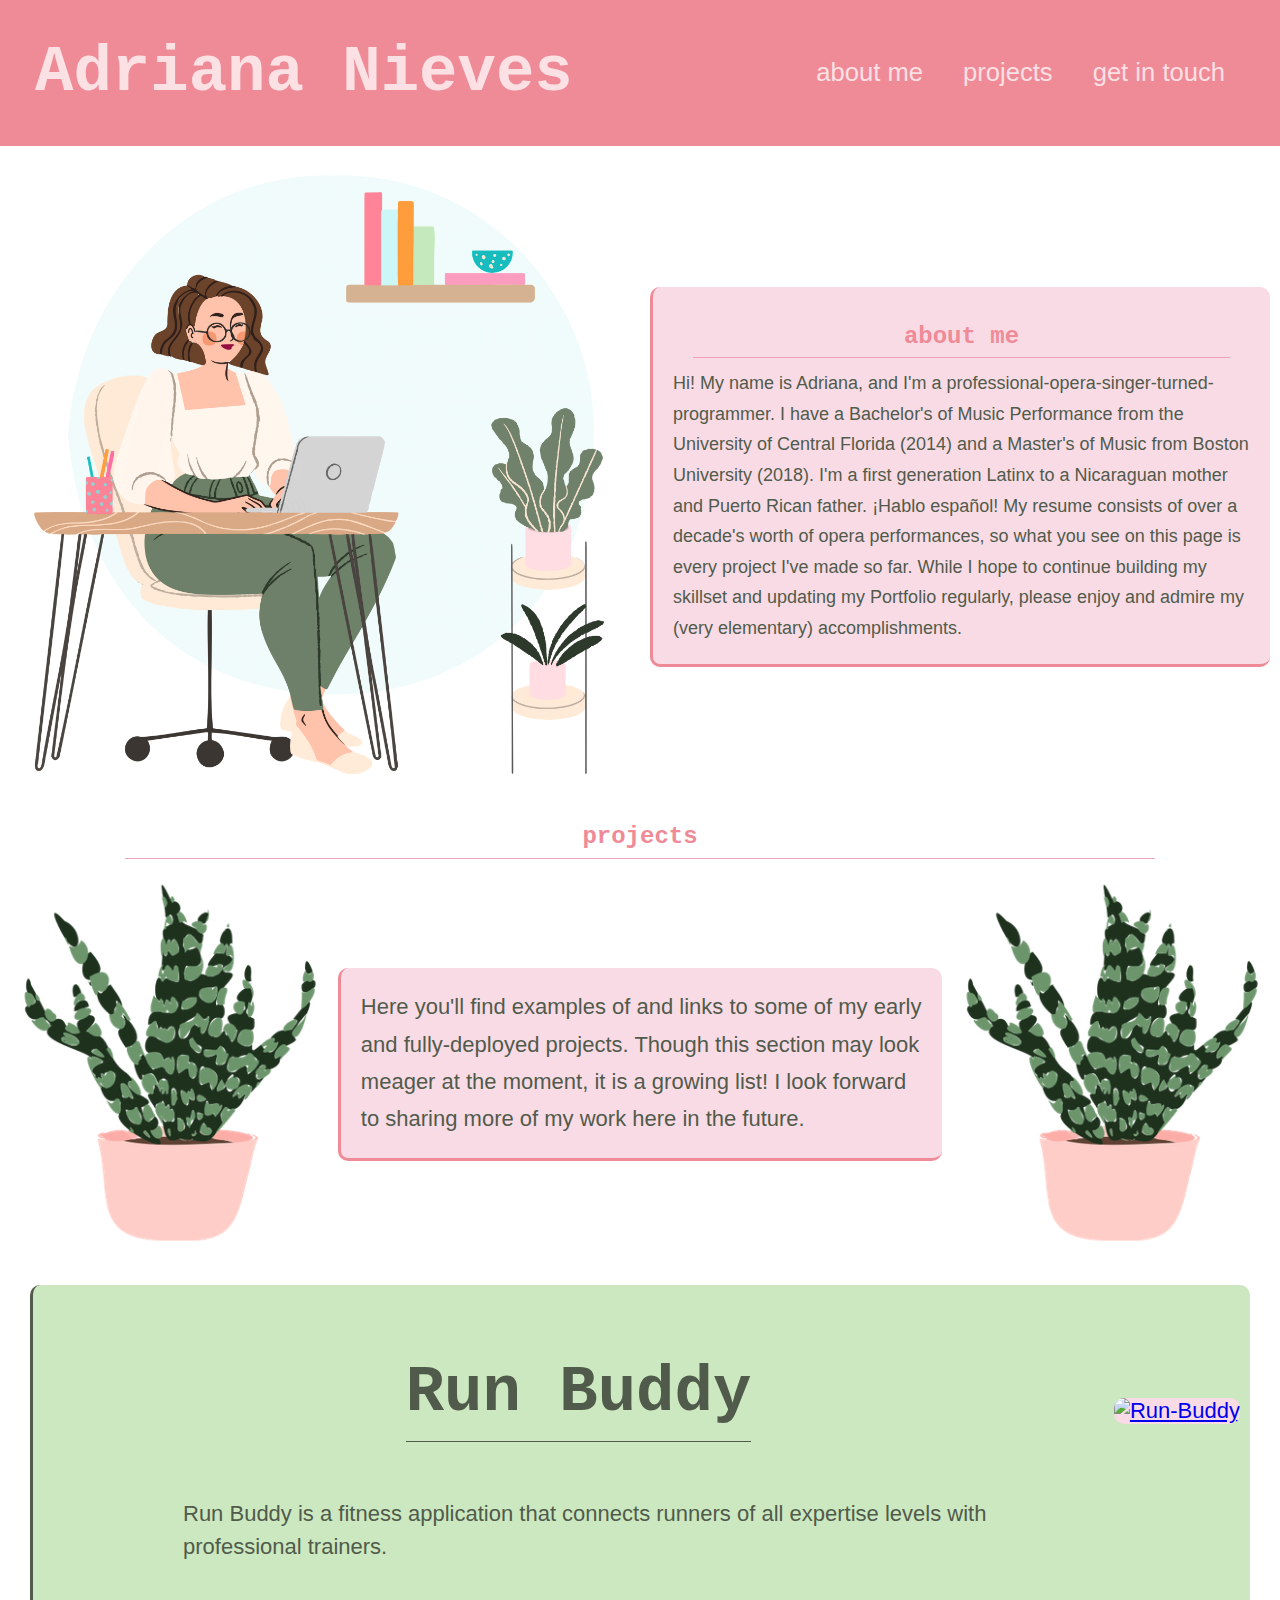
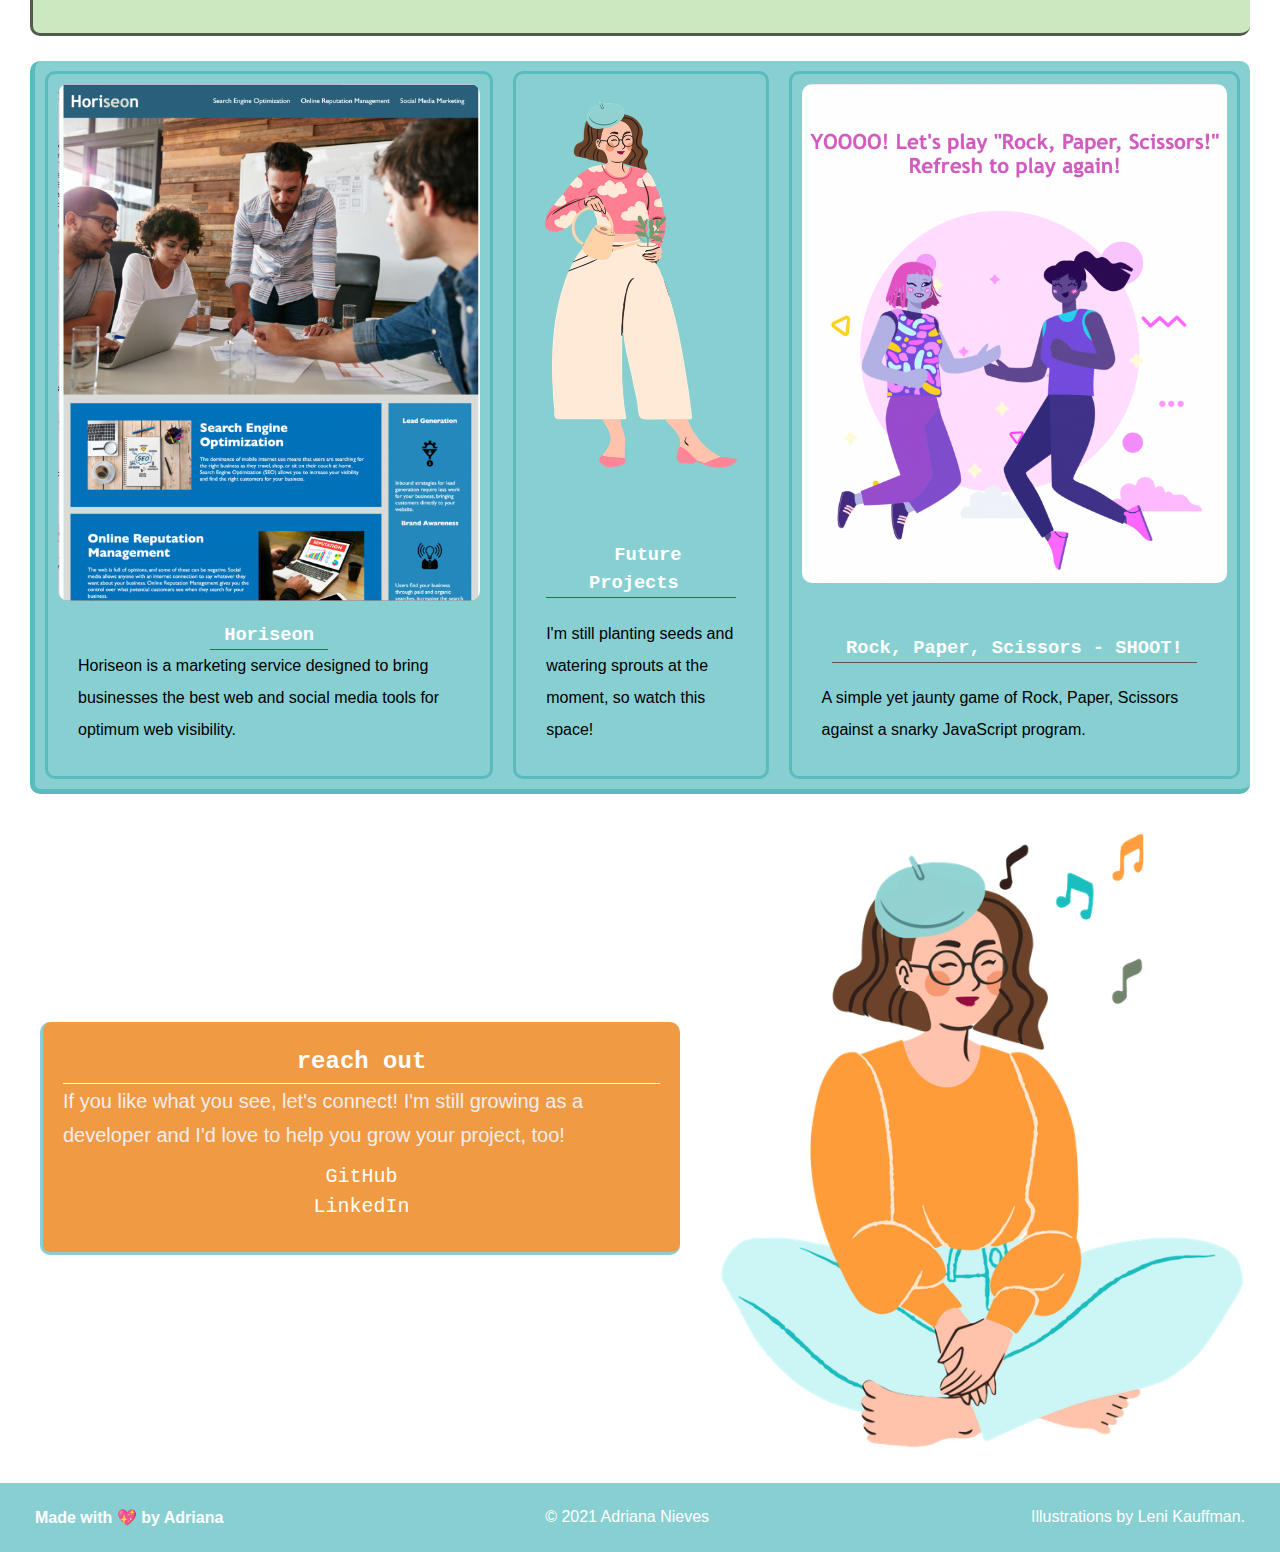
==== index.html @ 54c8fe9f "added site screenshot" ====
<!DOCTYPE html>
<html lang="eng">
    <head>
        <meta charset="UTF-8" />
        <meta name="viewport" content="width=device-width, initial-scale=1.0">
        <link rel="stylesheet" href="assets/css/style.css">       
        <title>Adriana Nieves</title>  
    </head>

    <body>
        <header>
            <h1>Adriana Nieves</h1>
            <nav class="nav">
                <ul>
                    <li>
                        <a  href="#about">about me</a>
                    </li>
                    <li>
                        <a href="#projects">projects</a>
                    </li>
                    <li>
                        <a href="#contact">get in touch</a>
                    </li>
                </ul>
            </nav>
        </header>
    
        <section class="about-me">
            <div id="about" class="about-me"> 
                    <img src="assets/images/Avatars/Home-Office.png" class="about-me-img" alt="Adriana at her desk">
            </div> 
            <div class="about-me-text"> 
                <h2>about me</h2>
                    <p>
                        Hi! My name is Adriana, and I'm a professional-opera-singer-turned-programmer. I have a Bachelor's of Music Performance from the University of Central Florida (2014) and a Master's of Music from Boston University (2018). I'm a first generation Latinx to a Nicaraguan mother and Puerto Rican father. ¡Hablo español! My resume consists of over a decade's worth of opera performances, so what you see on this page is every project I've made so far. While I hope to continue building my skillset and updating my Portfolio regularly, please enjoy and admire my (very elementary) accomplishments.
                    </p>
                </div> 
            </article>
        </section>
        
        <section class="portfolio" id=projects">
            <article id="projects">
                <h2>
                    projects
                </h2>
            <div class="projects-intro">
            <div class="projects-img">
                <img src="assets/images/Avatars/snakeplant.png" class="projects-img" alt="snakeplant">
            </div>
                <div class="projects-text">
                    Here you'll find examples of and links to some of my early and fully-deployed projects. Though this section may look meager at the moment, it is a growing list! I look forward to sharing more of my work here in the future.
                </div>
                <div class="projects-img">
                    <img src="assets/images/Avatars/snakeplant.png" class="projects-img" alt="snakeplant">
                </div>
                </div>
            </article>
            
            <article class="Run-Buddy">
                <div class="project-desc">
                    <h3>
                        Run Buddy
                    </h3>
                <div class="landscape">
                    <figure class="hover-img">
                        <a href="https://itsmeadriana.github.io/Run-Buddy/">
                            <img alt="Run-Buddy" src="assets/images/web images/run-buddy-banner.png">
                        </a>
                    </figure>
                </div>
                    <br>
                        <p>
                            Run Buddy is a fitness application that connects runners of all expertise levels with professional trainers.
                        </p>
                </div>
            </article>

        <section class="project-cards">
            <article class="cards">
                <div class="card-imgs" id="Horiseon">
                    <figure class="hover-img">
                        <a href="https://itsmeadriana.github.io/Hori-SEO-n/">
                            <img class="card-imgs-link" src="assets/images/web images/Horiseon.png" alt="Horiseon">
                        </a>
                    </figure>
                </div>
                <div class="card-desc">
                <h3>
                  <a href="https://itsmeadriana.github.io/Hori-SEO-n/">
                    Horiseon
                  </a>
                </h3>
                <p>
                    Horiseon is a marketing service designed to bring businesses the best web and social media tools for optimum web visibility.
                </p>
                </div>
            </article>
             
                     
            <article class="cards" id="futureworks">
                <div class="card-imgs" id="futureworks">
                    <figure class="hover-img">
                        <a href="https://github.com/itsmeadriana">
                            <img class="card-imgs-link" src="assets/images/Avatars/wateringcan.png" alt="Adriana holds a watering can to a potted plant.">
                        </a>
                    </figure>
                </div>
                <div class="card-desc">
                <h3>
                    <a href="https://github.com/itsmeadriana">
                        Future Projects
                    </a>
                </h3>
                <p>
                    I'm still planting seeds and watering sprouts at the moment, so watch this space!
                </p>
            </article>         
              
            <article class="cards" id="rps">
                <div class="card-imgs" id="rps">
                    <figure class="hover-img">
                        <a href="https://itsmeadriana.github.io/RockPaperScissors/">
                            <img class="card-imgs-link" src="assets/images/web images/rps.png">
                        </a>
                    </figure>
                </div>
                <div class="card-desc">
                <h3>
                  <a href="https://itsmeadriana.github.io/RockPaperScissors/">
                    Rock, Paper, Scissors - SHOOT!
                  </a>
                </h3>
                <p>
                    A simple yet jaunty game of Rock, Paper, Scissors against a snarky JavaScript program.
                </p>
            </article>           
        </section>
        
        <section class="contactme" id="contact">
            <article class="contact-me-text">
                <h2>reach out</h2>
                <div class="contact-desc">
                    If you like what you see, let's connect! I'm still growing as a developer and I'd love to help you grow your project, too!
                </div>
                <div class="links">  
                    <ul>
                        <li>
                            <a class="github" href="https://github.com/itsmeadriana">GitHub</a>
                        </li>
                        <li>
                            <a class="linkedin" href="https://www.linkedin.com/in/adriananieves/">LinkedIn</a>
                        </li>
                    </ul>
                </div>
            </article>
            <div id="contact" class="singing-img"> 
                    <img src="assets/images/Avatars/sitting-and-singing.png" class="sitting-and-singing-img" alt="Adriana sitting and singing.">
            </div> 
        </section>
        
        <footer>
            <h4>
                Made with 💖 by Adriana
            </h4>
            <p>
                &copy; 2021 Adriana Nieves
            </p>
            <p>
                Illustrations by <a class="lenikauffman" href="https://www.lenikauffman.com/">Leni Kauffman</a>.
            </p>
        </footer>
    </body>
</html>
---- assets/css/style.css ----
:root {
    --primary-color: #EF8A97;
    --secondary-color: #FBE0E4;
    --tertiary-color:#88CFD2;
    --accent-color1: #F09A44;
    --accent-color2: #CCE8C0;
    --accent-color3: #5ABBBE;
    --accent-color4:#D5F5F6;
    --main-background-color: #F9DBE6;
    --shadow-color: #EFA0BD;
    --highlight-color: #F5EDED;
    --text-color: #515B4B;
}

* {
    margin: 0;
    padding: 0;
    box-sizing: border-box;
}

header {
    position:-webkit-sticky;
    position: sticky;
    top: 0;
    padding: 25px 35px;
    background-color: var(--primary-color);
    display: flex;
    justify-content: space-between;
    flex-wrap: wrap;
    background-position: 100%;
    background-attachment: fixed;
    z-index: 9999;
}

header h1 {
    font-weight: bolder;
    font-size: 64px;
    color:var(--secondary-color);
    text-shadow:var(--shadow-color);
    margin: 0;
    line-height: 1.5;
    font-family:'Courier New', Courier, monospace;

}

header a {
    text-decoration: none;
    color:var(--secondary-color);
    top: -250px;
}

header nav {
    margin: auto 0;
}

header nav ul {
    display: flex;
    flex-wrap: wrap;
    justify-content: space-between;
    align-items: stretch;
    list-style: none;
}

header nav ul li a {
    padding: 15px 20px;
    font-weight: lighter;
    line-height: 1.7;
    font-size: 2vw;
    font-family: Arial, Helvetica, sans-serif;
    color: var(--secondary-color);
    text-shadow:var(--shadow-color);
}

header nav ul li a:hover {
    background:none;
    color:var(--tertiary-color);
    border-radius: 20px;
    text-shadow: var(--accent-color3);
}

html {
    scroll-padding-top: 150px;
}

footer {
    padding: 25px 35px;
    background-color: var(--tertiary-color);
    display: flex;
    justify-content: space-between;
    flex-wrap: wrap;
    color: white;
    font-family: Arial, Helvetica, sans-serif;
    font-weight: lighter;
    text-decoration: none;
}

.about-me {
    display: flex;
    flex-wrap: nowrap;
    flex-direction: row;
    justify-content: space-between;
    border-radius: 10px;
    align-items: center;
}

.about-me-img {
    width: 50vw;
}

.about-me-text {
    display: flex;
    flex-direction: column;
    flex: wrap;
    background-color: var(--main-background-color);
    line-height: 1.7;
    color:var(--text-color);
    font-size: 18px;
    font-family: Arial, Helvetica, sans-serif;
    margin: 10px;
    padding: 20px;
    text-align: left;
    border-bottom: 3px solid var(--primary-color);
    border-left: 3px solid var(--primary-color);
    border-radius: 10px;
}

.projects-intro {
    display: flex;
    flex-wrap: nowrap;
    align-items: column;
    justify-content: center;
    text-align: center;
}

.projects-img {
    width: 100%;
    height: 80%;
    align-items: center;
}

.projects-text {
    display: flex;
    flex-direction: column;
    flex: wrap;
    justify-content: center;
    text-align: center;
    background-color: var(--main-background-color);
    line-height: 1.7;
    color:var(--text-color);
    font-size: 22px;
    font-family: Arial, Helvetica, sans-serif;
    margin: auto;
    padding: 20px 20px;
    text-align: left;
    border-bottom: 3px solid var(--primary-color);
    border-left: 3px solid var(--primary-color);
    border-radius: 10px;
}

.Run-Buddy {
    background-color: var(--accent-color2);
    color: var(--text-color);
    border-radius: 10px;
    border-bottom: 3px solid var(--text-color);
    border-left: 3px solid var(--text-color);
    padding: 50px  0;
    margin: 25px 30px;
    font-family: 'Courier New', Courier, monospace;
}

.project-desc {
    display: flex;
    flex-wrap: wrap;
    align-items: center;
    font-size: 22px;
    font-family: Arial, Helvetica, sans-serif;
    padding: 10px 10px;
    border-radius: 10px;
    margin: 0;
}

.landscape a img {
    display: block;
    margin-left: auto;
    margin-right: auto;
    max-width: 100%;
    background-color: var(--main-background-color);
    border-radius: 10px;
}
 /* Borrowed this from a "CSS Hover Image Effects" template @ https://codepen.io/nxworld .*/ */
    .hover-img:hover {
        opacity: 1;
        -webkit-animation: flash 1.5s;
        animation: flash 1.5s;
    }
    @-webkit-keyframes flash {
        0% {
            opacity: .4;
        }
        100% {
            opacity: 1;
        }
    }
    @keyframes flash {
        0% {
            opacity: .4;
        }
        100% {
            opacity: 1;
        }
    }
/* now back to the regularly scheduled HOT MESS of my own code 😅 */

.project-desc h3 {
    align-content: center;
    margin-bottom: 35px;
    font-size: 5vw;
}

.project-desc p {
    margin: 20px 140px 10px;
    line-height: 1.5;
}

.cards {
    display: flex;
    flex-wrap: wrap;
    flex-direction: row;
    align-items: center;
    justify-content: space-around;
    border: 3px solid var(--accent-color3);
    border-radius: 10px;
    margin: 10px;
    padding: 10px;
    align-items: stretch;
}

.project-cards {
    margin: auto 30px;
    display: flex;
    flex-wrap: nowrap;
    flex-direction: row;
    justify-content: space-around;
    border-radius: 10px;
    align-items: stretch;
    background-color:var(--tertiary-color);
    border-bottom: 5px solid var(--accent-color3);
    border-left: 5px solid var(--accent-color3);
}

.card-imgs a img {
    display: block;
    margin: auto;
    width: 100%;
    height: auto;
    background-color: var(--tertiary-color);
    border-radius: 10px;
}

.card-desc a{
    text-decoration: none;
    text-align: center;
    color: white;
    border-bottom: 1px solid var(--tertiary-color);
    padding: 14px;
    font-family: 'Courier New', Courier, monospace;
}

.card-desc {
    display: flex;
    flex-wrap: wrap;
    align-items: flex-end;
    justify-content: center;
    font-size: 16px;
    font-family: Arial, Helvetica, sans-serif;
    padding: 20px 20px;
    border-radius: 10px;
    text-decoration: none;
    line-height: 2;
}

.contactme {
    display: flex;
    flex-wrap: nowrap;
    flex-direction: row;
    /* justify-content: flex-end; */
    border-radius: 10px;
    align-items: center;
}

.contact-desc {
    padding-bottom:10px;
}

.contact-me-text {
    background-color: var(--accent-color1);
    line-height: 1.7;
    color:var(--highlight-color);
    font-size: 20px;
    font-family: Arial, Helvetica, sans-serif, Arial, sans-serif;
    margin: 0 0 0 40px;
    padding: 20px 20px 30px 20px;
    text-align: left;
    border-bottom: 3px solid var(--tertiary-color);
    border-left: 3px solid var(--tertiary-color);
    border-radius: 10px;
    justify-content: space-between;
    max-width: 50%;
    overflow: hidden;
}

.contact-me-text ul li {
    text-align: center;
    display: flex;
    justify-content: center;
    flex-direction: column;
    list-style: none; 
}

.contact-me-text ul li a {
    line-height: 1.5;
    list-style: none;
    color: white;
    text-decoration: none;
    text-shadow: var(--shadow-color);
    align-content: space-around;
    margin: auto 30%;
    padding: 0;
    font-size: 18;
    font-family: 'Courier New', Courier, monospace;
}

.github {
    border-top-left-radius: 10px;
    border-top-right-radius: 10px;
    padding: 5px;
}

.linkedin {
    border-bottom-left-radius: 10px;
    border-bottom-right-radius: 10px;

}

.contact-me-text ul li a:hover {
    color:var(--text-color);
    font-size: 24px;
    overflow: none;
}

.sitting-and-singing-img {
    height: auto;
    max-width: 100%;
    margin: 0 auto;
    
}

h2 {
    font-family: 'Courier New', Courier, monospace;
    border-bottom: 1px solid var(--shadow-color);
    color:var(--primary-color);
    text-align: center;
    margin: 10px 20px;
    font-size: 24px;
    line-height: 1.7;
}
.portfolio h2 {
    margin: 10px 125px;
    color:var(--primary-color);
}
.contactme h2 {
    color:white;
    border-bottom: 1px solid white;
    margin: 0;
}

h3 {
    font-family:'Courier New', Courier, monospace;
    color:var(--text-color);
    border-bottom: 1px solid var(--text-color);
    margin: auto;
    line-height: 1.5;
    font-weight: bolder;
    text-decoration: none;
}

.card-desc h3 {
    justify-content: center;
    text-align: center;
}

footer a {
    color: white;
    text-decoration: none;
    
}

footer a:hover {
    color:var(--text-color);
    font-size: 20px;
}

@media screen and (max-width: 980px) {
    header {
        padding-bottom: 0;
        justify-content: center;
        position: relative;
    }

    header h1 {
        width: 100%;
        text-align: center;
    }
  
    header nav ul {
        margin: 20px 0;
        width: 100%;
        justify-content: center;
    }
  
    header nav ul li a {
        font-size: 20px;
    }
  
    footer {
        flex-direction: column;
        justify-content: center;
        align-items: center;
        text-align: center;
        width: 100%;
    }

    .about-me {
        justify-content: center;
        flex-direction: column;
        align-items: center;
        text-align: center;
        width: 100%;
    }

    .projects-intro {
        justify-content: center;
        flex-direction: row;
        flex: wrap;
        align-items: center;
    }

    .projects-img {
        /* width: 30%; */
        height: auto;
    }

    .Run-Buddy {
        display: flex;
        flex-direction: column;
        flex: nowrap;
        align-items: center;
        padding: 1vw 0;
    }

    .landscape img {
        width: 100%;
        height: auto;
        /* margin: 0;
        padding: 0; */
    }

    .project-desc {
        padding: 10px 10px;
        margin: 0px;
        justify-content: center;
    }

    .project-desc p {
        margin: 0 100px;
        align-content: center;
        font-size: 2vw;
    }

    .project-desc h3 {
        margin-bottom: 20px;
        font-size: 4vw;
    }
}

@media screen and (max-width: 768px) {
    .projects-intro {
        flex: nowrap;
    }
    
    .projects-img img {
        height: auto;
        width: 100%;
    }
    .project-cards {
        display: flex;
        flex-direction: column;
        flex-wrap: nowrap;
        width: 65%;
        height: auto;
        margin: auto auto 20px auto;
    }

    .card-desc img {
        width: 55%;
        height: auto;
        justify-content: center;
    }

    .contactme {
        margin: auto auto 20px auto;
    }
    .contact-me-text {
        font-size: 18px;
    }

    .contact-me-text h2 {
        display: flex;
        flex-wrap: wrap;
        margin: 0;
    }

    .singing-img {
        max-width: 50%;
    }
}

@media screen and (max-width: 575px) {
    .about-me-img {
        width: 100%;
    }

    .Run-Buddy {
        margin: 0 0 20px 0;
    }

    .landscape img {
        margin: 0;
    }

    .project-desc p {
        margin: 15px auto;
        font-size: 3.5vw;
    }

    .project-cards {
        width: 80%;
        height: 80%;
    }

    .card-desc img {
        width: 55%;
    }
}

@media screen and (max-width: 440px) {
    footer {
        padding: 15px 15;
    }

    footer h4 {
        font-size: 12px;
    }

    footer p {
        font-size: 11px;
    }
    
    .nav ul {
        flex-wrap: wrap;
        flex-direction: column;
        justify-content: center;
        align-content: center;
        text-align: center;
    }

    .about-me-text {
        font-size: 16px;
    }

    .projects-intro {
        margin-bottom: 20px;
    }

    .projects-text {
        font-size: 16px;
        max-width: 60%;
    }
    
    .Run-Buddy h3 {
        font-size: 18px;
    }

    .card-imgs-link img {
        width: 100%;
        height: auto;
    }

    .project-cards {
        margin-bottom: 20px;
    }

    .contactme {
        flex-direction: row;
        flex-wrap: nowrap;
        margin: auto auto 20px auto;
        align-items: center;
        height: auto;
    }

    .contact-me-text {
        margin: auto auto 20px 20px;
        max-width: 60%;
        font-size: 16px;
    }

    .contact-me-text ul li a {
        margin: auto 45;
    }
}
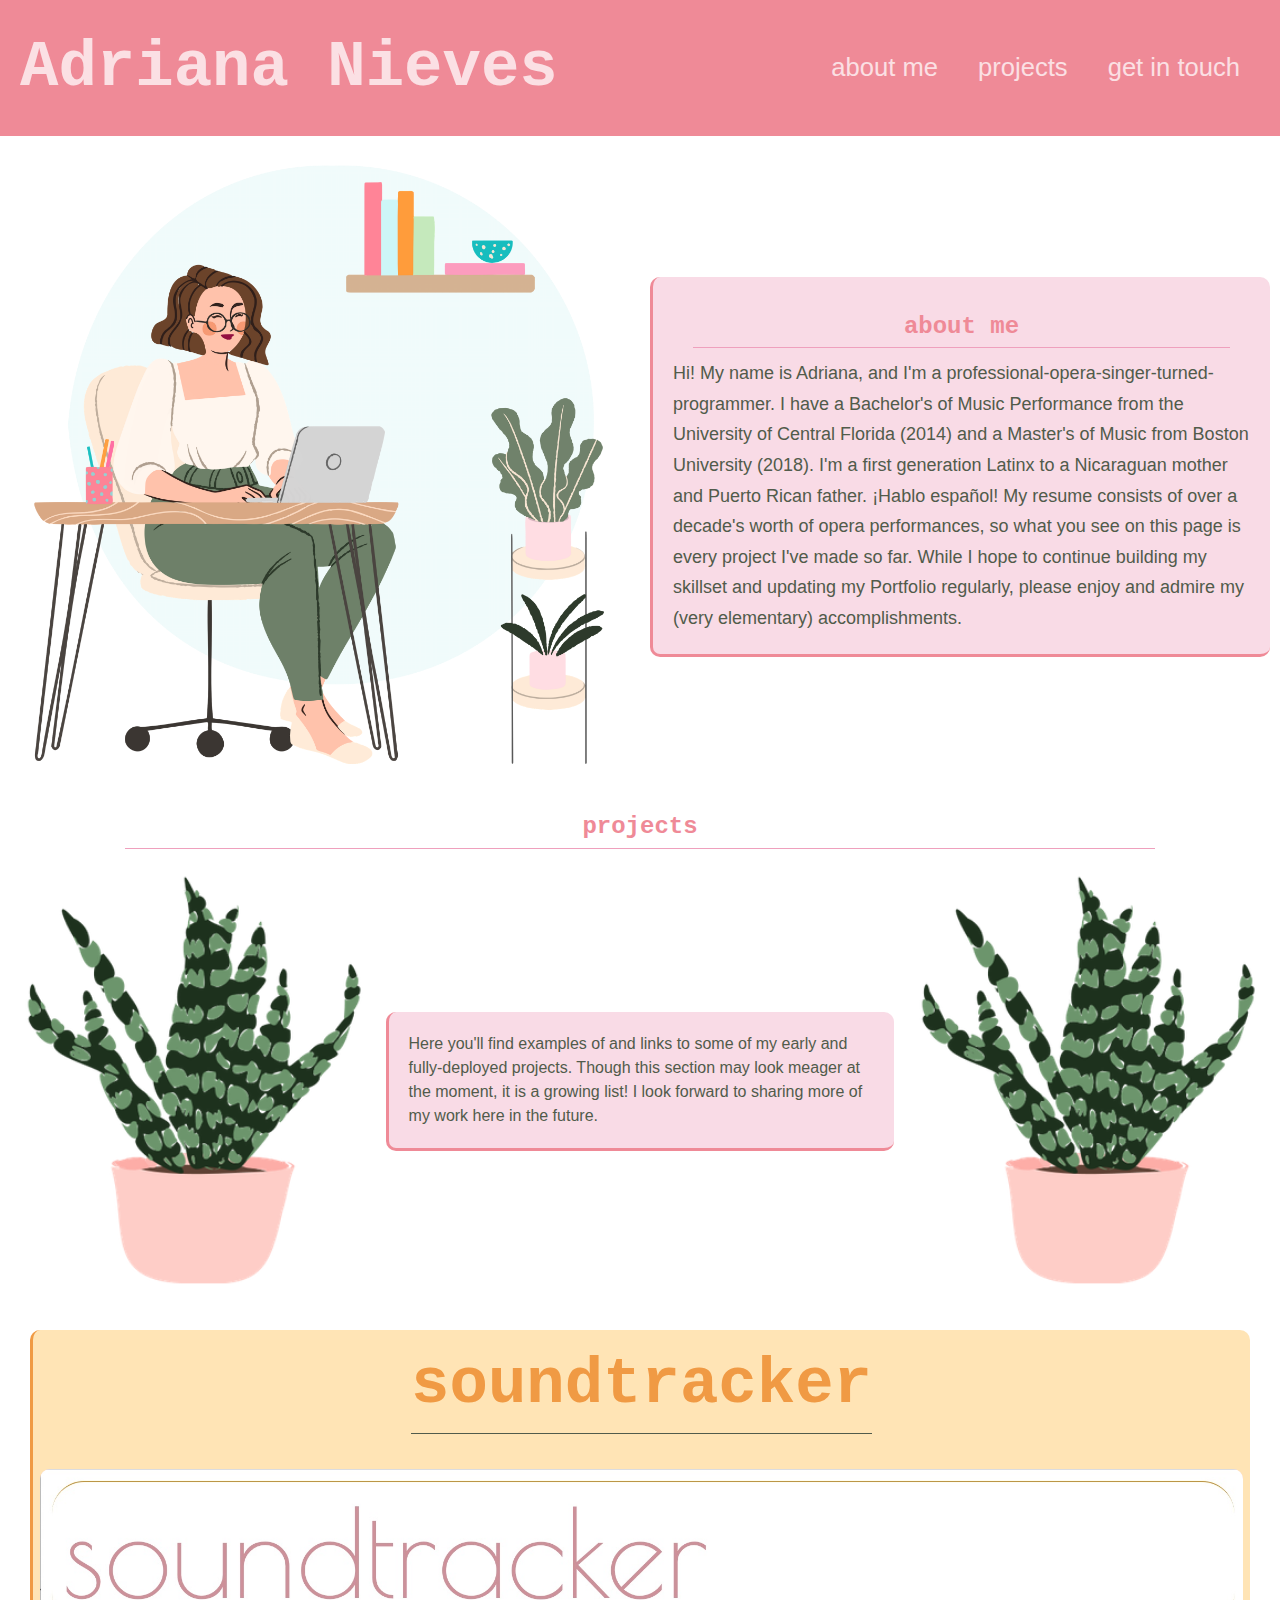
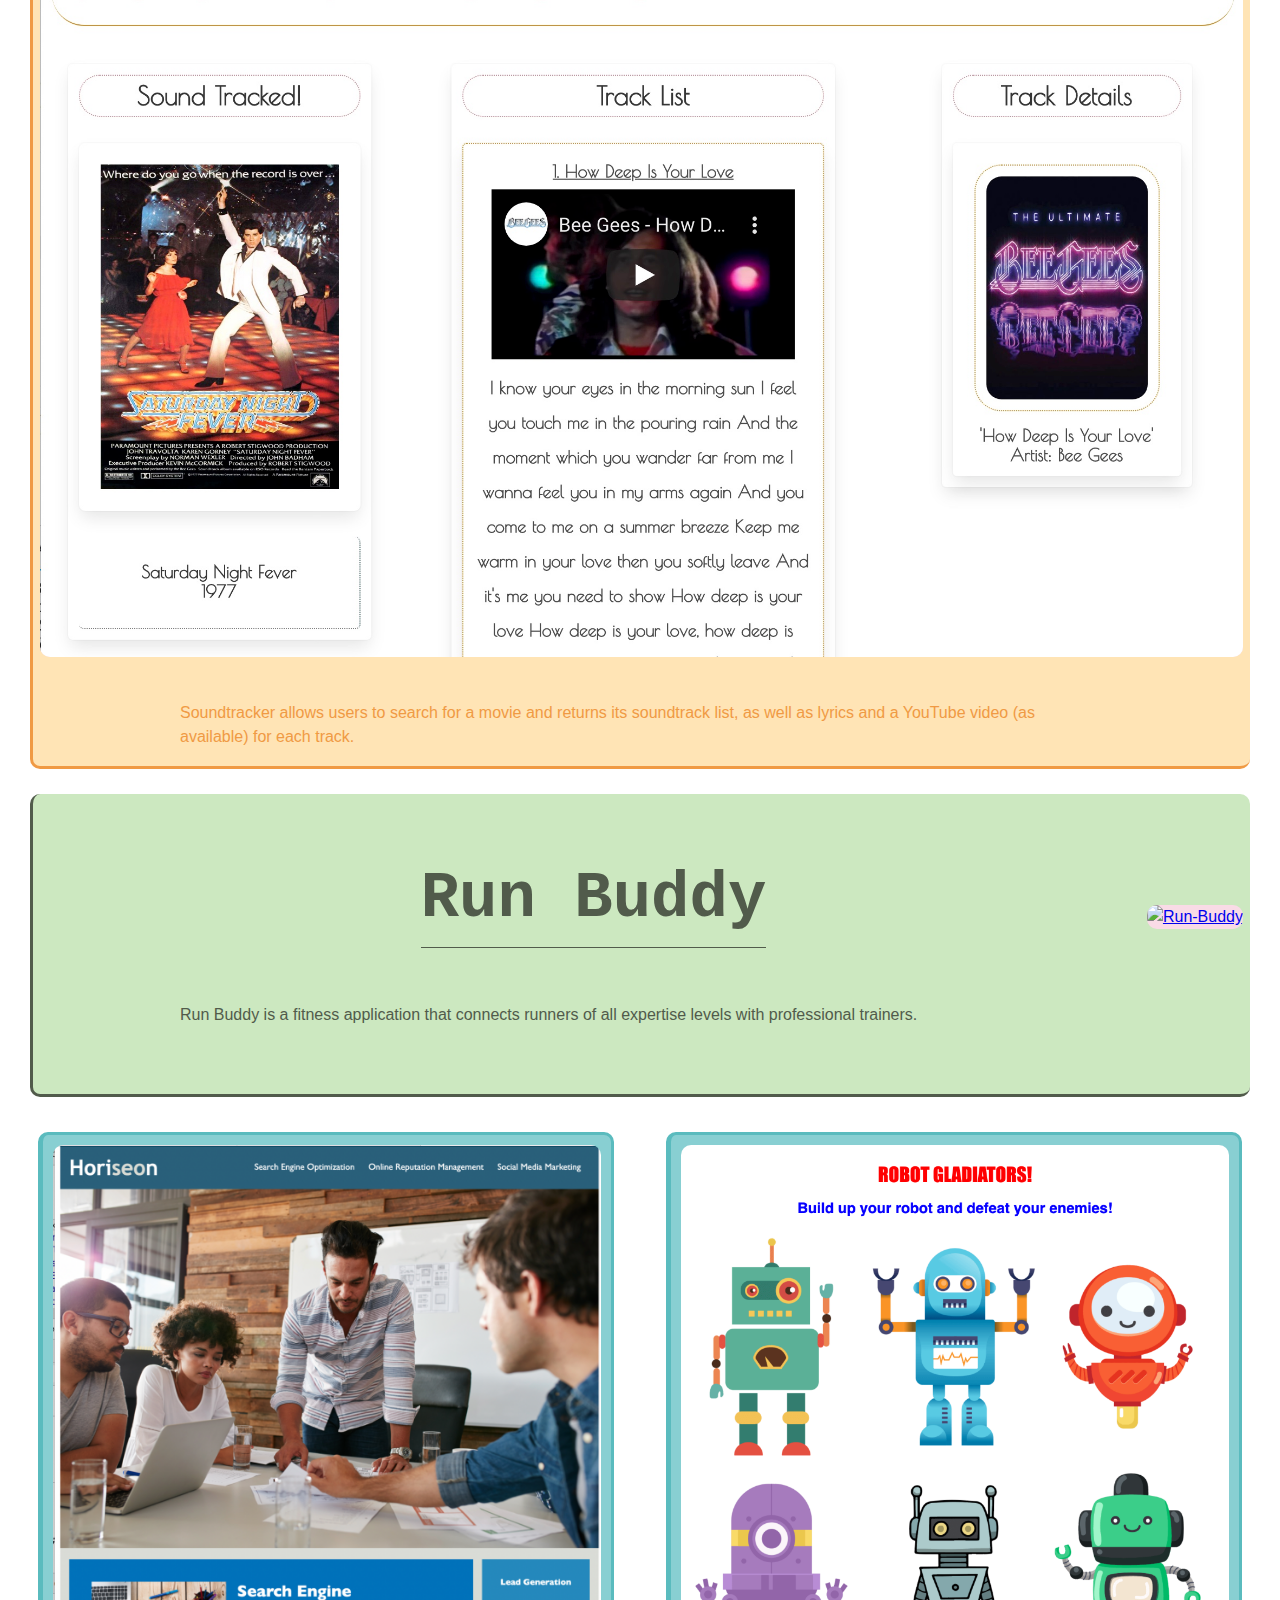
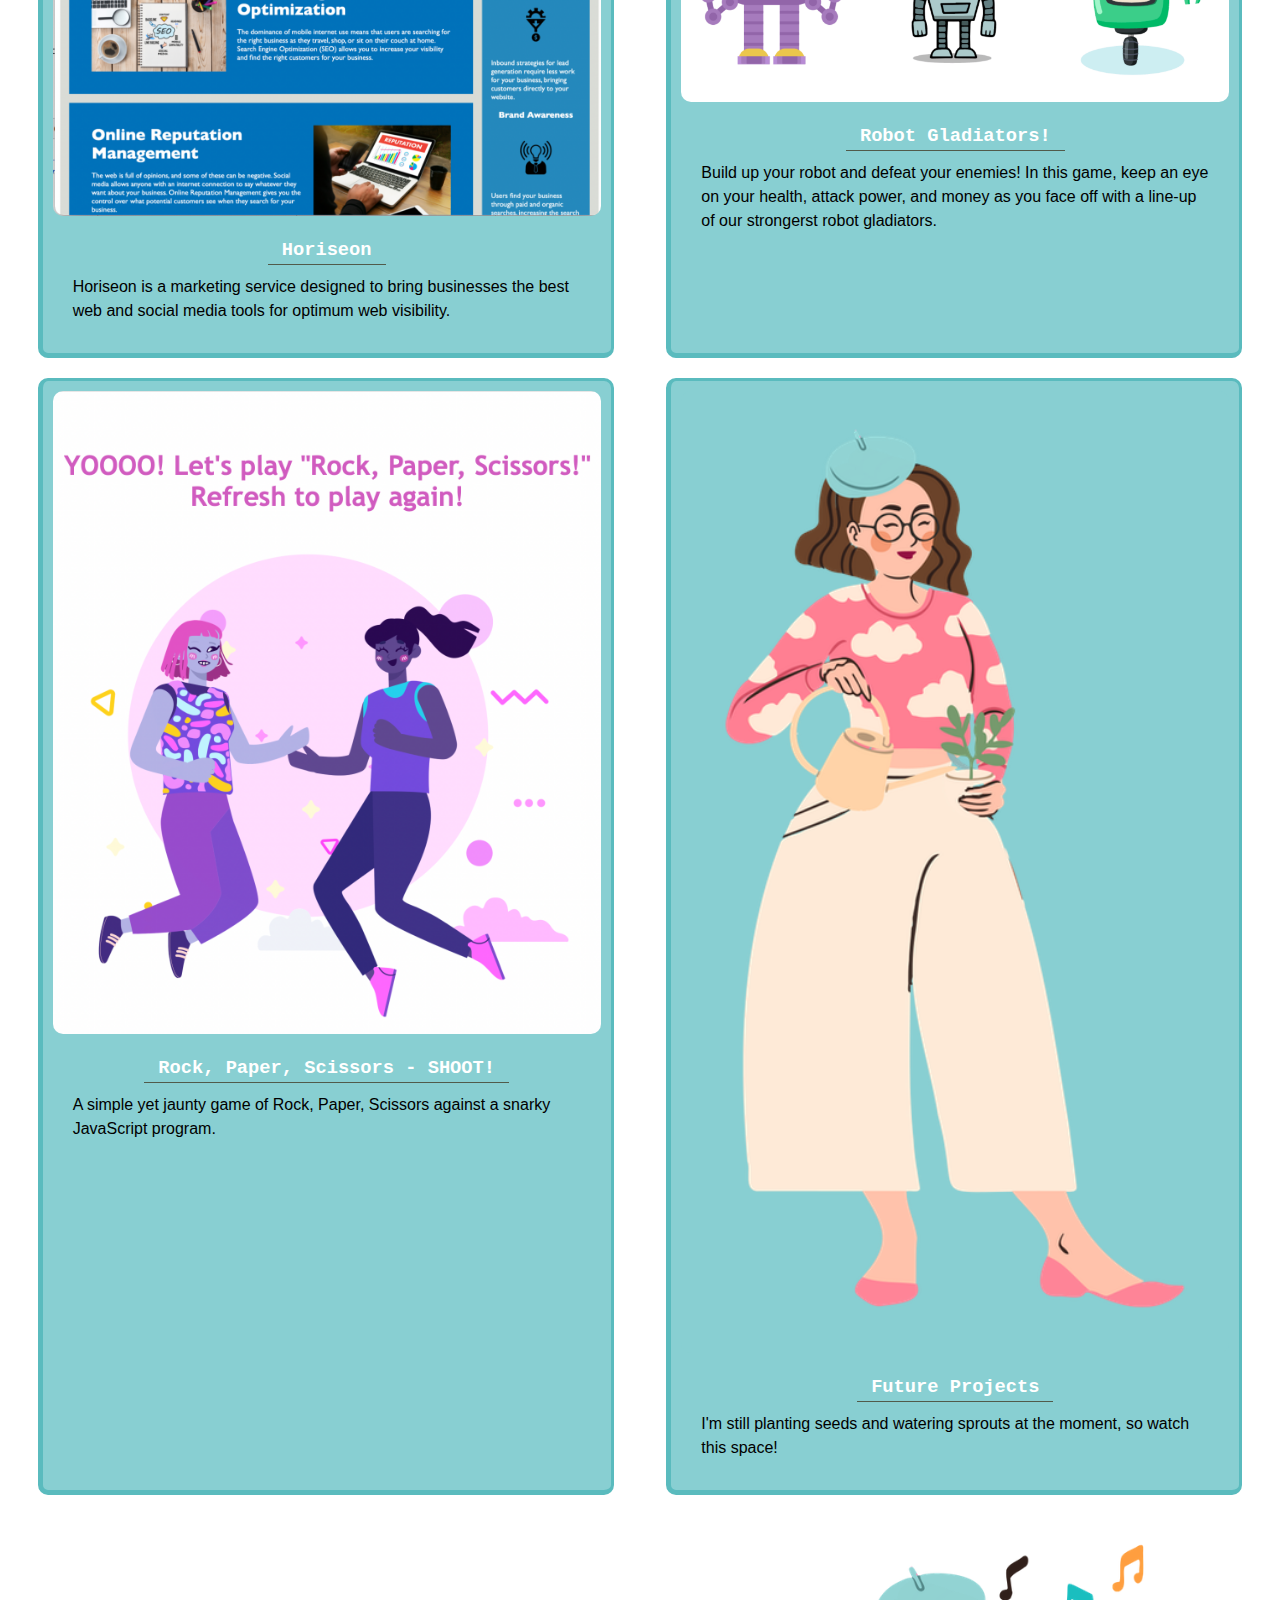
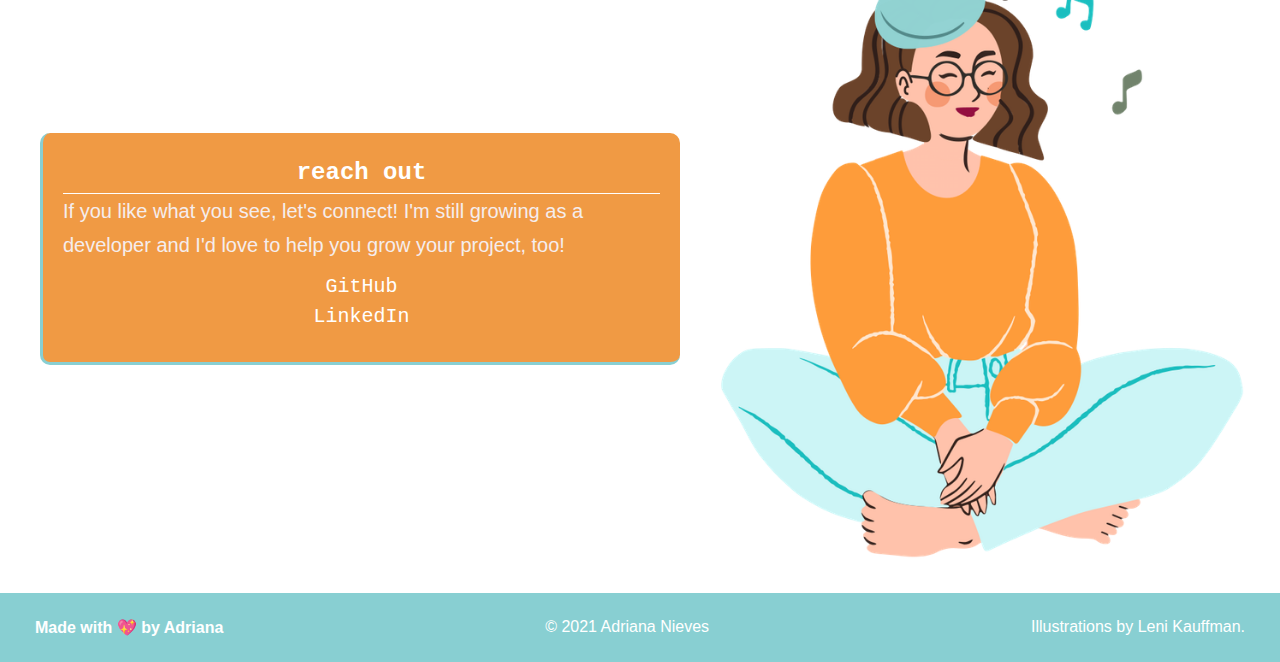
==== commit fd9fbaf0: "added new projects" ====
--- a/index.html
+++ b/index.html
@@ -55,7 +55,26 @@
                 </div>
                 </div>
             </article>
-            
+
+            <article class="soundtracker">
+                <div class="project-desc">
+                    <h3>
+                        soundtracker
+                    </h3>
+                <div class="landscape">
+                    <figure class="hover-img">
+                        <a href="https://itsmeadriana.github.io/Project1/">
+                            <img alt="soundtracker" src="assets/images/web images/soundtracker-preview.jpg">
+                        </a>
+                    </figure>
+                </div>
+                    <br>
+                        <p class="card-desc">
+                            Soundtracker allows users to search for a movie and returns its soundtrack list, as well as lyrics and a YouTube video (as available) for each track.
+                        </p>   
+                </div>
+            </article>           
+
             <article class="Run-Buddy">
                 <div class="project-desc">
                     <h3>
@@ -75,7 +94,7 @@
                 </div>
             </article>
 
-        <section class="project-cards">
+        <section class="card-row">
             <article class="cards">
                 <div class="card-imgs" id="Horiseon">
                     <figure class="hover-img">
@@ -96,7 +115,44 @@
                 </div>
             </article>
              
-                     
+            <article class="cards">
+                <div class="card-imgs" id="robot-gladiators">
+                    <figure class="hover-img">
+                        <a href="https://itsmeadriana.github.io/robot-gladiators/">
+                            <img class="card-imgs-link" src="assets/images/web images/robot-gladiators.png" alt="robot-gladiators">
+                        </a>
+                    </figure>
+                </div>
+                <div class="card-desc">
+                <h3>
+                  <a href="https://itsmeadriana.github.io/robot-gladiators/">
+                    Robot Gladiators!
+                  </a>
+                </h3>
+                <p>
+                   Build up your robot and defeat your enemies! In this game, keep an eye on your health, attack power, and money as you face off with a line-up of our strongerst robot gladiators.</p>
+                </div>
+            </article>         
+
+            <article class="cards" id="rps">
+                <div class="card-imgs" id="rps">
+                    <figure class="hover-img">
+                        <a href="https://itsmeadriana.github.io/RockPaperScissors/">
+                            <img class="card-imgs-link" src="assets/images/web images/rps.png">
+                        </a>
+                    </figure>
+                </div>
+                <div class="card-desc">
+                <h3>
+                  <a href="https://itsmeadriana.github.io/RockPaperScissors/">
+                    Rock, Paper, Scissors - SHOOT!
+                  </a>
+                </h3>
+                <p>
+                    A simple yet jaunty game of Rock, Paper, Scissors against a snarky JavaScript program.
+                </p>
+            </article>  
+
             <article class="cards" id="futureworks">
                 <div class="card-imgs" id="futureworks">
                     <figure class="hover-img">
@@ -114,28 +170,10 @@
                 <p>
                     I'm still planting seeds and watering sprouts at the moment, so watch this space!
                 </p>
-            </article>         
-              
-            <article class="cards" id="rps">
-                <div class="card-imgs" id="rps">
-                    <figure class="hover-img">
-                        <a href="https://itsmeadriana.github.io/RockPaperScissors/">
-                            <img class="card-imgs-link" src="assets/images/web images/rps.png">
-                        </a>
-                    </figure>
-                </div>
-                <div class="card-desc">
-                <h3>
-                  <a href="https://itsmeadriana.github.io/RockPaperScissors/">
-                    Rock, Paper, Scissors - SHOOT!
-                  </a>
-                </h3>
-                <p>
-                    A simple yet jaunty game of Rock, Paper, Scissors against a snarky JavaScript program.
-                </p>
-            </article>           
+            </article>                  
         </section>
-        
+    </section>
+    
         <section class="contactme" id="contact">
             <article class="contact-me-text">
                 <h2>reach out</h2>
--- a/assets/css/style.css
+++ b/assets/css/style.css
@@ -22,14 +22,11 @@
     position:-webkit-sticky;
     position: sticky;
     top: 0;
-    padding: 25px 35px;
+    padding: 20px 20px;
     background-color: var(--primary-color);
     display: flex;
     justify-content: space-between;
     flex-wrap: wrap;
-    background-position: 100%;
-    background-attachment: fixed;
-    z-index: 9999;
 }
 
 header h1 {
@@ -78,6 +75,7 @@
     text-shadow: var(--accent-color3);
 }
 
+/* my sticky header was cutting off the tops of my <sections> so I found this neat solution on overstack that will adjust (pad) the scroll target to 150px from the id tag */
 html {
     scroll-padding-top: 150px;
 }
@@ -110,7 +108,6 @@
 .about-me-text {
     display: flex;
     flex-direction: column;
-    flex: wrap;
     background-color: var(--main-background-color);
     line-height: 1.7;
     color:var(--text-color);
@@ -130,6 +127,7 @@
     align-items: column;
     justify-content: center;
     text-align: center;
+    margin-bottom: 20px;
 }
 
 .projects-img {
@@ -143,18 +141,33 @@
     flex-direction: column;
     flex: wrap;
     justify-content: center;
-    text-align: center;
+    text-align: left;
     background-color: var(--main-background-color);
-    line-height: 1.7;
+    line-height: 1.5;
     color:var(--text-color);
-    font-size: 22px;
     font-family: Arial, Helvetica, sans-serif;
     margin: auto;
     padding: 20px 20px;
-    text-align: left;
     border-bottom: 3px solid var(--primary-color);
     border-left: 3px solid var(--primary-color);
     border-radius: 10px;
+}
+
+.soundtracker h3 {
+    color:var(--accent-color1);
+}
+
+.soundtracker {
+    color:var(--accent-color1);
+    background-color: moccasin;
+    border-radius: 10px;
+    margin: 25px 30px;
+    border-bottom: 3px solid var(--accent-color1);
+    border-left: 3px solid var(--accent-color1);
+}
+
+.soundtracker p {
+    padding: unset;
 }
 
 .Run-Buddy {
@@ -172,11 +185,26 @@
     display: flex;
     flex-wrap: wrap;
     align-items: center;
-    font-size: 22px;
+    line-height: 1.5;
     font-family: Arial, Helvetica, sans-serif;
-    padding: 10px 10px;
-    border-radius: 10px;
-    margin: 0;
+    padding: 7px;
+    border-radius: 10px;
+}
+
+.cards a {
+    text-align: center;
+}
+
+.card-desc p {
+    margin-top: 10px;
+}
+
+section .card-row {
+    display: flex;
+    justify-content: space-evenly;
+    display:inline-flex;
+    flex-direction: row;
+    flex-wrap: wrap;
 }
 
 .landscape a img {
@@ -187,6 +215,8 @@
     background-color: var(--main-background-color);
     border-radius: 10px;
 }
+
+
  /* Borrowed this from a "CSS Hover Image Effects" template @ https://codepen.io/nxworld .*/ */
     .hover-img:hover {
         opacity: 1;
@@ -223,23 +253,18 @@
 }
 
 .cards {
-    display: flex;
-    flex-wrap: wrap;
-    flex-direction: row;
-    align-items: center;
-    justify-content: space-around;
+    display: inline-block;
     border: 3px solid var(--accent-color3);
     border-radius: 10px;
-    margin: 10px;
+    margin: 25px;
     padding: 10px;
-    align-items: stretch;
-}
-
-.project-cards {
-    margin: auto 30px;
-    display: flex;
-    flex-wrap: nowrap;
-    flex-direction: row;
+    min-width: 29%;
+    max-width: 45%;
+}
+
+.cards {
+    margin: 10px 15px;
+    display: inline-block;
     justify-content: space-around;
     border-radius: 10px;
     align-items: stretch;
@@ -271,12 +296,12 @@
     flex-wrap: wrap;
     align-items: flex-end;
     justify-content: center;
-    font-size: 16px;
+    /* font-size: 16px; */
     font-family: Arial, Helvetica, sans-serif;
     padding: 20px 20px;
     border-radius: 10px;
     text-decoration: none;
-    line-height: 2;
+    line-height: 1.5;
 }
 
 .contactme {
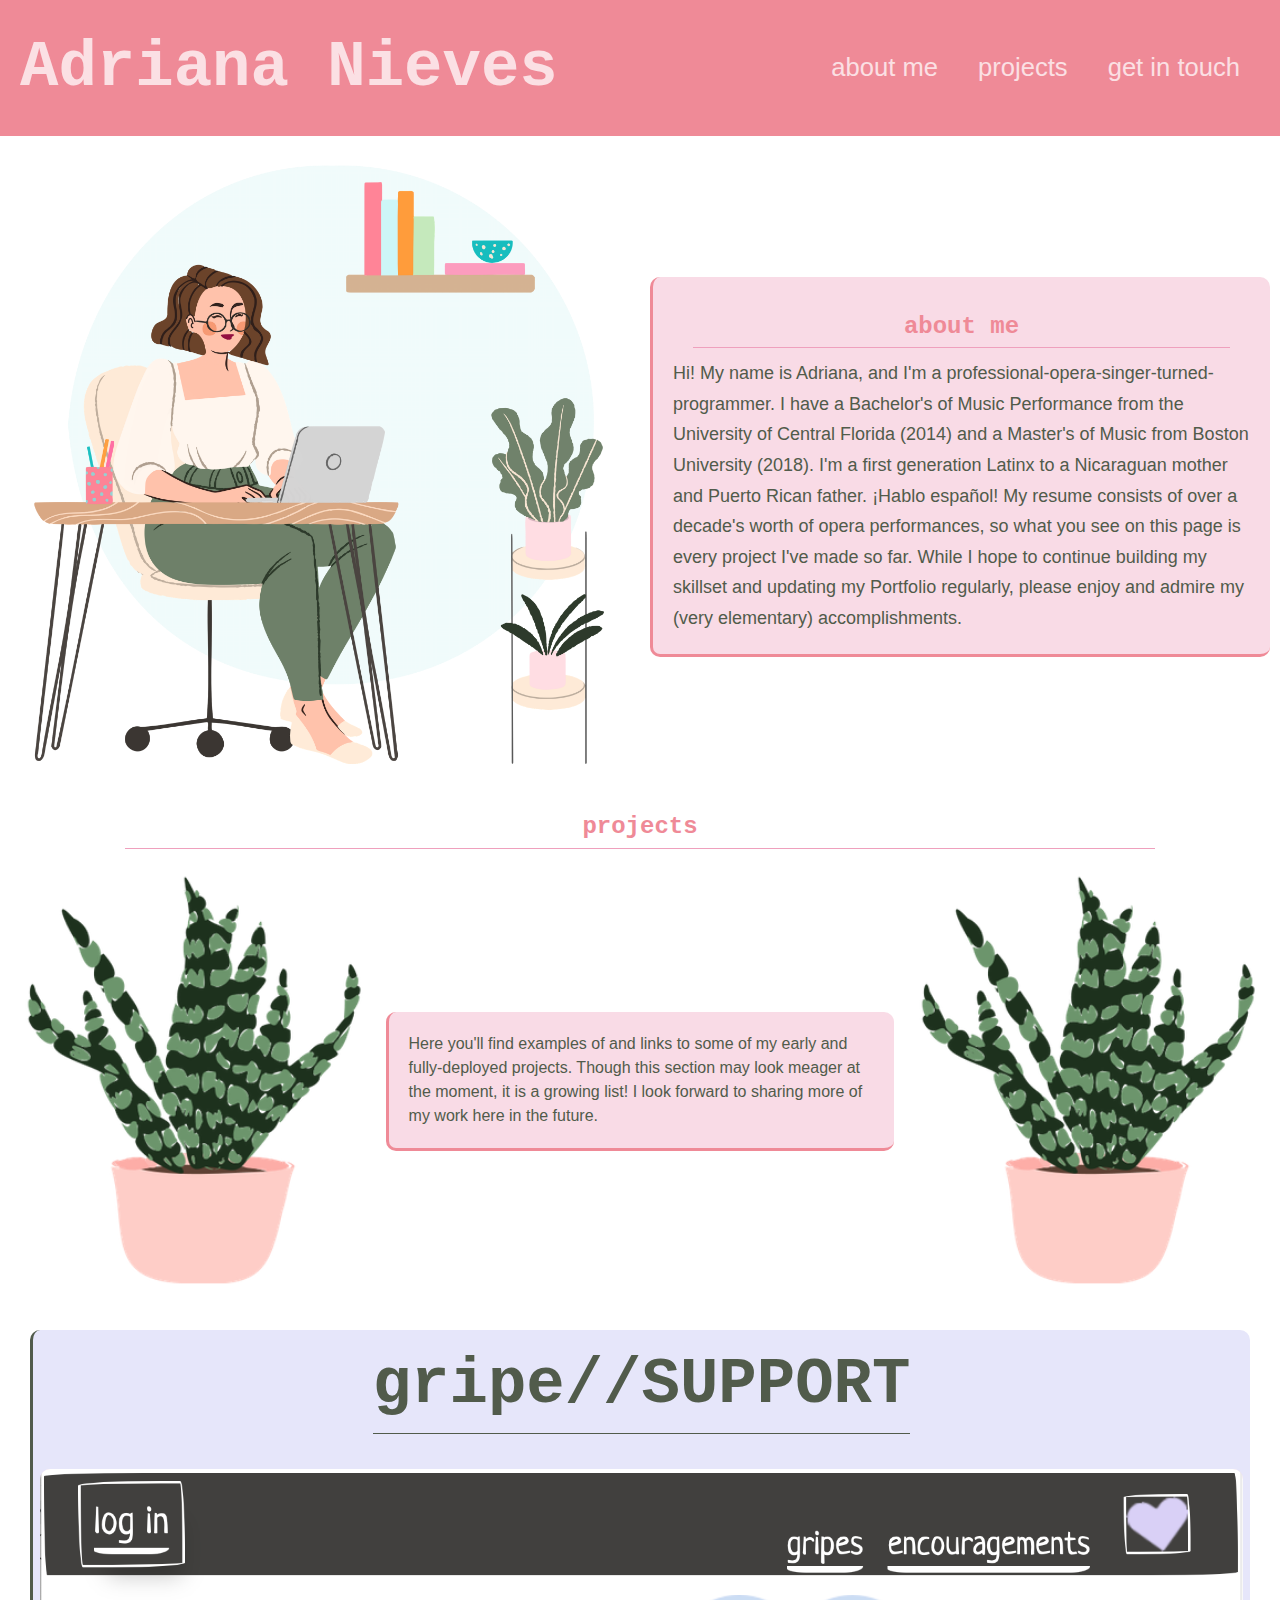
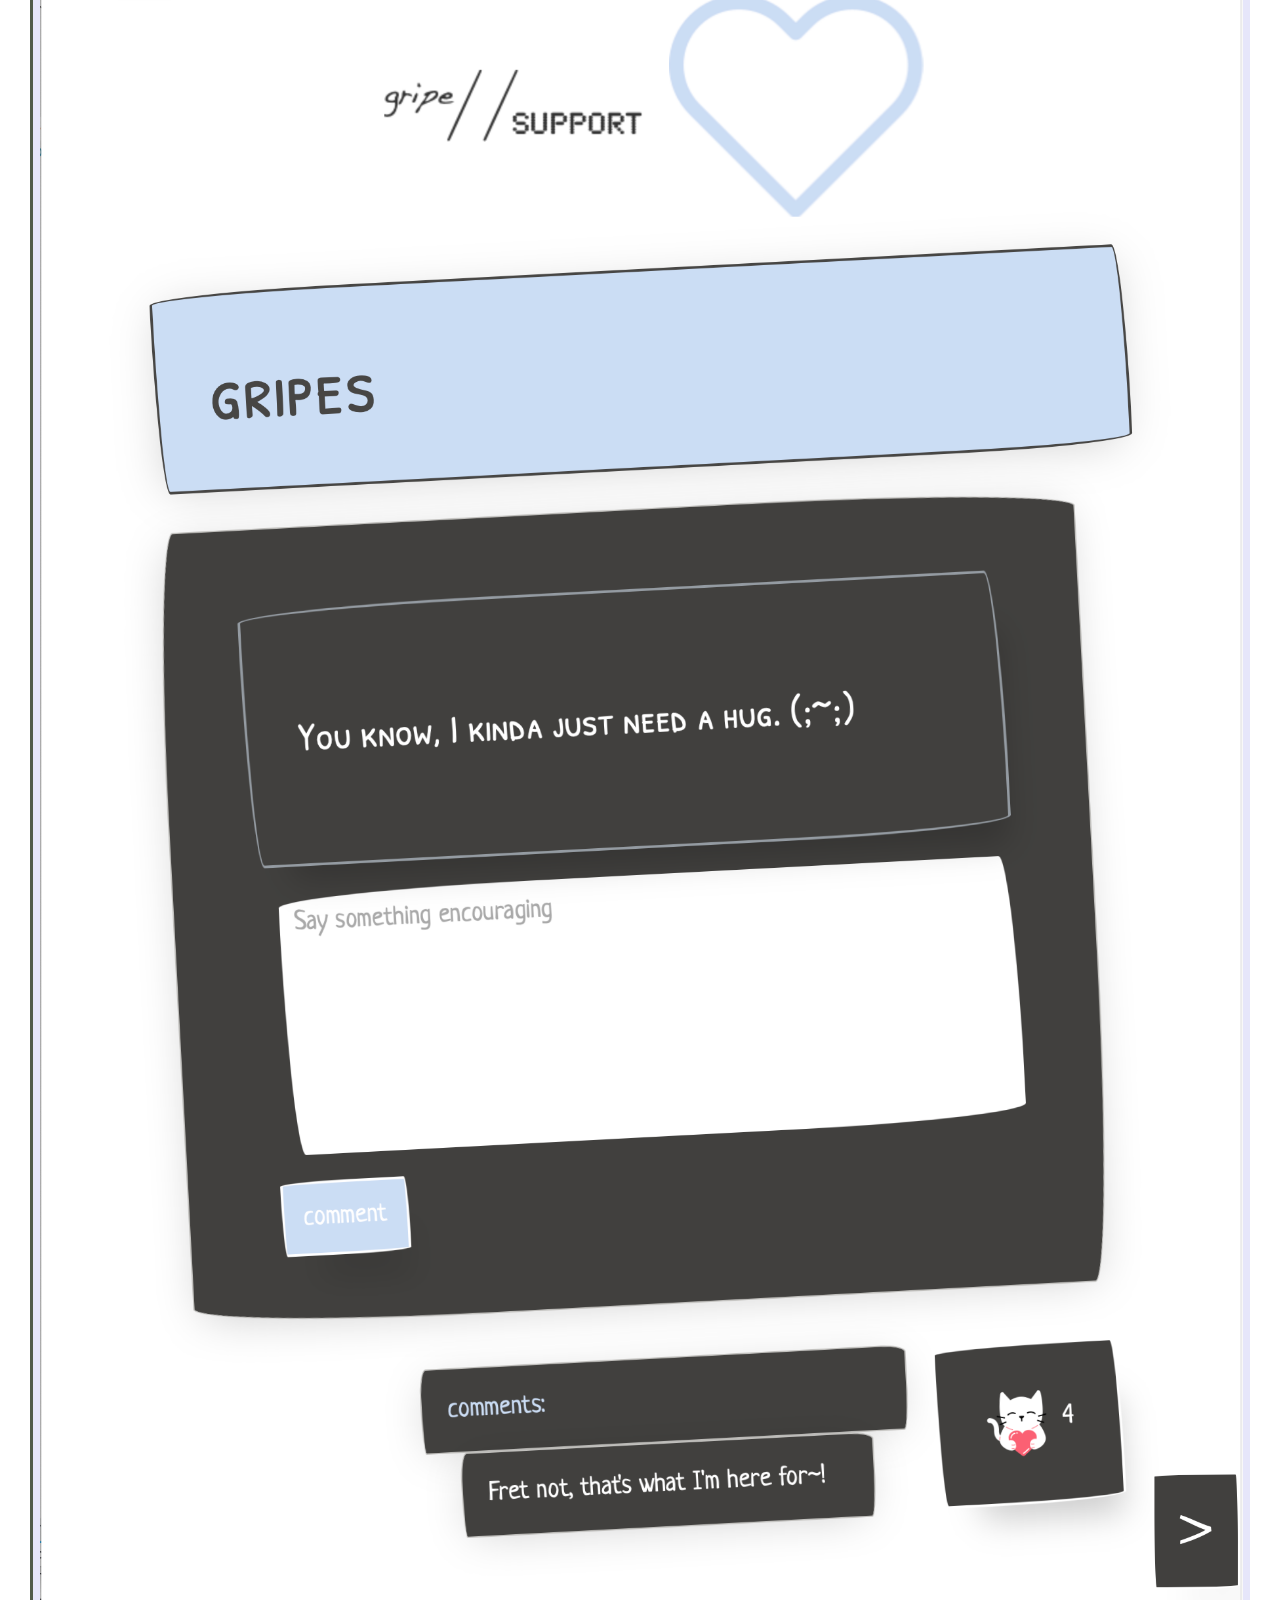
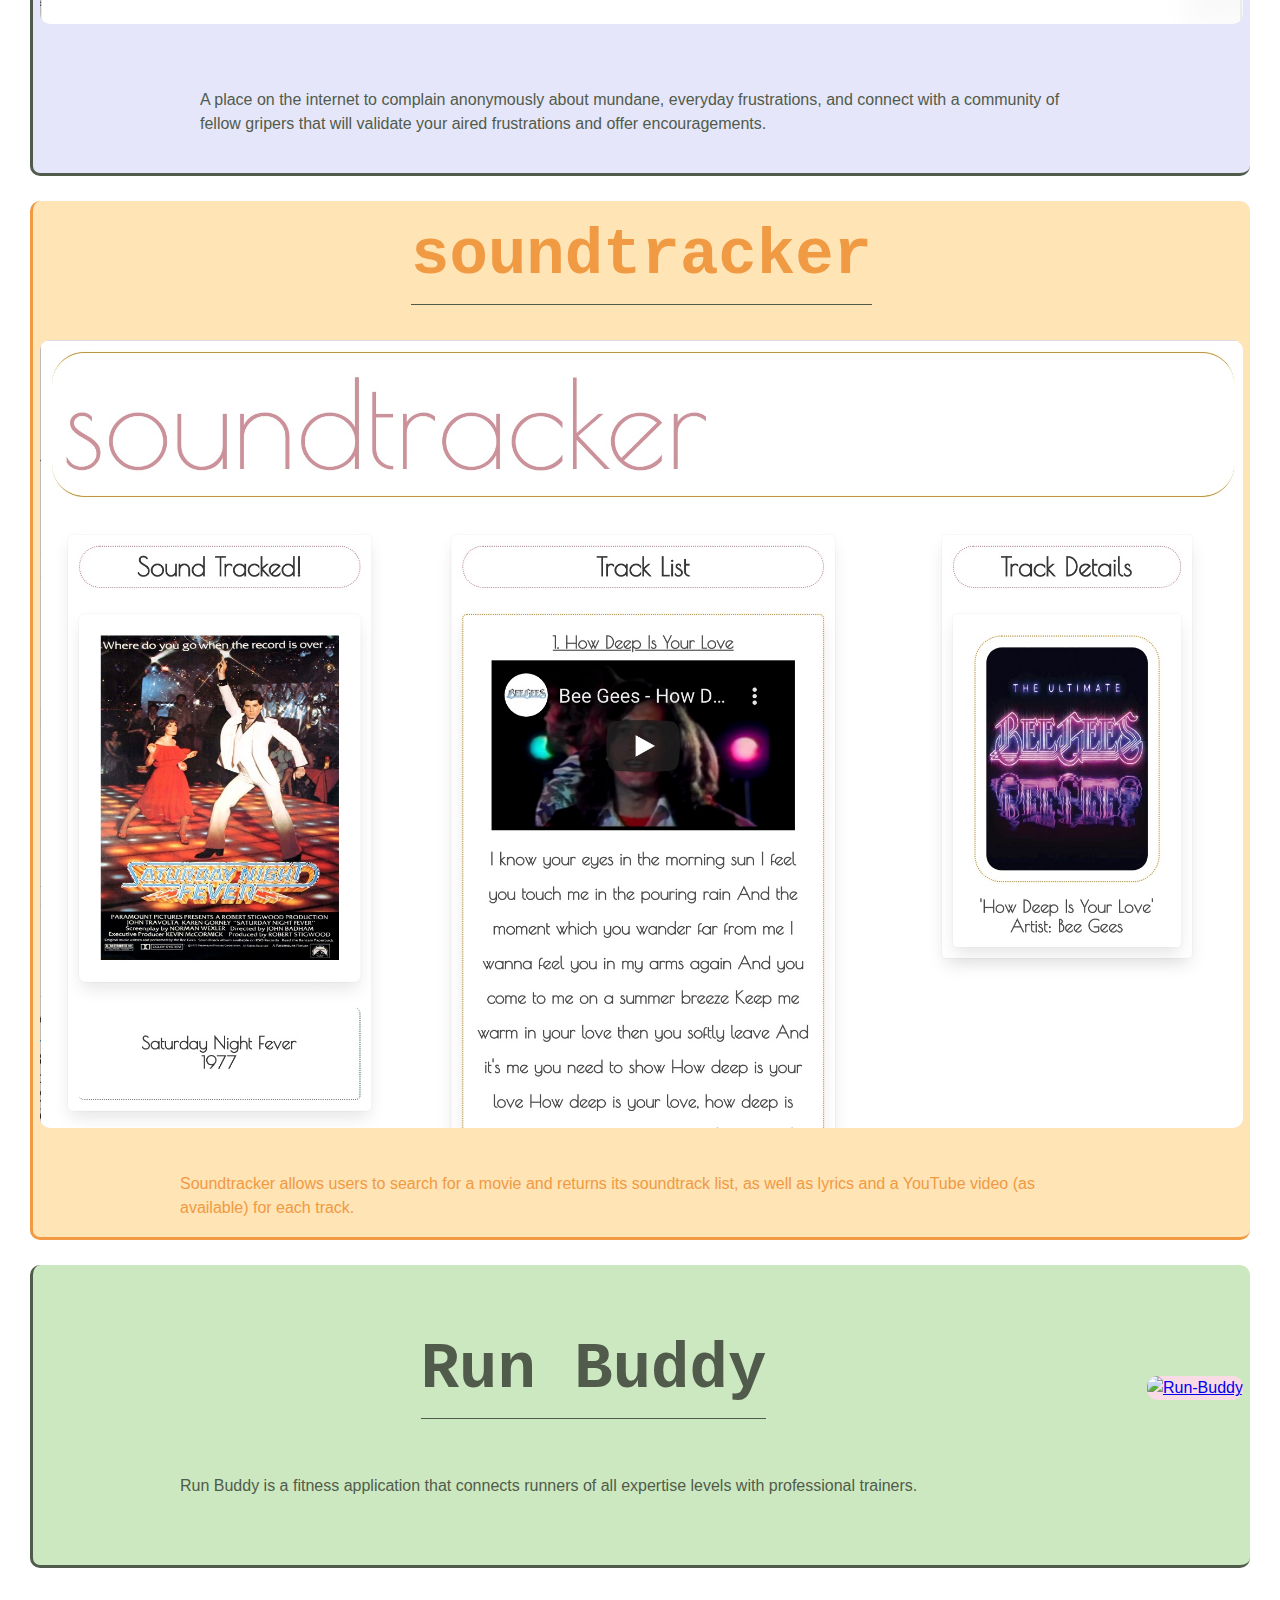
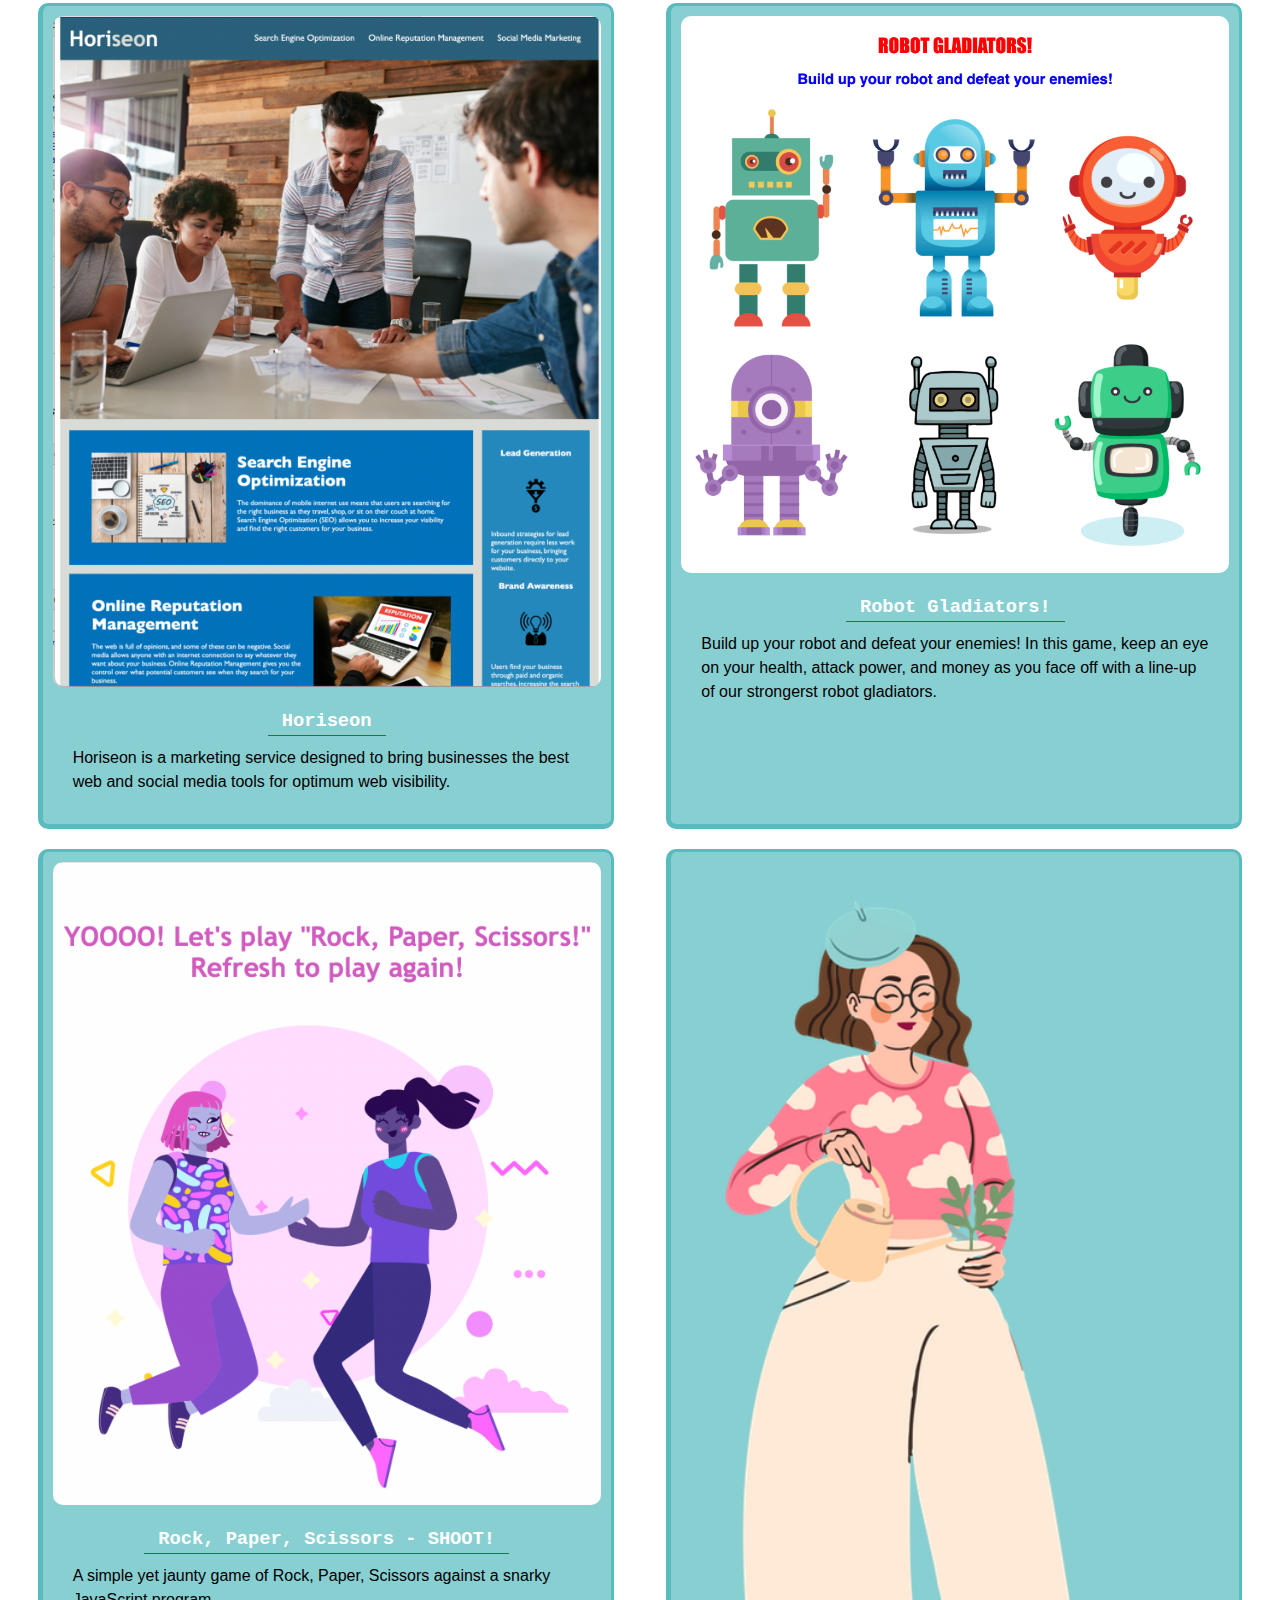
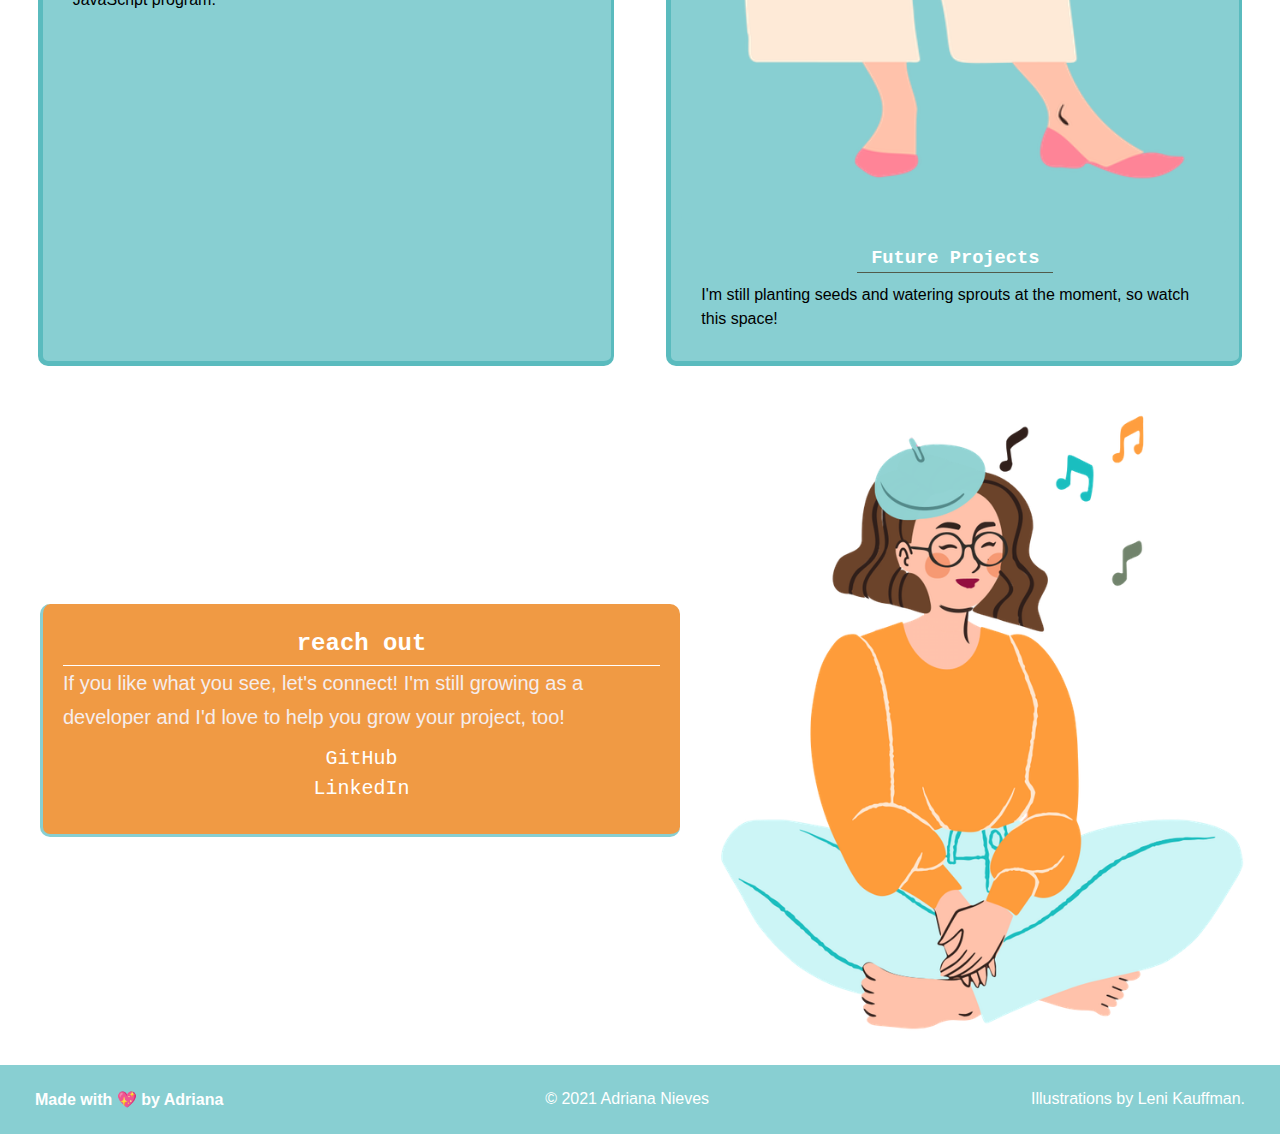
==== commit a43f4de2: "adding gripe support" ====
--- a/index.html
+++ b/index.html
@@ -56,6 +56,25 @@
                 </div>
             </article>
 
+            <article class="gripeSupport">
+                <div class="project-desc">
+                    <h3>
+                        gripe//SUPPORT
+                    </h3>
+                <div class="landscape">
+                    <figure class="hover-img">
+                        <a href="https://infinite-bayou-42393.herokuapp.com">
+                            <img alt="gripeSupport" src="assets/images/web images/gripeSupportScreenShot.png">
+                        </a>
+                    </figure>
+                </div>
+                    <br>
+                        <p class="card-desc">
+                            A place on the internet to complain anonymously about mundane, everyday frustrations, and connect with a community of fellow gripers that will validate your aired frustrations and offer encouragements.
+                        </p>   
+                </div>
+            </article>
+
             <article class="soundtracker">
                 <div class="project-desc">
                     <h3>
--- a/assets/css/style.css
+++ b/assets/css/style.css
@@ -153,6 +153,23 @@
     border-radius: 10px;
 }
 
+.gripeSupport h3 {
+    color: var(--text-color);
+}
+
+.gripeSupport {
+    color:var(--text-color);
+    background-color: lavender;
+    border-radius: 10px;
+    margin: 25px 30px;
+    border-bottom: 3px solid var(--text-color);
+    border-left: 3px solid var(--text-color);
+}
+
+.soundtracker p {
+    padding: unset;
+}
+
 .soundtracker h3 {
     color:var(--accent-color1);
 }
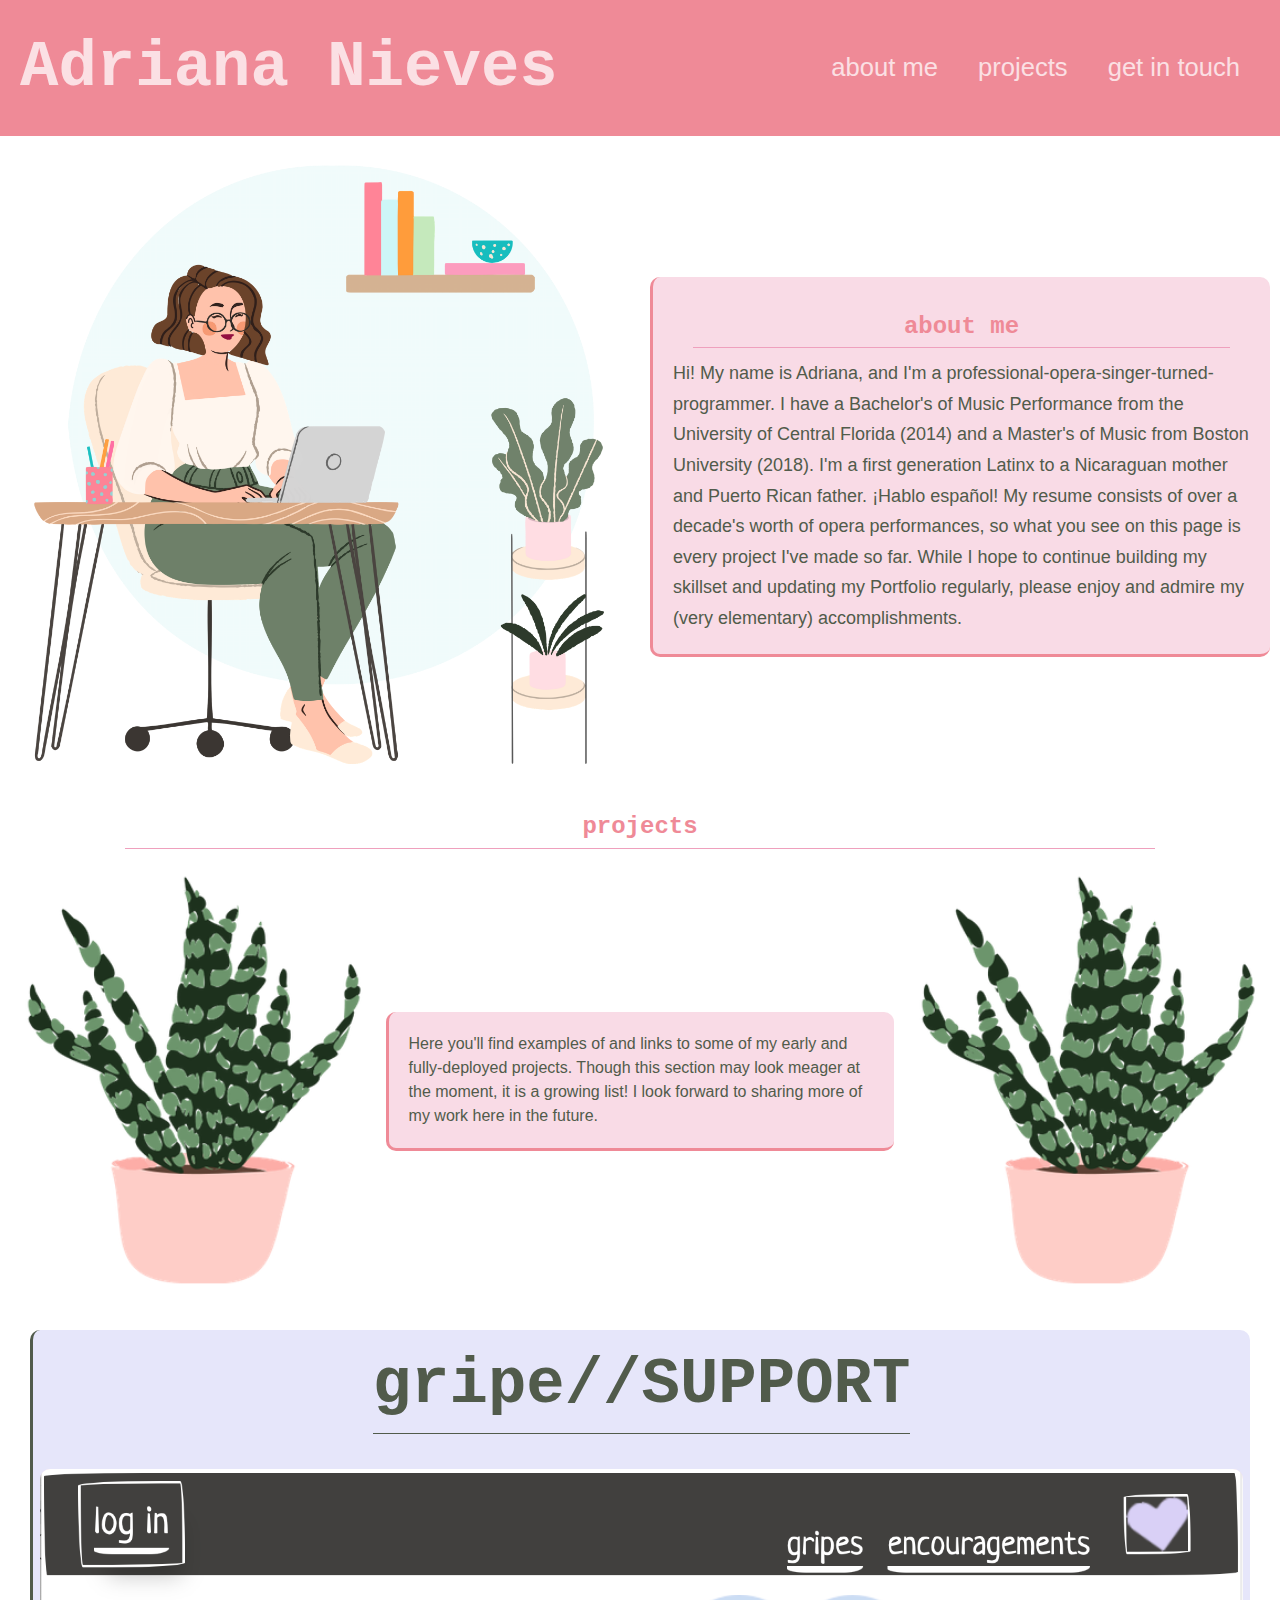
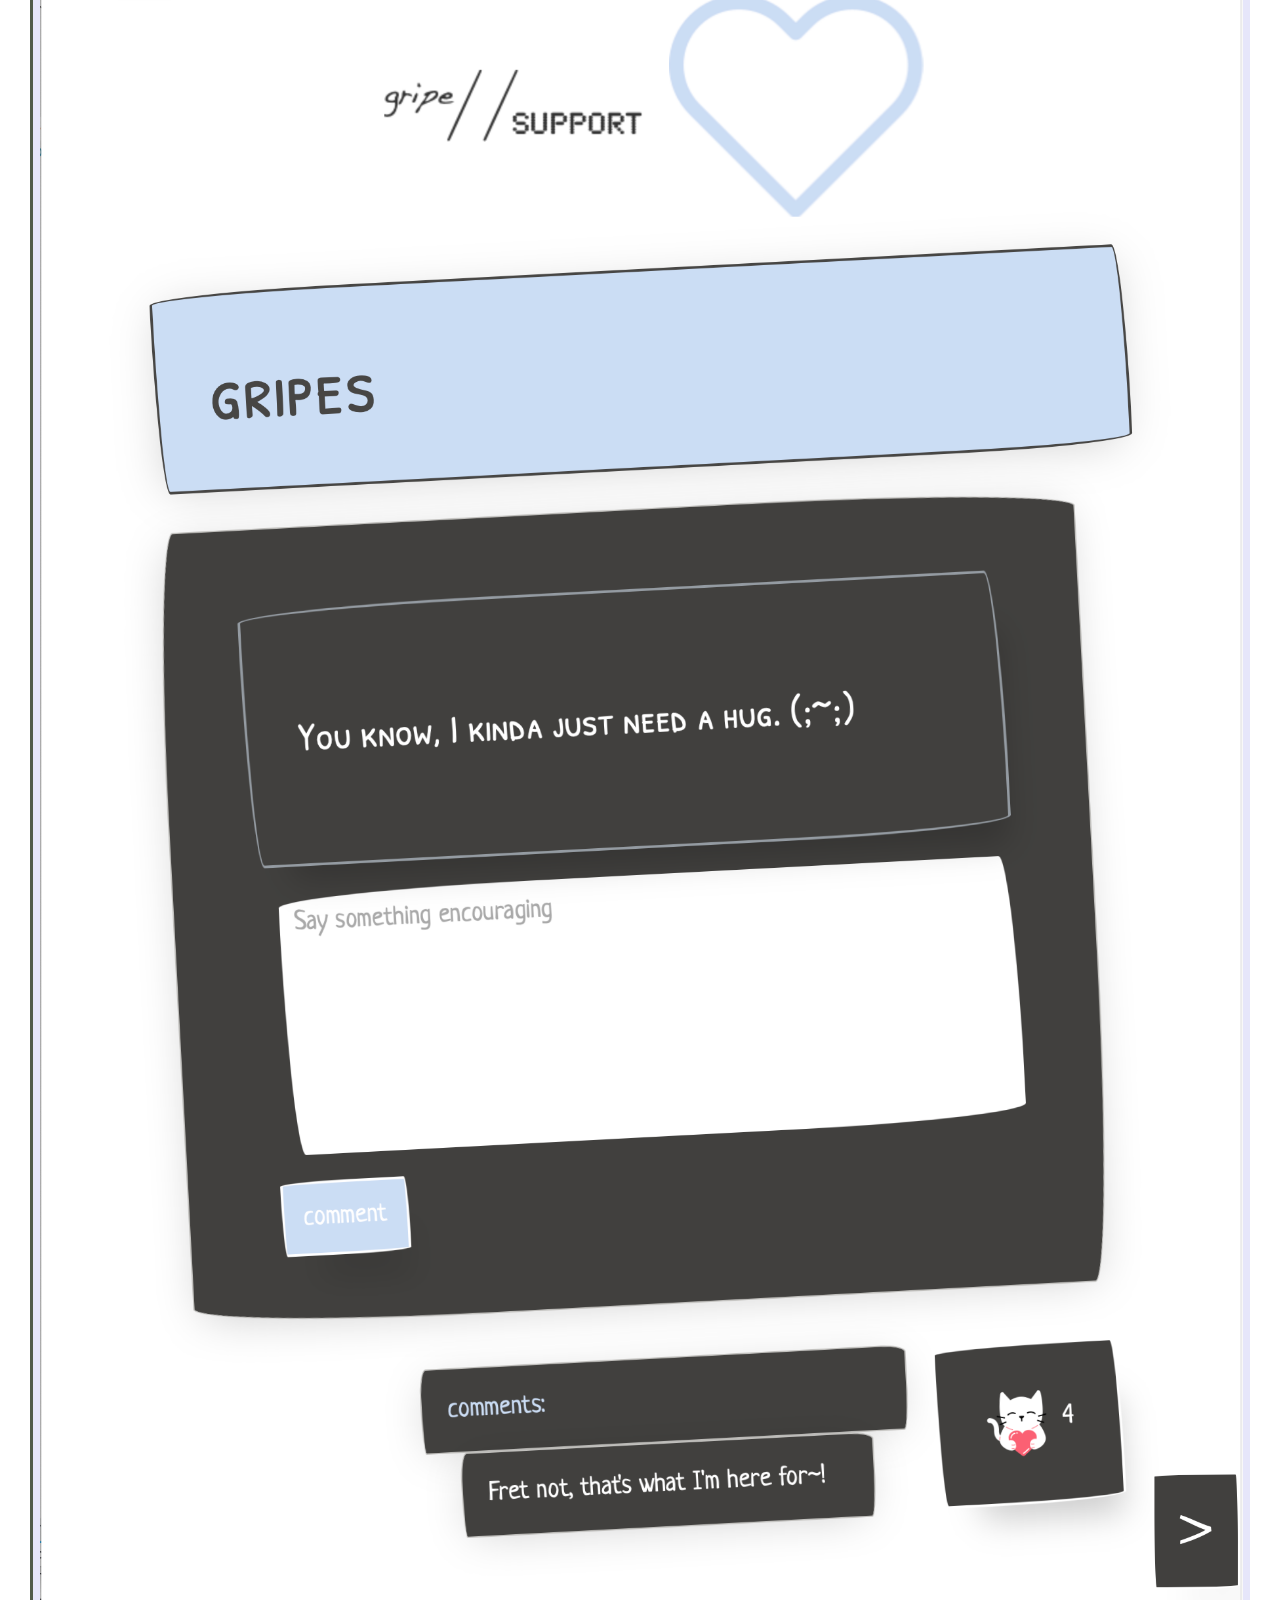
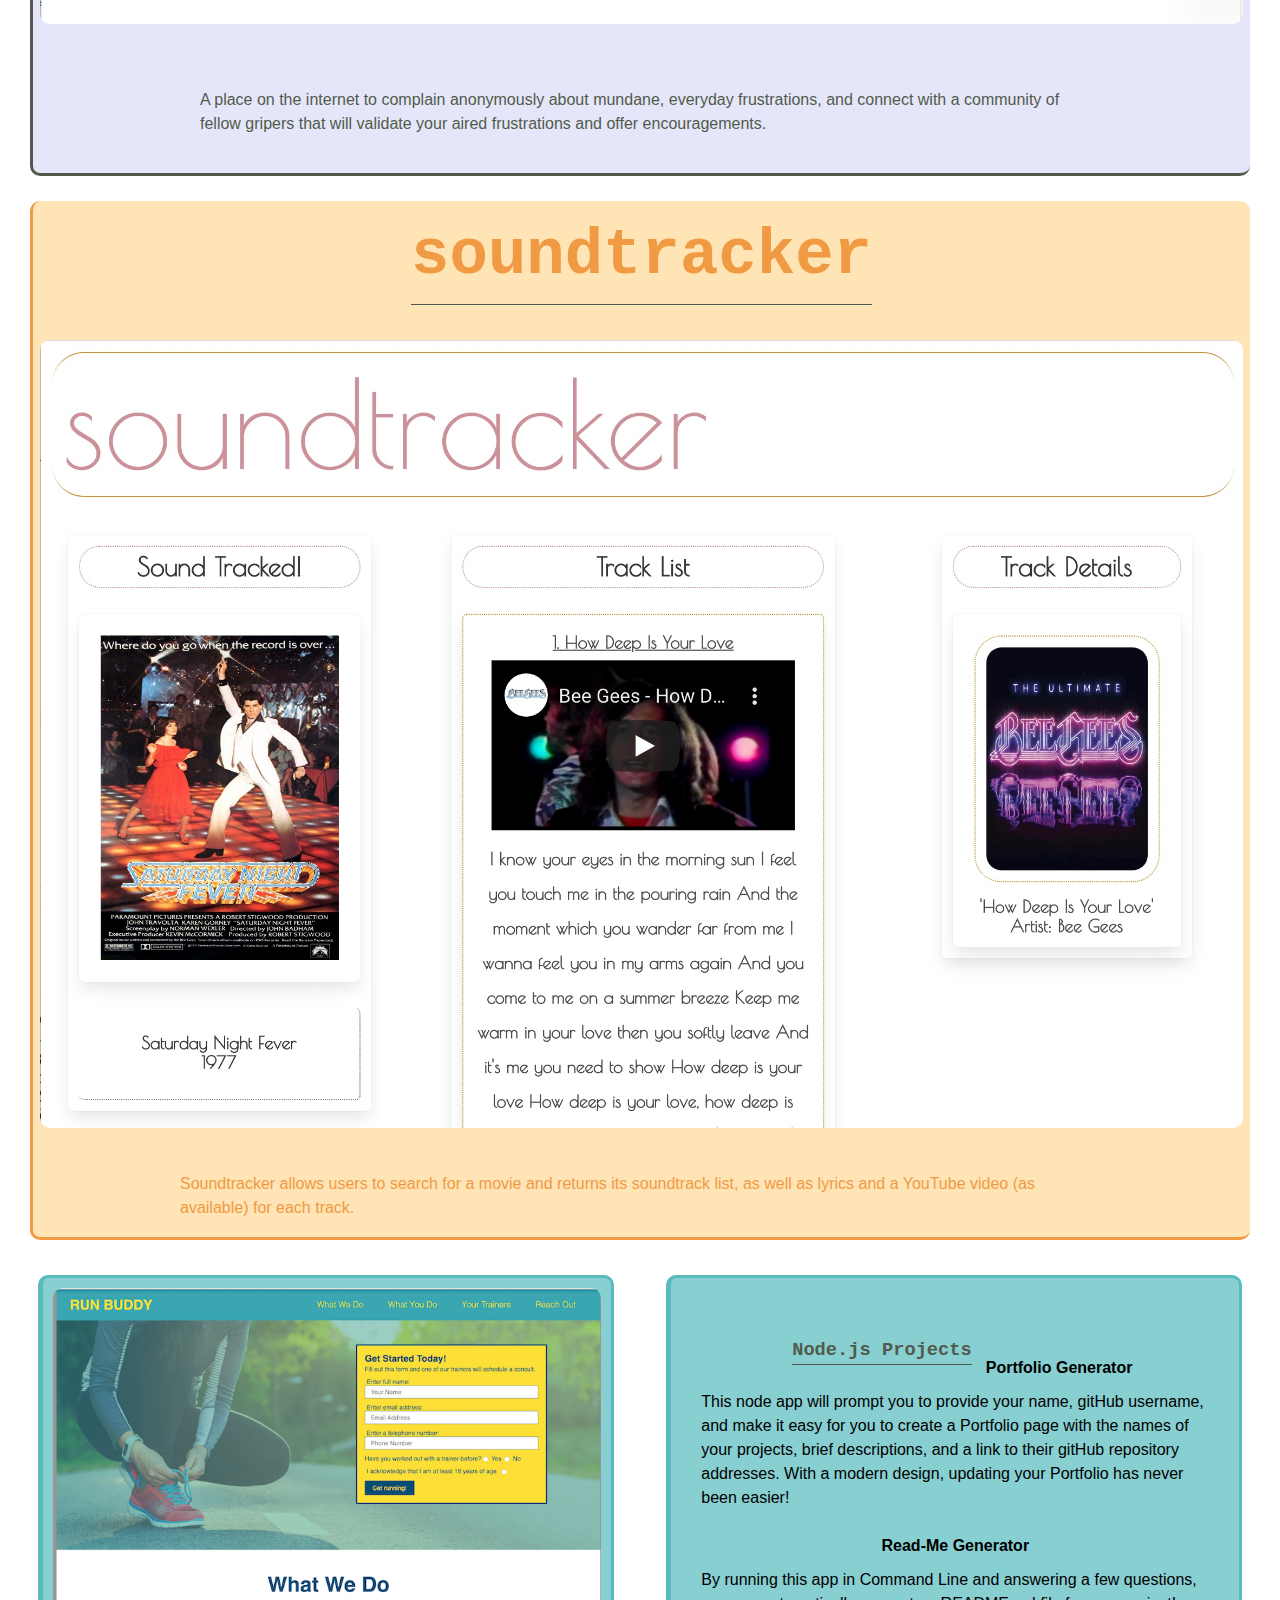
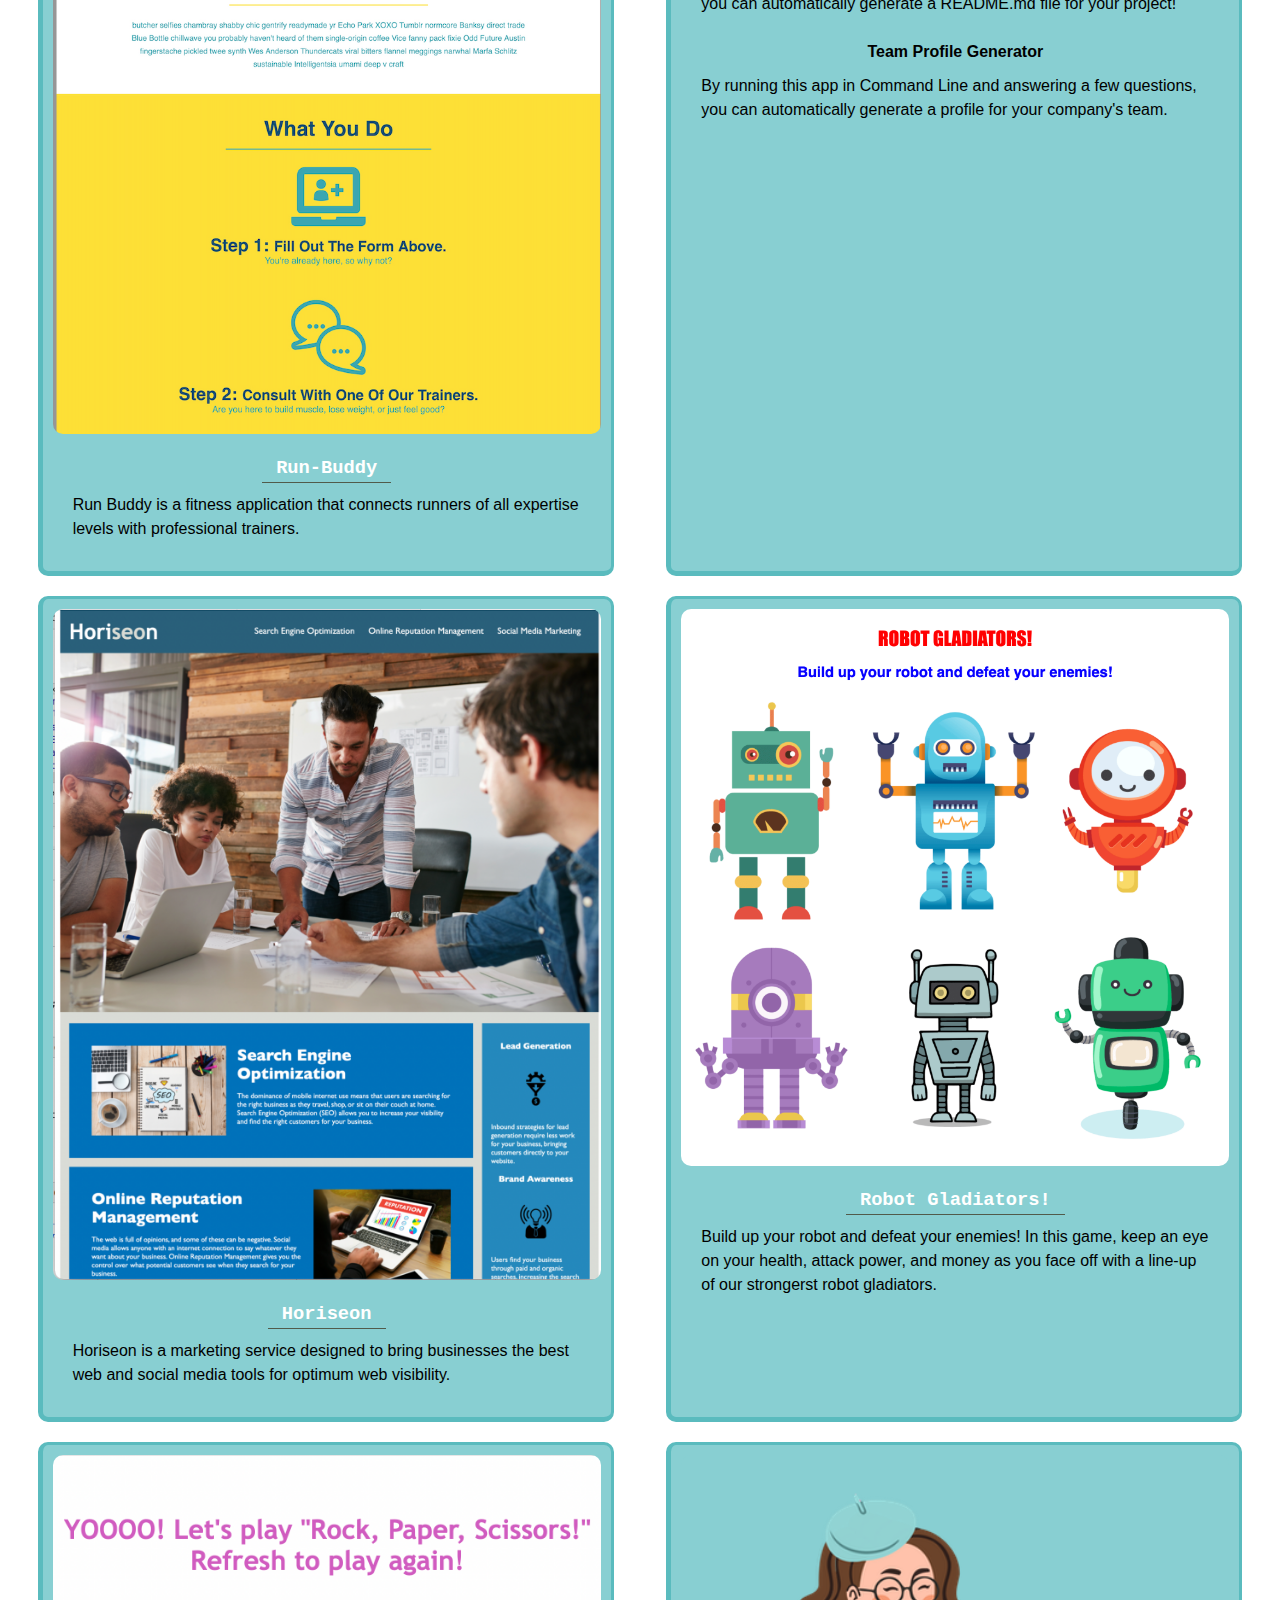
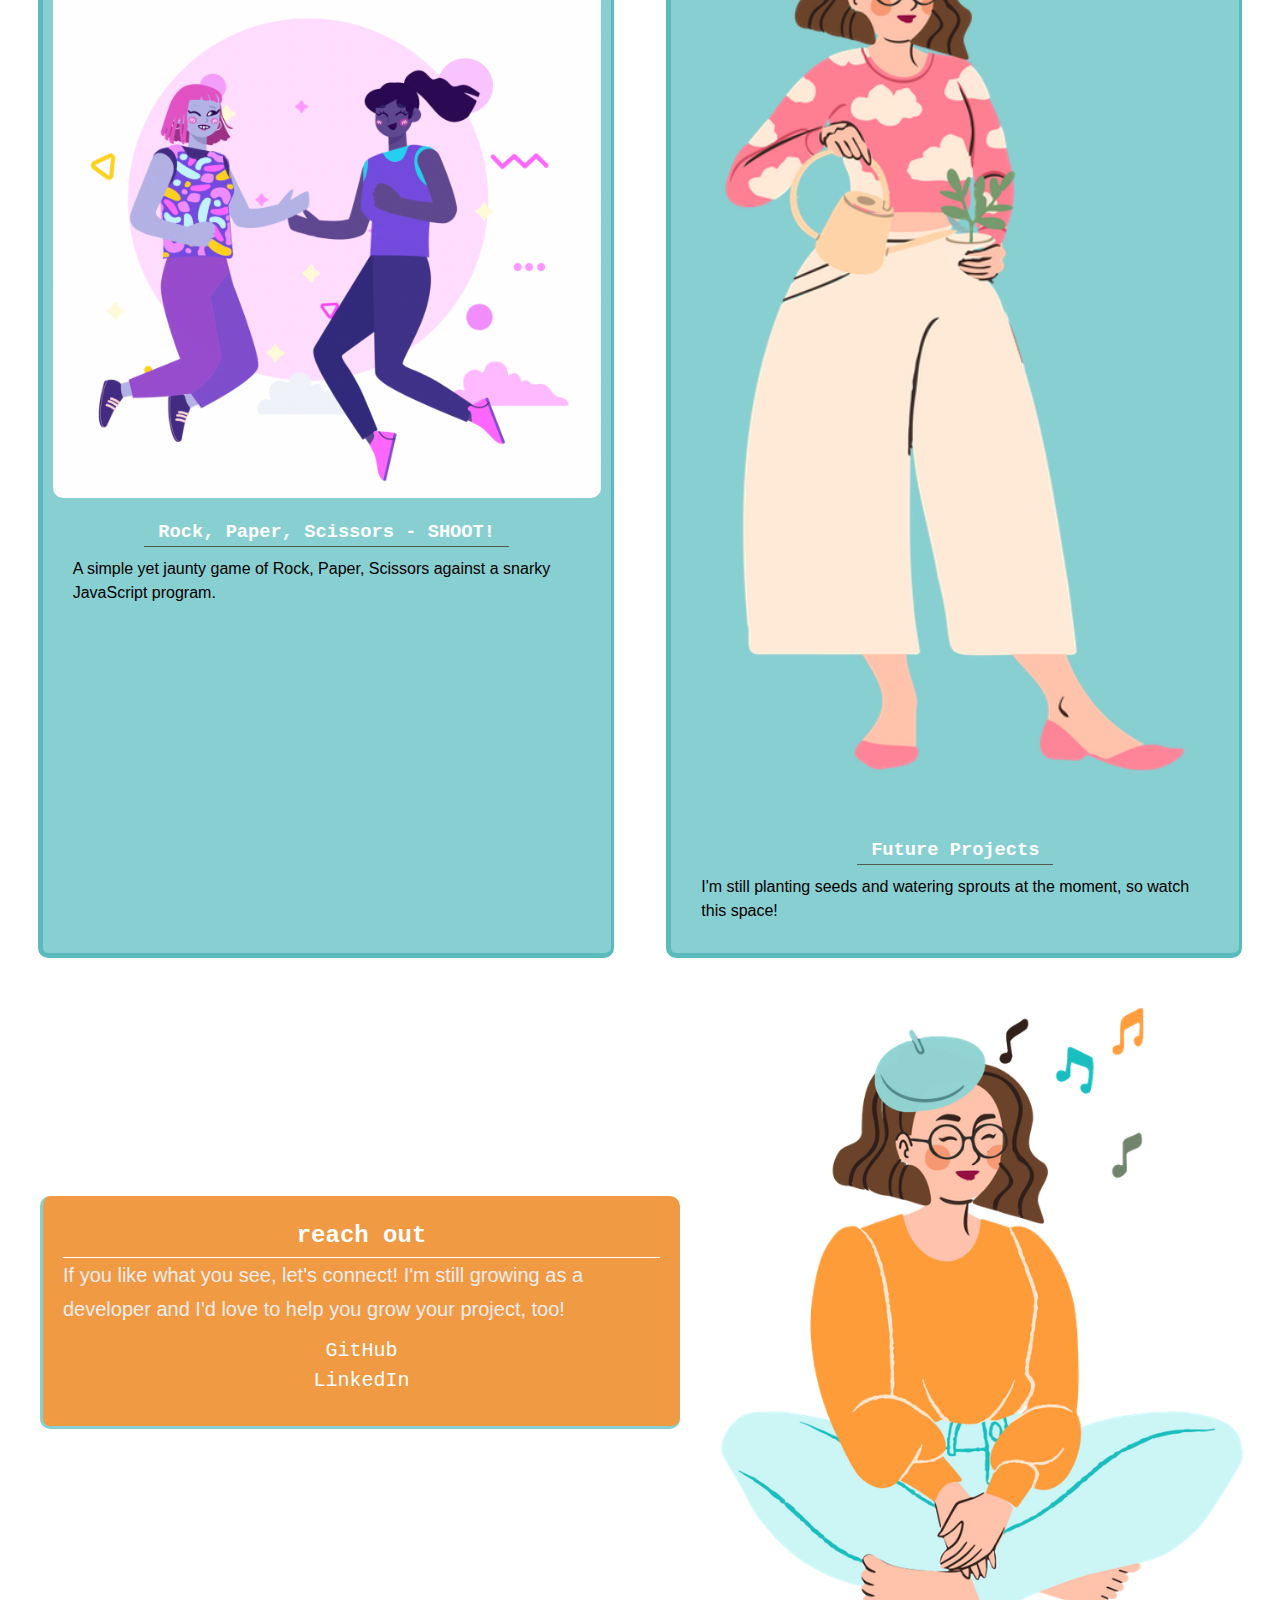
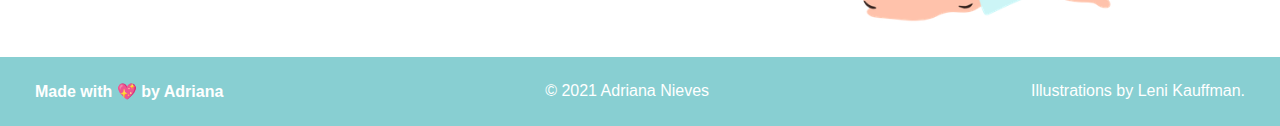
==== commit 89203276: "cards" ====
--- a/index.html
+++ b/index.html
@@ -1,85 +1,96 @@
 <!DOCTYPE html>
 <html lang="eng">
-    <head>
-        <meta charset="UTF-8" />
-        <meta name="viewport" content="width=device-width, initial-scale=1.0">
-        <link rel="stylesheet" href="assets/css/style.css">       
-        <title>Adriana Nieves</title>  
-    </head>
-
-    <body>
-        <header>
-            <h1>Adriana Nieves</h1>
-            <nav class="nav">
-                <ul>
-                    <li>
-                        <a  href="#about">about me</a>
-                    </li>
-                    <li>
-                        <a href="#projects">projects</a>
-                    </li>
-                    <li>
-                        <a href="#contact">get in touch</a>
-                    </li>
-                </ul>
-            </nav>
-        </header>
-    
-        <section class="about-me">
-            <div id="about" class="about-me"> 
-                    <img src="assets/images/Avatars/Home-Office.png" class="about-me-img" alt="Adriana at her desk">
-            </div> 
-            <div class="about-me-text"> 
-                <h2>about me</h2>
-                    <p>
-                        Hi! My name is Adriana, and I'm a professional-opera-singer-turned-programmer. I have a Bachelor's of Music Performance from the University of Central Florida (2014) and a Master's of Music from Boston University (2018). I'm a first generation Latinx to a Nicaraguan mother and Puerto Rican father. ¡Hablo español! My resume consists of over a decade's worth of opera performances, so what you see on this page is every project I've made so far. While I hope to continue building my skillset and updating my Portfolio regularly, please enjoy and admire my (very elementary) accomplishments.
-                    </p>
-                </div> 
-            </article>
-        </section>
-        
-        <section class="portfolio" id=projects">
-            <article id="projects">
-                <h2>
-                    projects
-                </h2>
+
+<head>
+    <meta charset="UTF-8" />
+    <meta name="viewport" content="width=device-width, initial-scale=1.0">
+    <link rel="stylesheet" href="assets/css/style.css">
+    <title>Adriana Nieves</title>
+</head>
+
+<body>
+    <header>
+        <h1>Adriana Nieves</h1>
+        <nav class="nav">
+            <ul>
+                <li>
+                    <a href="#about">about me</a>
+                </li>
+                <li>
+                    <a href="#projects">projects</a>
+                </li>
+                <li>
+                    <a href="#contact">get in touch</a>
+                </li>
+            </ul>
+        </nav>
+    </header>
+
+    <section class="about-me">
+        <div id="about" class="about-me">
+            <img src="assets/images/Avatars/Home-Office.png" class="about-me-img" alt="Adriana at her desk">
+        </div>
+        <div class="about-me-text">
+            <h2>about me</h2>
+            <p>
+                Hi! My name is Adriana, and I'm a professional-opera-singer-turned-programmer. I have a Bachelor's of
+                Music Performance from the University of Central Florida (2014) and a Master's of Music from Boston
+                University (2018). I'm a first generation Latinx to a Nicaraguan mother and Puerto Rican father. ¡Hablo
+                español! My resume consists of over a decade's worth of opera performances, so what you see on this page
+                is every project I've made so far. While I hope to continue building my skillset and updating my
+                Portfolio regularly, please enjoy and admire my (very elementary) accomplishments.
+            </p>
+        </div>
+        </article>
+    </section>
+
+    <section class="portfolio" id=projects">
+        <article id="projects">
+            <h2>
+                projects
+            </h2>
             <div class="projects-intro">
-            <div class="projects-img">
-                <img src="assets/images/Avatars/snakeplant.png" class="projects-img" alt="snakeplant">
-            </div>
-                <div class="projects-text">
-                    Here you'll find examples of and links to some of my early and fully-deployed projects. Though this section may look meager at the moment, it is a growing list! I look forward to sharing more of my work here in the future.
-                </div>
                 <div class="projects-img">
                     <img src="assets/images/Avatars/snakeplant.png" class="projects-img" alt="snakeplant">
                 </div>
-                </div>
-            </article>
-
-            <article class="gripeSupport">
-                <div class="project-desc">
-                    <h3>
-                        gripe//SUPPORT
-                    </h3>
+                <div class="projects-text">
+                    Here you'll find examples of and links to some of my early and fully-deployed projects. Though this
+                    section may look meager at the moment, it is a growing list! I look forward to sharing more of my
+                    work here in the future.
+                </div>
+                <div class="projects-img">
+                    <img src="assets/images/Avatars/snakeplant.png" class="projects-img" alt="snakeplant">
+                </div>
+            </div>
+        </article>
+
+        <article class="gripeSupport">
+            <div class="project-desc">
+                <h3>
+                    gripe//SUPPORT
+                </h3>
                 <div class="landscape">
                     <figure class="hover-img">
                         <a href="https://infinite-bayou-42393.herokuapp.com">
-                            <img alt="gripeSupport" src="assets/images/web images/gripeSupportScreenShot.png">
+                            <img alt="gripeSupport" src="assets/images/web images/gripeSupportScreenShot.png"
+                                id="gSimg">
                         </a>
                     </figure>
                 </div>
-                    <br>
-                        <p class="card-desc">
-                            A place on the internet to complain anonymously about mundane, everyday frustrations, and connect with a community of fellow gripers that will validate your aired frustrations and offer encouragements.
-                        </p>   
-                </div>
-            </article>
-
-            <article class="soundtracker">
-                <div class="project-desc">
-                    <h3>
-                        soundtracker
-                    </h3>
+                <br>
+                <p class="card-desc">
+                    A place on the internet to complain anonymously about mundane, everyday frustrations, and connect
+                    with a community of fellow gripers that will validate your aired frustrations and offer
+                    encouragements.
+                </p>
+            </div>
+        </article>
+
+        <article class="soundtracker">
+            <div class="project-desc">
+                <h3>
+                    soundtracker
+                </h3>
                 <div class="landscape">
                     <figure class="hover-img">
                         <a href="https://itsmeadriana.github.io/Project1/">
@@ -87,119 +98,169 @@
                         </a>
                     </figure>
                 </div>
-                    <br>
-                        <p class="card-desc">
-                            Soundtracker allows users to search for a movie and returns its soundtrack list, as well as lyrics and a YouTube video (as available) for each track.
-                        </p>   
-                </div>
-            </article>           
-
-            <article class="Run-Buddy">
-                <div class="project-desc">
-                    <h3>
-                        Run Buddy
-                    </h3>
-                <div class="landscape">
-                    <figure class="hover-img">
-                        <a href="https://itsmeadriana.github.io/Run-Buddy/">
-                            <img alt="Run-Buddy" src="assets/images/web images/run-buddy-banner.png">
+                <br>
+                <p class="card-desc">
+                    Soundtracker allows users to search for a movie and returns its soundtrack list, as well as lyrics
+                    and a YouTube video (as available) for each track.
+                </p>
+            </div>
+        </article>
+
+
+
+        <section class="card-row">
+            <section class="card-row">
+                <article class="cards">
+                    <div class="card-imgs" id="run-buddy-banner">
+                        <figure class="hover-img">
+                            <a href="https://itsmeadriana.github.io/Run-Buddy">
+                                <img class="card-imgs-link" src="assets/images/web images/run-buddy-card.png"
+                                    alt="Run-Buddy">
+                            </a>
+                        </figure>
+                    </div>
+                    <div class="card-desc">
+                        <h3>
+                            <a href="https://itsmeadriana.github.io/Hori-SEO-n/">
+                                Run-Buddy
+                            </a>
+                        </h3>
+                        <p>
+                            Run Buddy is a fitness application that connects runners of all expertise levels with
+                            professional trainers.
+                        </p>
+                    </div>
+                </article>
+
+                <article class="cards">
+                    <div class="card-desc">
+                        <a id="nodeProjects">
+                            <h3>Node.js Projects </h3>
                         </a>
-                    </figure>
-                </div>
-                    <br>
-                        <p>
-                            Run Buddy is a fitness application that connects runners of all expertise levels with professional trainers.
-                        </p>
-                </div>
-            </article>
-
-        <section class="card-row">
-            <article class="cards">
-                <div class="card-imgs" id="Horiseon">
-                    <figure class="hover-img">
-                        <a href="https://itsmeadriana.github.io/Hori-SEO-n/">
-                            <img class="card-imgs-link" src="assets/images/web images/Horiseon.png" alt="Horiseon">
-                        </a>
-                    </figure>
-                </div>
-                <div class="card-desc">
-                <h3>
-                  <a href="https://itsmeadriana.github.io/Hori-SEO-n/">
-                    Horiseon
-                  </a>
-                </h3>
-                <p>
-                    Horiseon is a marketing service designed to bring businesses the best web and social media tools for optimum web visibility.
-                </p>
-                </div>
-            </article>
-             
-            <article class="cards">
-                <div class="card-imgs" id="robot-gladiators">
-                    <figure class="hover-img">
-                        <a href="https://itsmeadriana.github.io/robot-gladiators/">
-                            <img class="card-imgs-link" src="assets/images/web images/robot-gladiators.png" alt="robot-gladiators">
-                        </a>
-                    </figure>
-                </div>
-                <div class="card-desc">
-                <h3>
-                  <a href="https://itsmeadriana.github.io/robot-gladiators/">
-                    Robot Gladiators!
-                  </a>
-                </h3>
-                <p>
-                   Build up your robot and defeat your enemies! In this game, keep an eye on your health, attack power, and money as you face off with a line-up of our strongerst robot gladiators.</p>
-                </div>
-            </article>         
-
-            <article class="cards" id="rps">
-                <div class="card-imgs" id="rps">
-                    <figure class="hover-img">
-                        <a href="https://itsmeadriana.github.io/RockPaperScissors/">
-                            <img class="card-imgs-link" src="assets/images/web images/rps.png">
-                        </a>
-                    </figure>
-                </div>
-                <div class="card-desc">
-                <h3>
-                  <a href="https://itsmeadriana.github.io/RockPaperScissors/">
-                    Rock, Paper, Scissors - SHOOT!
-                  </a>
-                </h3>
-                <p>
-                    A simple yet jaunty game of Rock, Paper, Scissors against a snarky JavaScript program.
-                </p>
-            </article>  
-
-            <article class="cards" id="futureworks">
-                <div class="card-imgs" id="futureworks">
-                    <figure class="hover-img">
-                        <a href="https://github.com/itsmeadriana">
-                            <img class="card-imgs-link" src="assets/images/Avatars/wateringcan.png" alt="Adriana holds a watering can to a potted plant.">
-                        </a>
-                    </figure>
-                </div>
-                <div class="card-desc">
-                <h3>
-                    <a href="https://github.com/itsmeadriana">
-                        Future Projects
-                    </a>
-                </h3>
-                <p>
-                    I'm still planting seeds and watering sprouts at the moment, so watch this space!
-                </p>
-            </article>                  
+                        <br>
+                        <br>
+                        <br>
+                        <h4 href="https://github.com/itsmeadriana/portfolio-generator">
+                            Portfolio Generator
+                        </h4>
+                        <p>
+                            This node app will prompt you to provide your name, gitHub username, and make it easy for
+                            you to create a Portfolio page with the names of your projects, brief descriptions, and a
+                            link to their gitHub repository addresses. With a modern design, updating your Portfolio has
+                            never been easier!
+                        </p>
+                        <br>
+                        <br>
+                        <h4 href="https://github.com/itsmeadriana/readme-generator">
+                            Read-Me Generator
+                        </h4>
+                        <p>
+                            By running this app in Command Line and answering a few questions, you can automatically
+                            generate a README.md file for your project!
+                        </p>
+                        <br> <br>
+                        <h4 href="https://github.com/itsmeadriana/readme-generator">
+                            Team Profile Generator
+                        </h4>
+                        <p>
+                            By running this app in Command Line and answering a few questions, you can automatically
+                            generate a profile for your company's team.
+                        </p>
+                    </div>
+                </article>
+
+                <article class="cards">
+                    <div class="card-imgs" id="Horiseon">
+                        <figure class="hover-img">
+                            <a href="https://itsmeadriana.github.io/Hori-SEO-n/">
+                                <img class="card-imgs-link" src="assets/images/web images/Horiseon.png" alt="Horiseon">
+                            </a>
+                        </figure>
+                    </div>
+                    <div class="card-desc">
+                        <h3>
+                            <a href="https://itsmeadriana.github.io/Hori-SEO-n/">
+                                Horiseon
+                            </a>
+                        </h3>
+                        <p>
+                            Horiseon is a marketing service designed to bring businesses the best web and social media
+                            tools for optimum web visibility.
+                        </p>
+                    </div>
+                </article>
+
+                <article class="cards">
+                    <div class="card-imgs" id="robot-gladiators">
+                        <figure class="hover-img">
+                            <a href="https://itsmeadriana.github.io/robot-gladiators/">
+                                <img class="card-imgs-link" src="assets/images/web images/robot-gladiators.png"
+                                    alt="robot-gladiators">
+                            </a>
+                        </figure>
+                    </div>
+                    <div class="card-desc">
+                        <h3>
+                            <a href="https://itsmeadriana.github.io/robot-gladiators/">
+                                Robot Gladiators!
+                            </a>
+                        </h3>
+                        <p>
+                            Build up your robot and defeat your enemies! In this game, keep an eye on your health,
+                            attack power, and money as you face off with a line-up of our strongerst robot gladiators.
+                        </p>
+                    </div>
+                </article>
+
+                <article class="cards" id="rps">
+                    <div class="card-imgs" id="rps">
+                        <figure class="hover-img">
+                            <a href="https://itsmeadriana.github.io/RockPaperScissors/">
+                                <img class="card-imgs-link" src="assets/images/web images/rps.png">
+                            </a>
+                        </figure>
+                    </div>
+                    <div class="card-desc">
+                        <h3>
+                            <a href="https://itsmeadriana.github.io/RockPaperScissors/">
+                                Rock, Paper, Scissors - SHOOT!
+                            </a>
+                        </h3>
+                        <p>
+                            A simple yet jaunty game of Rock, Paper, Scissors against a snarky JavaScript program.
+                        </p>
+                </article>
+
+                <article class="cards" id="futureworks">
+                    <div class="card-imgs" id="futureworks">
+                        <figure class="hover-img">
+                            <a href="https://github.com/itsmeadriana">
+                                <img class="card-imgs-link" src="assets/images/Avatars/wateringcan.png"
+                                    alt="Adriana holds a watering can to a potted plant.">
+                            </a>
+                        </figure>
+                    </div>
+                    <div class="card-desc">
+                        <h3>
+                            <a href="https://github.com/itsmeadriana">
+                                Future Projects
+                            </a>
+                        </h3>
+                        <p>
+                            I'm still planting seeds and watering sprouts at the moment, so watch this space!
+                        </p>
+                </article>
+            </section>
         </section>
-    </section>
-    
+
         <section class="contactme" id="contact">
             <article class="contact-me-text">
                 <h2>reach out</h2>
                 <div class="contact-desc">
-                    If you like what you see, let's connect! I'm still growing as a developer and I'd love to help you grow your project, too!
-                </div>
-                <div class="links">  
+                    If you like what you see, let's connect! I'm still growing as a developer and I'd love to help you
+                    grow your project, too!
+                </div>
+                <div class="links">
                     <ul>
                         <li>
                             <a class="github" href="https://github.com/itsmeadriana">GitHub</a>
@@ -210,11 +271,12 @@
                     </ul>
                 </div>
             </article>
-            <div id="contact" class="singing-img"> 
-                    <img src="assets/images/Avatars/sitting-and-singing.png" class="sitting-and-singing-img" alt="Adriana sitting and singing.">
-            </div> 
+            <div id="contact" class="singing-img">
+                <img src="assets/images/Avatars/sitting-and-singing.png" class="sitting-and-singing-img"
+                    alt="Adriana sitting and singing.">
+            </div>
         </section>
-        
+
         <footer>
             <h4>
                 Made with 💖 by Adriana
@@ -226,5 +288,6 @@
                 Illustrations by <a class="lenikauffman" href="https://www.lenikauffman.com/">Leni Kauffman</a>.
             </p>
         </footer>
-    </body>
+</body>
+
 </html>--- a/assets/css/style.css
+++ b/assets/css/style.css
@@ -166,10 +166,6 @@
     border-left: 3px solid var(--text-color);
 }
 
-.soundtracker p {
-    padding: unset;
-}
-
 .soundtracker h3 {
     color:var(--accent-color1);
 }
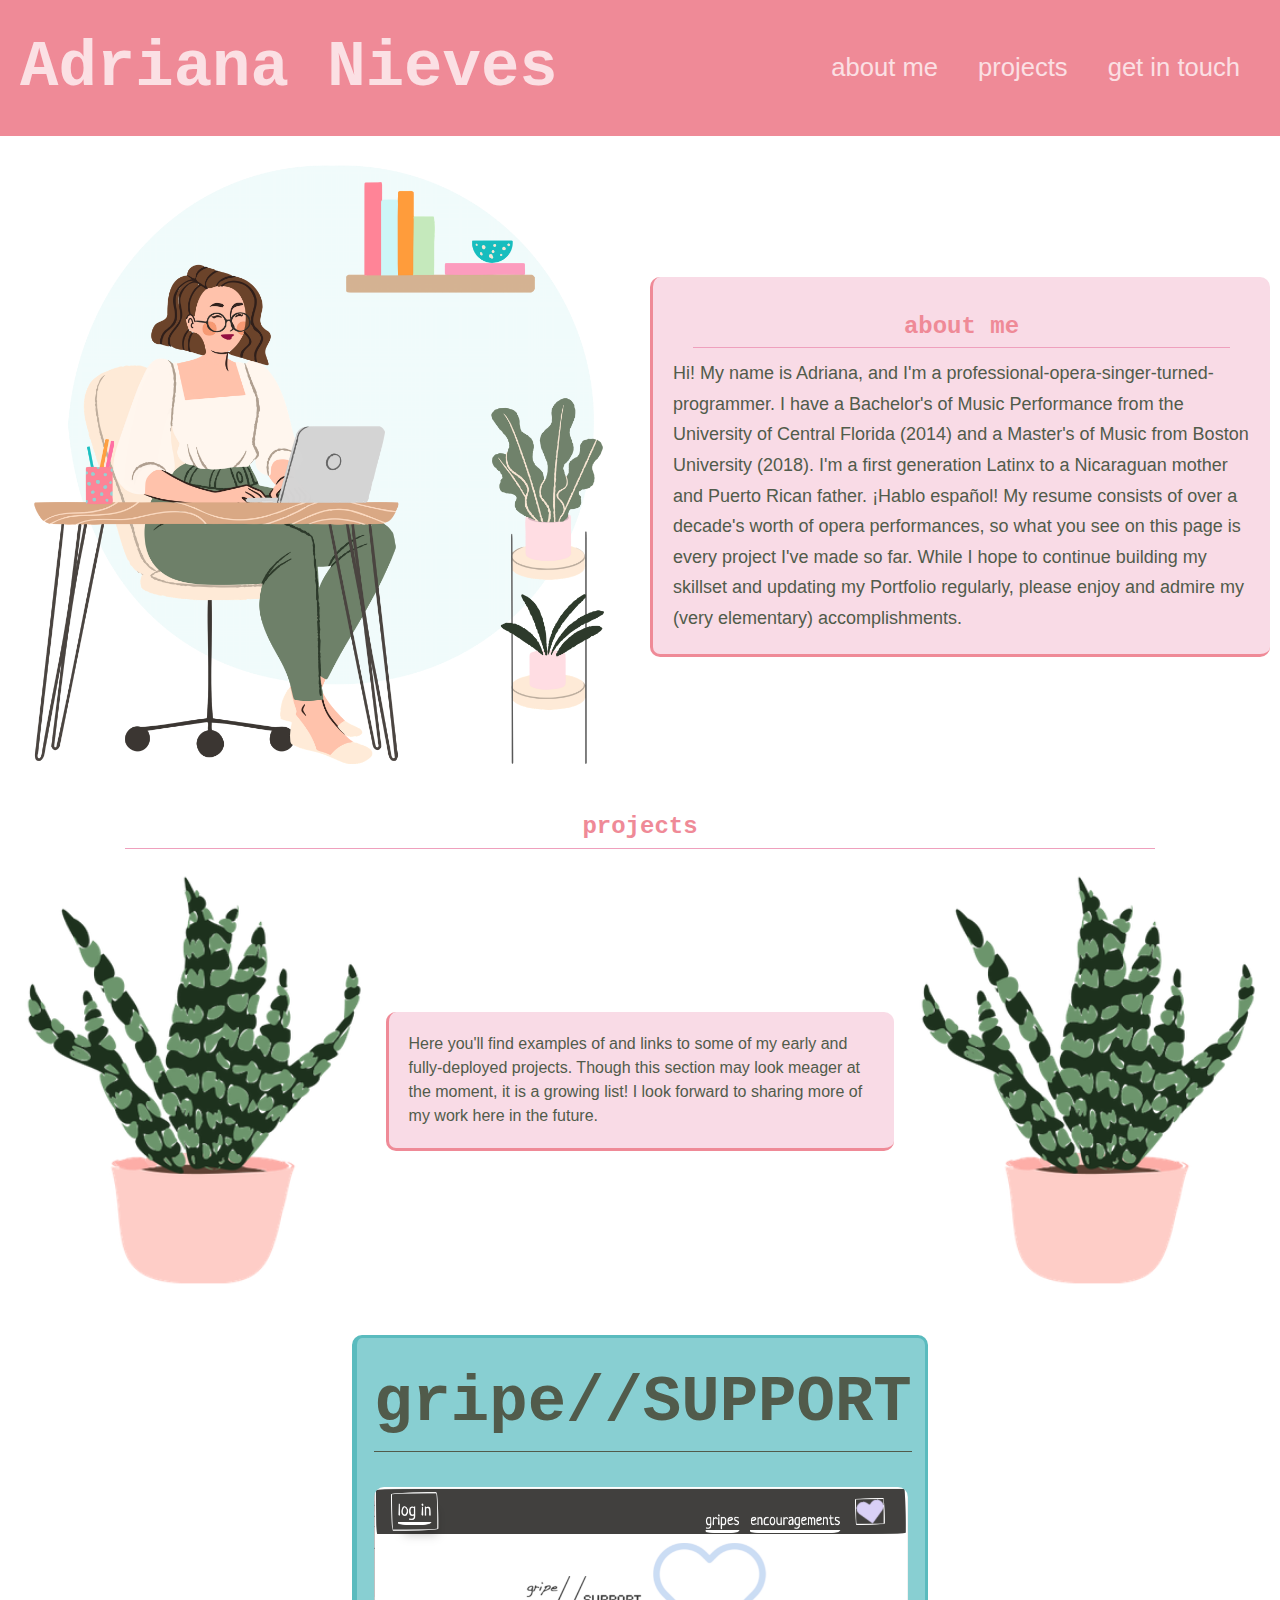
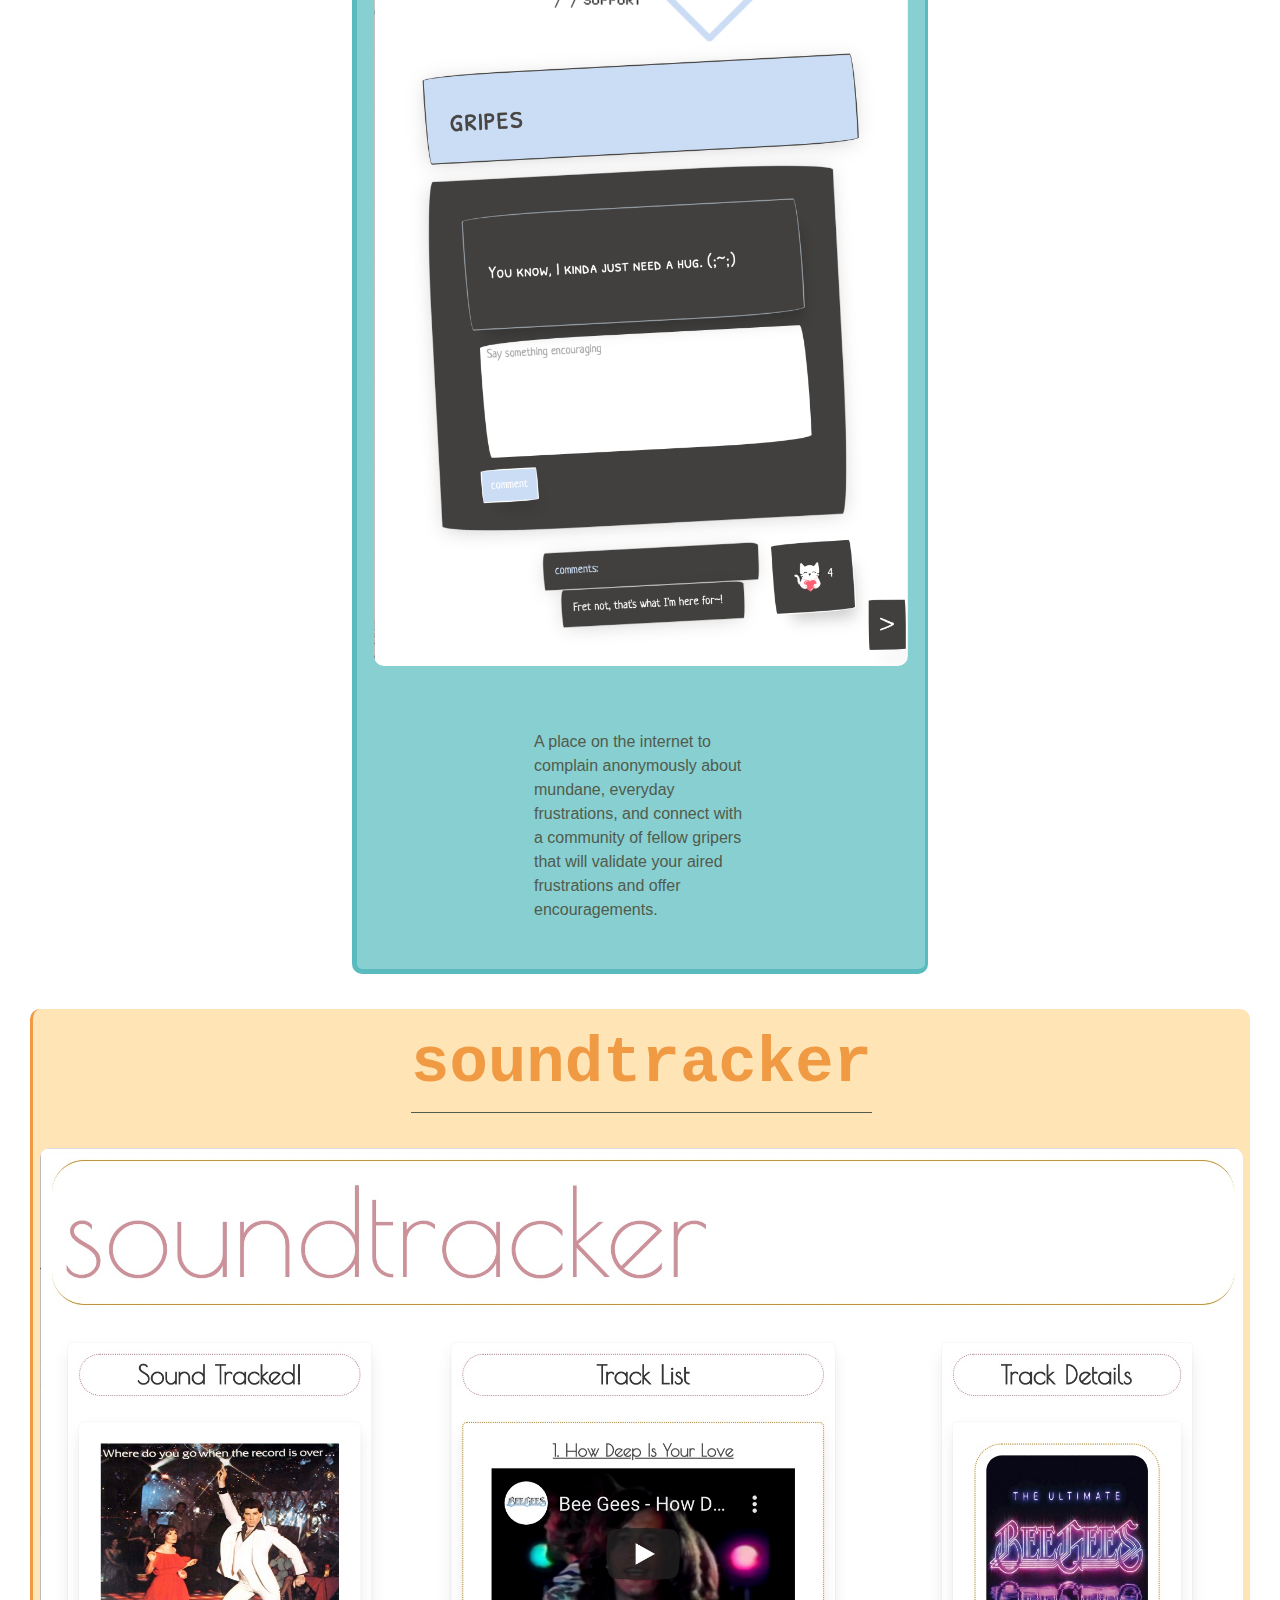
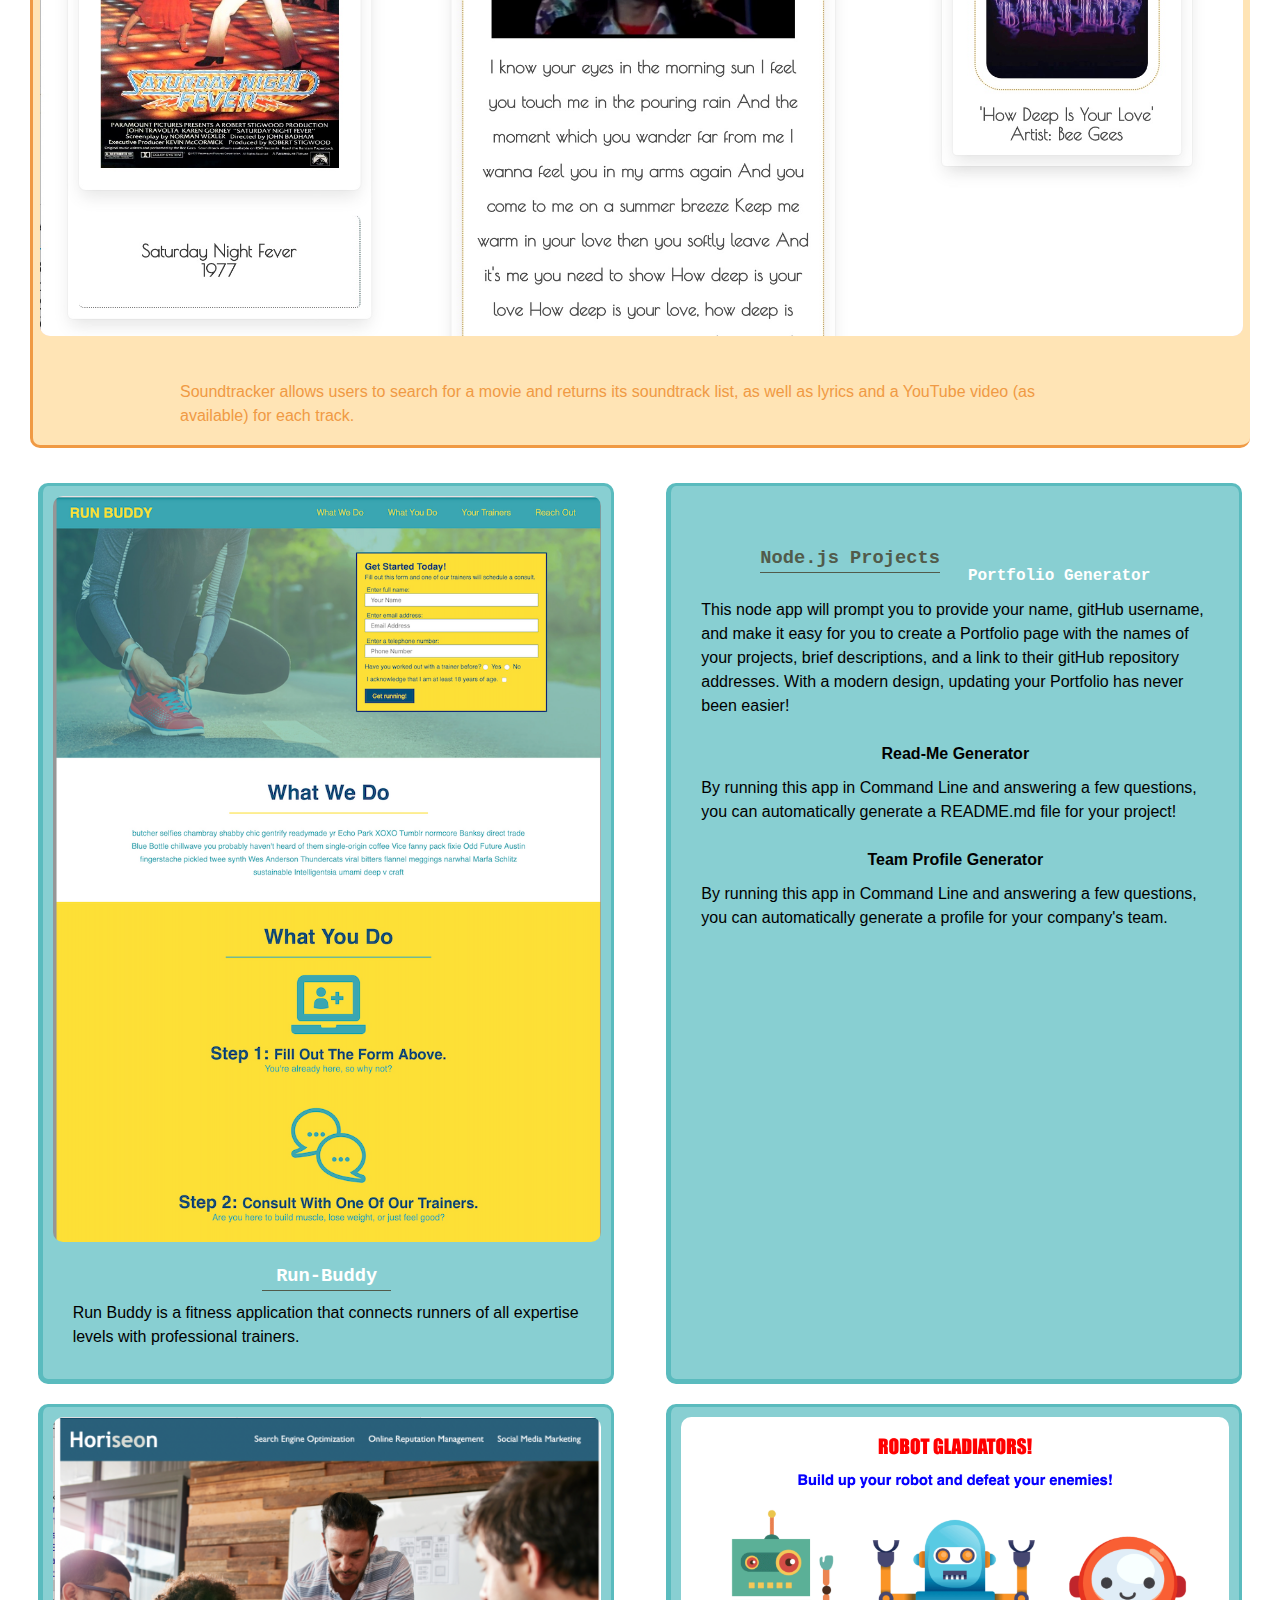
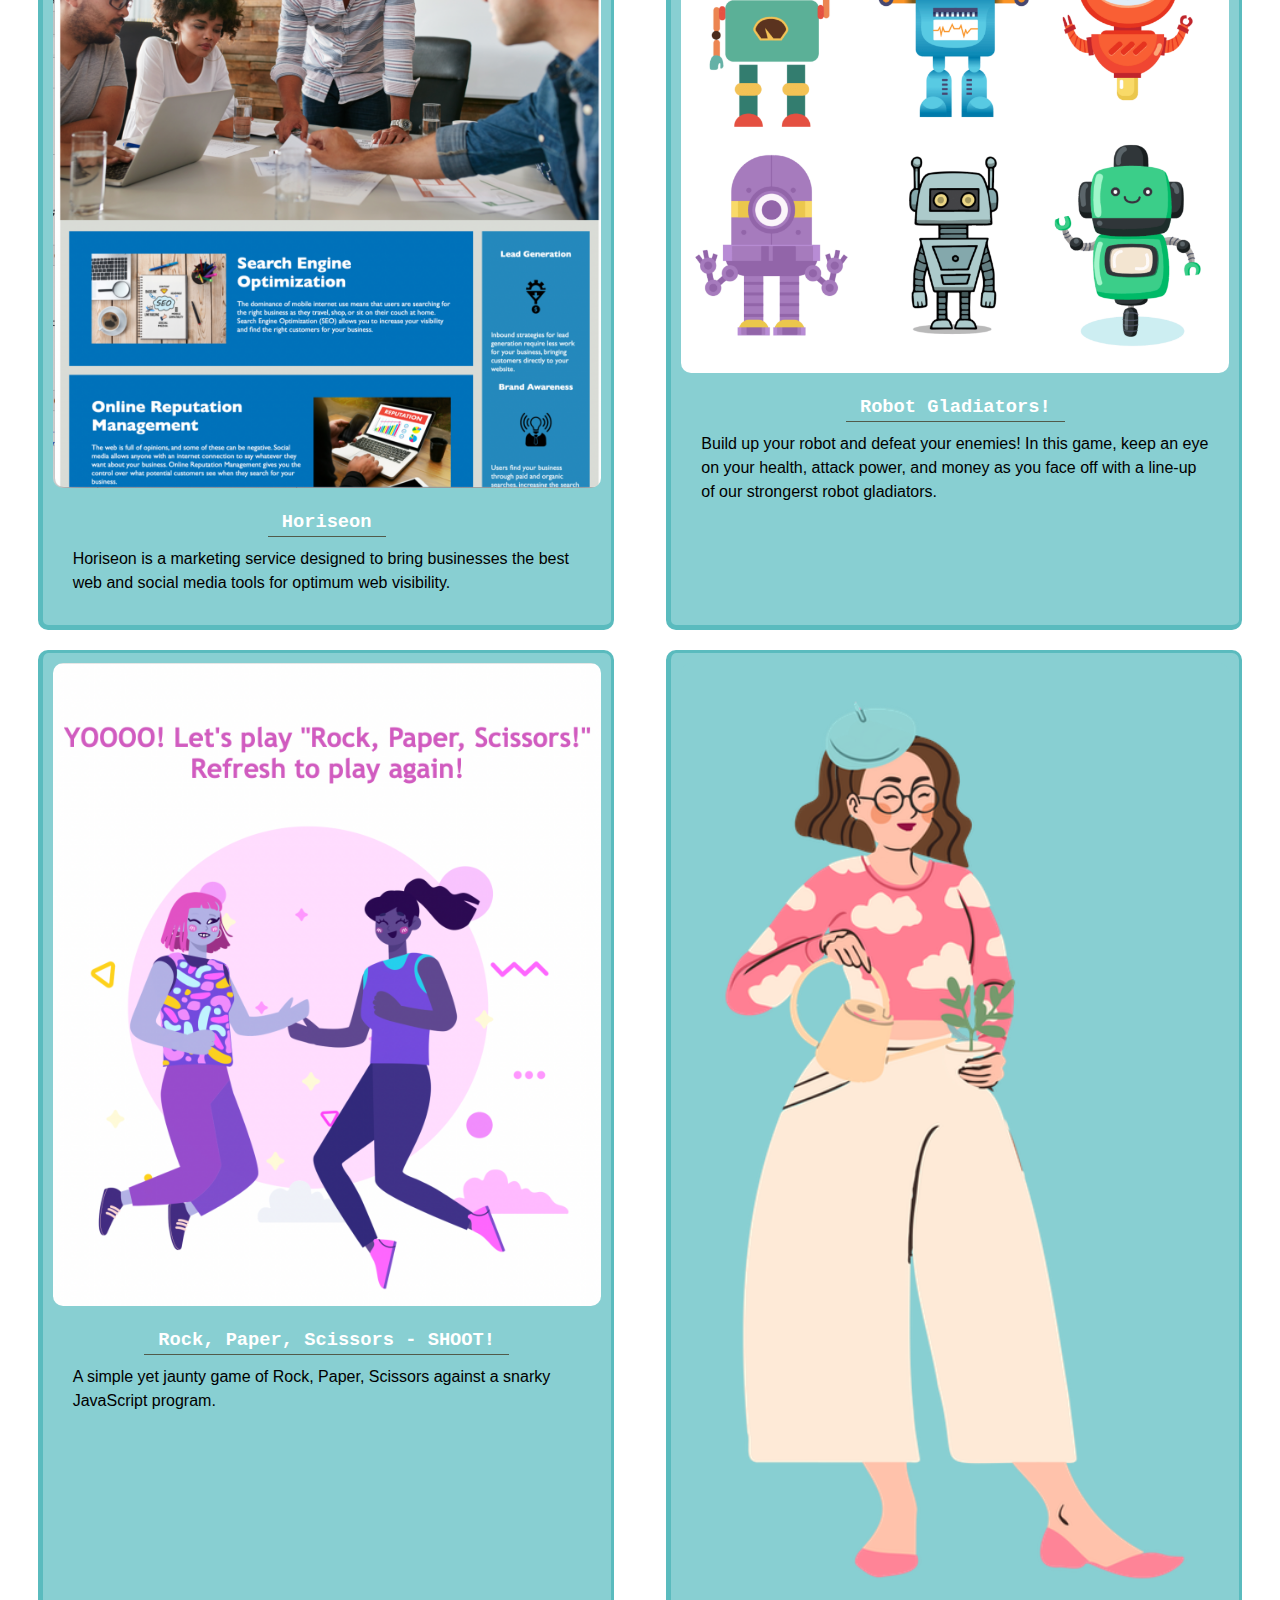
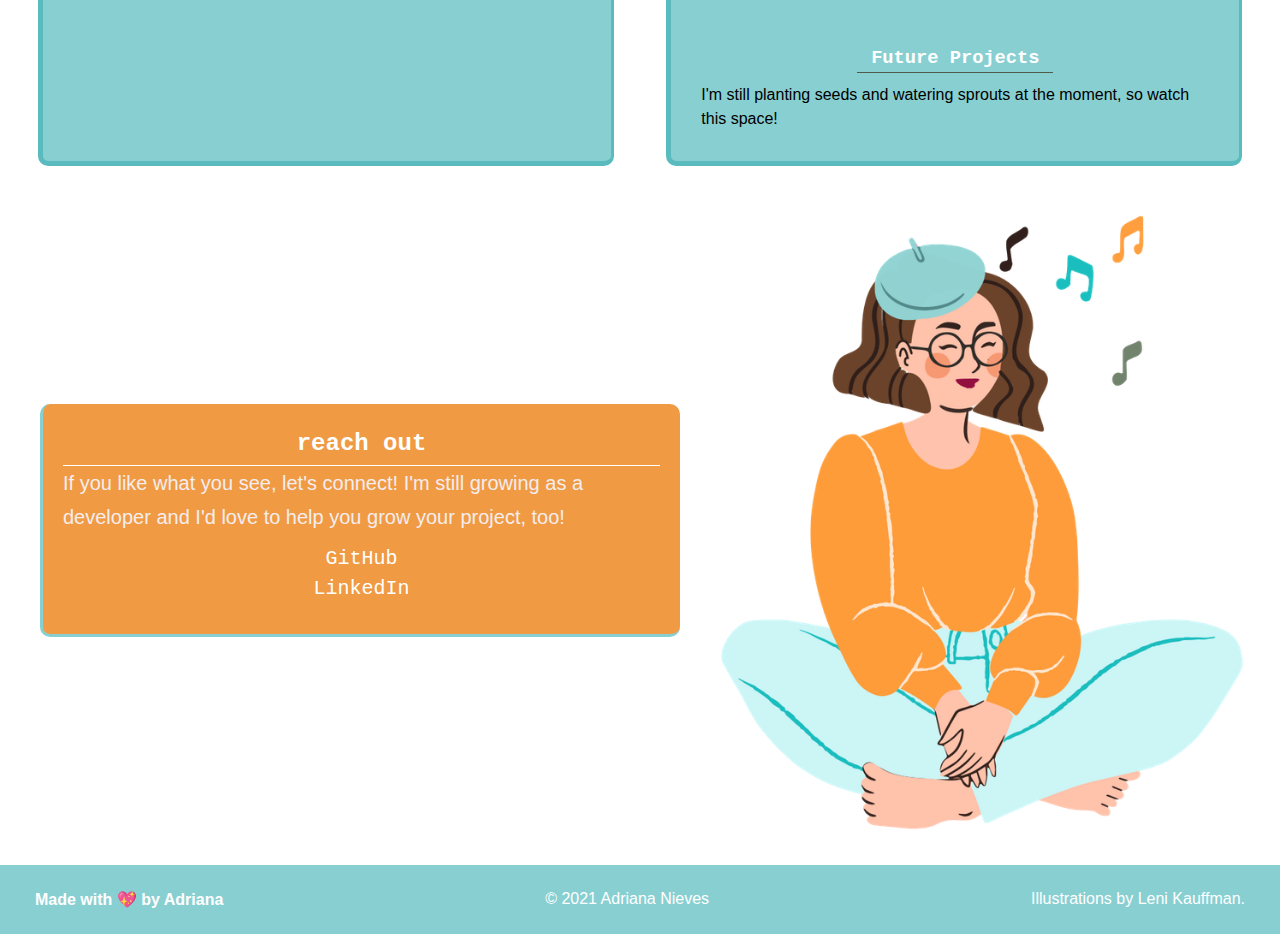
==== commit ec88d437: "formatting changes" ====
--- a/index.html
+++ b/index.html
@@ -63,231 +63,242 @@
                 </div>
             </div>
         </article>
-
-        <article class="gripeSupport">
-            <div class="project-desc">
-                <h3>
-                    gripe//SUPPORT
-                </h3>
-                <div class="landscape">
-                    <figure class="hover-img">
-                        <a href="https://infinite-bayou-42393.herokuapp.com">
-                            <img alt="gripeSupport" src="assets/images/web images/gripeSupportScreenShot.png"
-                                id="gSimg">
-                        </a>
-                    </figure>
-                </div>
-                <br>
-                <p class="card-desc">
-                    A place on the internet to complain anonymously about mundane, everyday frustrations, and connect
-                    with a community of fellow gripers that will validate your aired frustrations and offer
-                    encouragements.
-                </p>
-            </div>
-        </article>
-
-        <article class="soundtracker">
-            <div class="project-desc">
-                <h3>
-                    soundtracker
-                </h3>
-                <div class="landscape">
-                    <figure class="hover-img">
-                        <a href="https://itsmeadriana.github.io/Project1/">
-                            <img alt="soundtracker" src="assets/images/web images/soundtracker-preview.jpg">
-                        </a>
-                    </figure>
-                </div>
-                <br>
-                <p class="card-desc">
-                    Soundtracker allows users to search for a movie and returns its soundtrack list, as well as lyrics
-                    and a YouTube video (as available) for each track.
-                </p>
-            </div>
-        </article>
-
-
-
         <section class="card-row">
             <section class="card-row">
-                <article class="cards">
-                    <div class="card-imgs" id="run-buddy-banner">
-                        <figure class="hover-img">
-                            <a href="https://itsmeadriana.github.io/Run-Buddy">
-                                <img class="card-imgs-link" src="assets/images/web images/run-buddy-card.png"
-                                    alt="Run-Buddy">
-                            </a>
-                        </figure>
-                    </div>
-                    <div class="card-desc">
+                <article class="gripeSupport cards">
+                    <div class="project-desc">
                         <h3>
-                            <a href="https://itsmeadriana.github.io/Hori-SEO-n/">
-                                Run-Buddy
-                            </a>
+                            gripe//SUPPORT
                         </h3>
-                        <p>
-                            Run Buddy is a fitness application that connects runners of all expertise levels with
-                            professional trainers.
+                        <div class="landscape">
+                            <figure class="hover-img card-imgs">
+                                <a href="https://infinite-bayou-42393.herokuapp.com">
+                                    <img alt="gripeSupport" src="assets/images/web images/gripeSupportScreenShot.png"
+                                        id="gSimg">
+                                </a>
+                            </figure>
+                        </div>
+                        <br>
+                        <p class="card-desc">
+                            A place on the internet to complain anonymously about mundane, everyday frustrations, and
+                            connect
+                            with a community of fellow gripers that will validate your aired frustrations and offer
+                            encouragements.
                         </p>
                     </div>
                 </article>
 
-                <article class="cards">
-                    <div class="card-desc">
-                        <a id="nodeProjects">
-                            <h3>Node.js Projects </h3>
-                        </a>
+                <article class="soundtracker">
+                    <div class="project-desc">
+                        <h3>
+                            soundtracker
+                        </h3>
+                        <div class="landscape">
+                            <figure class="hover-img">
+                                <a href="https://itsmeadriana.github.io/Project1/">
+                                    <img alt="soundtracker" src="assets/images/web images/soundtracker-preview.jpg">
+                                </a>
+                            </figure>
+                        </div>
                         <br>
-                        <br>
-                        <br>
-                        <h4 href="https://github.com/itsmeadriana/portfolio-generator">
-                            Portfolio Generator
-                        </h4>
-                        <p>
-                            This node app will prompt you to provide your name, gitHub username, and make it easy for
-                            you to create a Portfolio page with the names of your projects, brief descriptions, and a
-                            link to their gitHub repository addresses. With a modern design, updating your Portfolio has
-                            never been easier!
-                        </p>
-                        <br>
-                        <br>
-                        <h4 href="https://github.com/itsmeadriana/readme-generator">
-                            Read-Me Generator
-                        </h4>
-                        <p>
-                            By running this app in Command Line and answering a few questions, you can automatically
-                            generate a README.md file for your project!
-                        </p>
-                        <br> <br>
-                        <h4 href="https://github.com/itsmeadriana/readme-generator">
-                            Team Profile Generator
-                        </h4>
-                        <p>
-                            By running this app in Command Line and answering a few questions, you can automatically
-                            generate a profile for your company's team.
+                        <p class="card-desc">
+                            Soundtracker allows users to search for a movie and returns its soundtrack list, as well as
+                            lyrics
+                            and a YouTube video (as available) for each track.
                         </p>
                     </div>
                 </article>
 
-                <article class="cards">
-                    <div class="card-imgs" id="Horiseon">
-                        <figure class="hover-img">
-                            <a href="https://itsmeadriana.github.io/Hori-SEO-n/">
-                                <img class="card-imgs-link" src="assets/images/web images/Horiseon.png" alt="Horiseon">
+                    <article class="cards">
+                        <div class="card-imgs" id="run-buddy-banner">
+                            <figure class="hover-img">
+                                <a href="https://itsmeadriana.github.io/Run-Buddy">
+                                    <img class="card-imgs-link" src="assets/images/web images/run-buddy-card.png"
+                                        alt="Run-Buddy">
+                                </a>
+                            </figure>
+                        </div>
+                        <div class="card-desc">
+                            <h3>
+                                <a href="https://itsmeadriana.github.io/Hori-SEO-n/">
+                                    Run-Buddy
+                                </a>
+                            </h3>
+                            <p>
+                                Run Buddy is a fitness application that connects runners of all expertise levels
+                                with
+                                professional trainers.
+                            </p>
+                        </div>
+                    </article>
+
+                    <article class="cards">
+                        <div class="card-desc">
+                            <a id="nodeProjects">
+                                <h3>Node.js Projects </h3>
                             </a>
-                        </figure>
+                            <br>
+                            <br>
+                            <br>
+                            <h4>
+                                <a href="https://github.com/itsmeadriana/portfolio-generator">Portfolio Generator</a>
+                            </h4>
+                            <p>
+                                This node app will prompt you to provide your name, gitHub username, and make it
+                                easy for
+                                you to create a Portfolio page with the names of your projects, brief descriptions,
+                                and a
+                                link to their gitHub repository addresses. With a modern design, updating your
+                                Portfolio has
+                                never been easier!
+                            </p>
+                            <br>
+                            <br>
+                            <h4 href="https://github.com/itsmeadriana/readme-generator">
+                                Read-Me Generator
+                            </h4>
+                            <p>
+                                By running this app in Command Line and answering a few questions, you can
+                                automatically
+                                generate a README.md file for your project!
+                            </p>
+                            <br> <br>
+                            <h4 href="https://github.com/itsmeadriana/OOP-team-profile-generator">
+                                Team Profile Generator
+                            </h4>
+                            <p>
+                                By running this app in Command Line and answering a few questions, you can
+                                automatically
+                                generate a profile for your company's team.
+                            </p>
+                        </div>
+                    </article>
+
+                    <article class="cards">
+                        <div class="card-imgs" id="Horiseon">
+                            <figure class="hover-img">
+                                <a href="https://itsmeadriana.github.io/Hori-SEO-n/">
+                                    <img class="card-imgs-link" src="assets/images/web images/Horiseon.png"
+                                        alt="Horiseon">
+                                </a>
+                            </figure>
+                        </div>
+                        <div class="card-desc">
+                            <h3>
+                                <a href="https://itsmeadriana.github.io/Hori-SEO-n/">
+                                    Horiseon
+                                </a>
+                            </h3>
+                            <p>
+                                Horiseon is a marketing service designed to bring businesses the best web and social
+                                media
+                                tools for optimum web visibility.
+                            </p>
+                        </div>
+                    </article>
+
+                    <article class="cards">
+                        <div class="card-imgs" id="robot-gladiators">
+                            <figure class="hover-img">
+                                <a href="https://itsmeadriana.github.io/robot-gladiators/">
+                                    <img class="card-imgs-link" src="assets/images/web images/robot-gladiators.png"
+                                        alt="robot-gladiators">
+                                </a>
+                            </figure>
+                        </div>
+                        <div class="card-desc">
+                            <h3>
+                                <a href="https://itsmeadriana.github.io/robot-gladiators/">
+                                    Robot Gladiators!
+                                </a>
+                            </h3>
+                            <p>
+                                Build up your robot and defeat your enemies! In this game, keep an eye on your
+                                health,
+                                attack power, and money as you face off with a line-up of our strongerst robot
+                                gladiators.
+                            </p>
+                        </div>
+                    </article>
+
+                    <article class="cards" id="rps">
+                        <div class="card-imgs" id="rps">
+                            <figure class="hover-img">
+                                <a href="https://itsmeadriana.github.io/RockPaperScissors/">
+                                    <img class="card-imgs-link" src="assets/images/web images/rps.png">
+                                </a>
+                            </figure>
+                        </div>
+                        <div class="card-desc">
+                            <h3>
+                                <a href="https://itsmeadriana.github.io/RockPaperScissors/">
+                                    Rock, Paper, Scissors - SHOOT!
+                                </a>
+                            </h3>
+                            <p>
+                                A simple yet jaunty game of Rock, Paper, Scissors against a snarky JavaScript
+                                program.
+                            </p>
+                    </article>
+
+                    <article class="cards" id="futureworks">
+                        <div class="card-imgs" id="futureworks">
+                            <figure class="hover-img">
+                                <a href="https://github.com/itsmeadriana">
+                                    <img class="card-imgs-link" src="assets/images/Avatars/wateringcan.png"
+                                        alt="Adriana holds a watering can to a potted plant.">
+                                </a>
+                            </figure>
+                        </div>
+                        <div class="card-desc">
+                            <h3>
+                                <a href="https://github.com/itsmeadriana">
+                                    Future Projects
+                                </a>
+                            </h3>
+                            <p>
+                                I'm still planting seeds and watering sprouts at the moment, so watch this space!
+                            </p>
+                    </article>
+                </section>
+            </section>
+
+            <section class="contactme" id="contact">
+                <article class="contact-me-text">
+                    <h2>reach out</h2>
+                    <div class="contact-desc">
+                        If you like what you see, let's connect! I'm still growing as a developer and I'd love to
+                        help you
+                        grow your project, too!
                     </div>
-                    <div class="card-desc">
-                        <h3>
-                            <a href="https://itsmeadriana.github.io/Hori-SEO-n/">
-                                Horiseon
-                            </a>
-                        </h3>
-                        <p>
-                            Horiseon is a marketing service designed to bring businesses the best web and social media
-                            tools for optimum web visibility.
-                        </p>
+                    <div class="links">
+                        <ul>
+                            <li>
+                                <a class="github" href="https://github.com/itsmeadriana">GitHub</a>
+                            </li>
+                            <li>
+                                <a class="linkedin" href="https://www.linkedin.com/in/adriananieves/">LinkedIn</a>
+                            </li>
+                        </ul>
                     </div>
                 </article>
-
-                <article class="cards">
-                    <div class="card-imgs" id="robot-gladiators">
-                        <figure class="hover-img">
-                            <a href="https://itsmeadriana.github.io/robot-gladiators/">
-                                <img class="card-imgs-link" src="assets/images/web images/robot-gladiators.png"
-                                    alt="robot-gladiators">
-                            </a>
-                        </figure>
-                    </div>
-                    <div class="card-desc">
-                        <h3>
-                            <a href="https://itsmeadriana.github.io/robot-gladiators/">
-                                Robot Gladiators!
-                            </a>
-                        </h3>
-                        <p>
-                            Build up your robot and defeat your enemies! In this game, keep an eye on your health,
-                            attack power, and money as you face off with a line-up of our strongerst robot gladiators.
-                        </p>
-                    </div>
-                </article>
-
-                <article class="cards" id="rps">
-                    <div class="card-imgs" id="rps">
-                        <figure class="hover-img">
-                            <a href="https://itsmeadriana.github.io/RockPaperScissors/">
-                                <img class="card-imgs-link" src="assets/images/web images/rps.png">
-                            </a>
-                        </figure>
-                    </div>
-                    <div class="card-desc">
-                        <h3>
-                            <a href="https://itsmeadriana.github.io/RockPaperScissors/">
-                                Rock, Paper, Scissors - SHOOT!
-                            </a>
-                        </h3>
-                        <p>
-                            A simple yet jaunty game of Rock, Paper, Scissors against a snarky JavaScript program.
-                        </p>
-                </article>
-
-                <article class="cards" id="futureworks">
-                    <div class="card-imgs" id="futureworks">
-                        <figure class="hover-img">
-                            <a href="https://github.com/itsmeadriana">
-                                <img class="card-imgs-link" src="assets/images/Avatars/wateringcan.png"
-                                    alt="Adriana holds a watering can to a potted plant.">
-                            </a>
-                        </figure>
-                    </div>
-                    <div class="card-desc">
-                        <h3>
-                            <a href="https://github.com/itsmeadriana">
-                                Future Projects
-                            </a>
-                        </h3>
-                        <p>
-                            I'm still planting seeds and watering sprouts at the moment, so watch this space!
-                        </p>
-                </article>
+                <div id="contact" class="singing-img">
+                    <img src="assets/images/Avatars/sitting-and-singing.png" class="sitting-and-singing-img"
+                        alt="Adriana sitting and singing.">
+                </div>
             </section>
-        </section>
-
-        <section class="contactme" id="contact">
-            <article class="contact-me-text">
-                <h2>reach out</h2>
-                <div class="contact-desc">
-                    If you like what you see, let's connect! I'm still growing as a developer and I'd love to help you
-                    grow your project, too!
-                </div>
-                <div class="links">
-                    <ul>
-                        <li>
-                            <a class="github" href="https://github.com/itsmeadriana">GitHub</a>
-                        </li>
-                        <li>
-                            <a class="linkedin" href="https://www.linkedin.com/in/adriananieves/">LinkedIn</a>
-                        </li>
-                    </ul>
-                </div>
-            </article>
-            <div id="contact" class="singing-img">
-                <img src="assets/images/Avatars/sitting-and-singing.png" class="sitting-and-singing-img"
-                    alt="Adriana sitting and singing.">
-            </div>
-        </section>
-
-        <footer>
-            <h4>
-                Made with 💖 by Adriana
-            </h4>
-            <p>
-                &copy; 2021 Adriana Nieves
-            </p>
-            <p>
-                Illustrations by <a class="lenikauffman" href="https://www.lenikauffman.com/">Leni Kauffman</a>.
-            </p>
-        </footer>
+
+            <footer>
+                <h4>
+                    Made with 💖 by Adriana
+                </h4>
+                <p>
+                    &copy; 2021 Adriana Nieves
+                </p>
+                <p>
+                    Illustrations by <a class="lenikauffman" href="https://www.lenikauffman.com/">Leni Kauffman</a>.
+                </p>
+            </footer>
 </body>
 
 </html>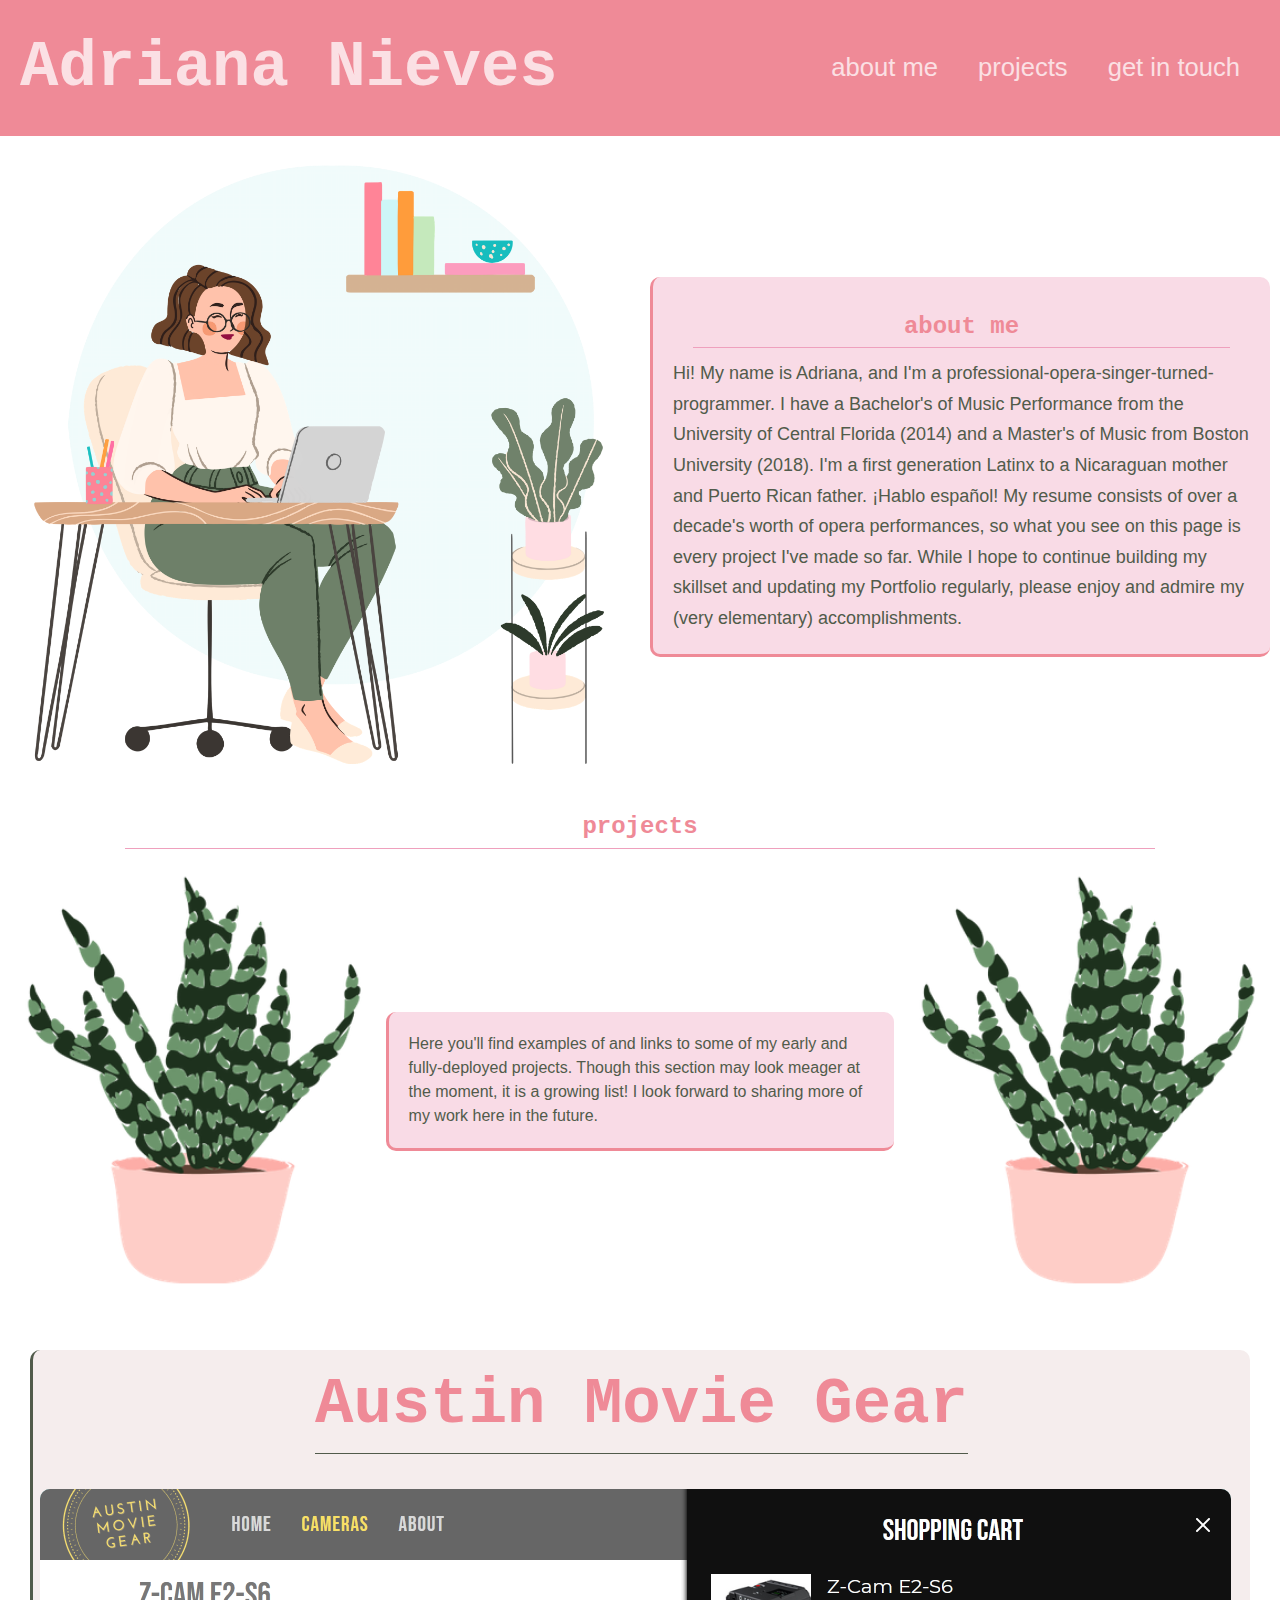
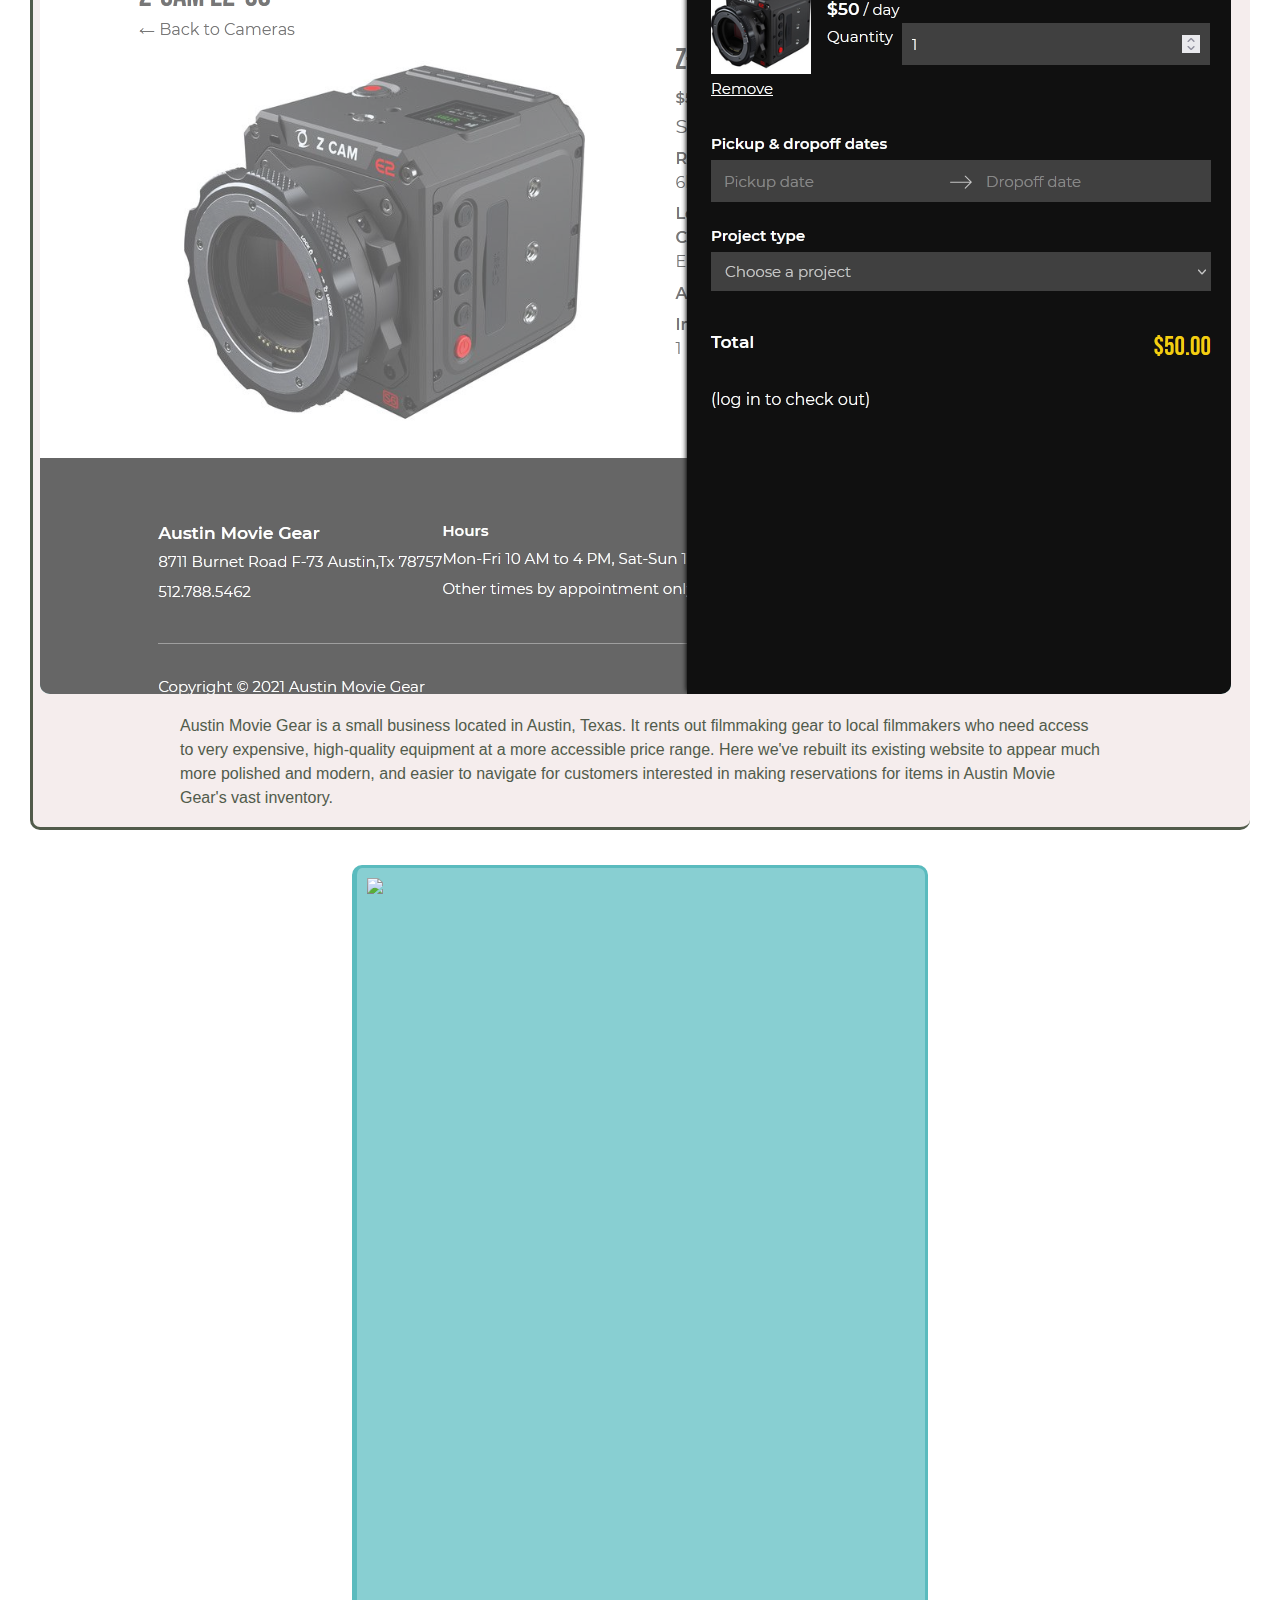
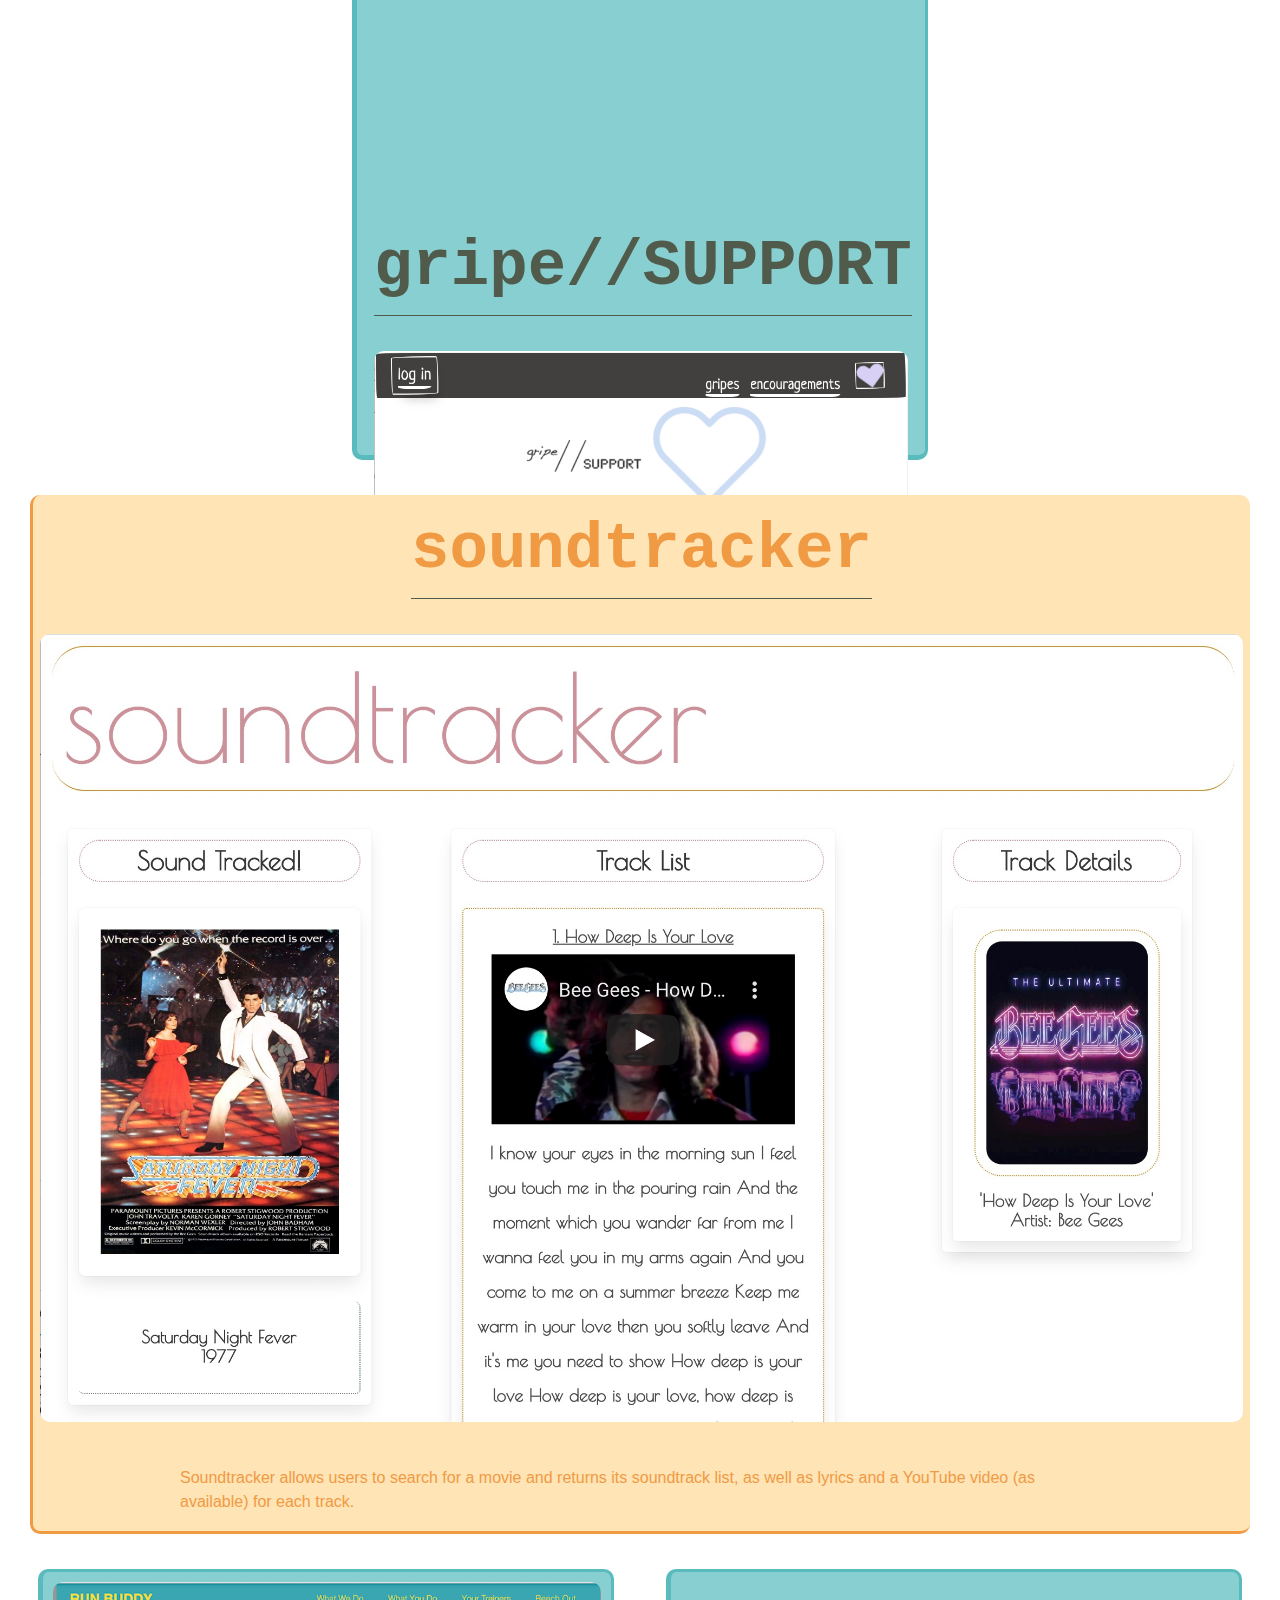
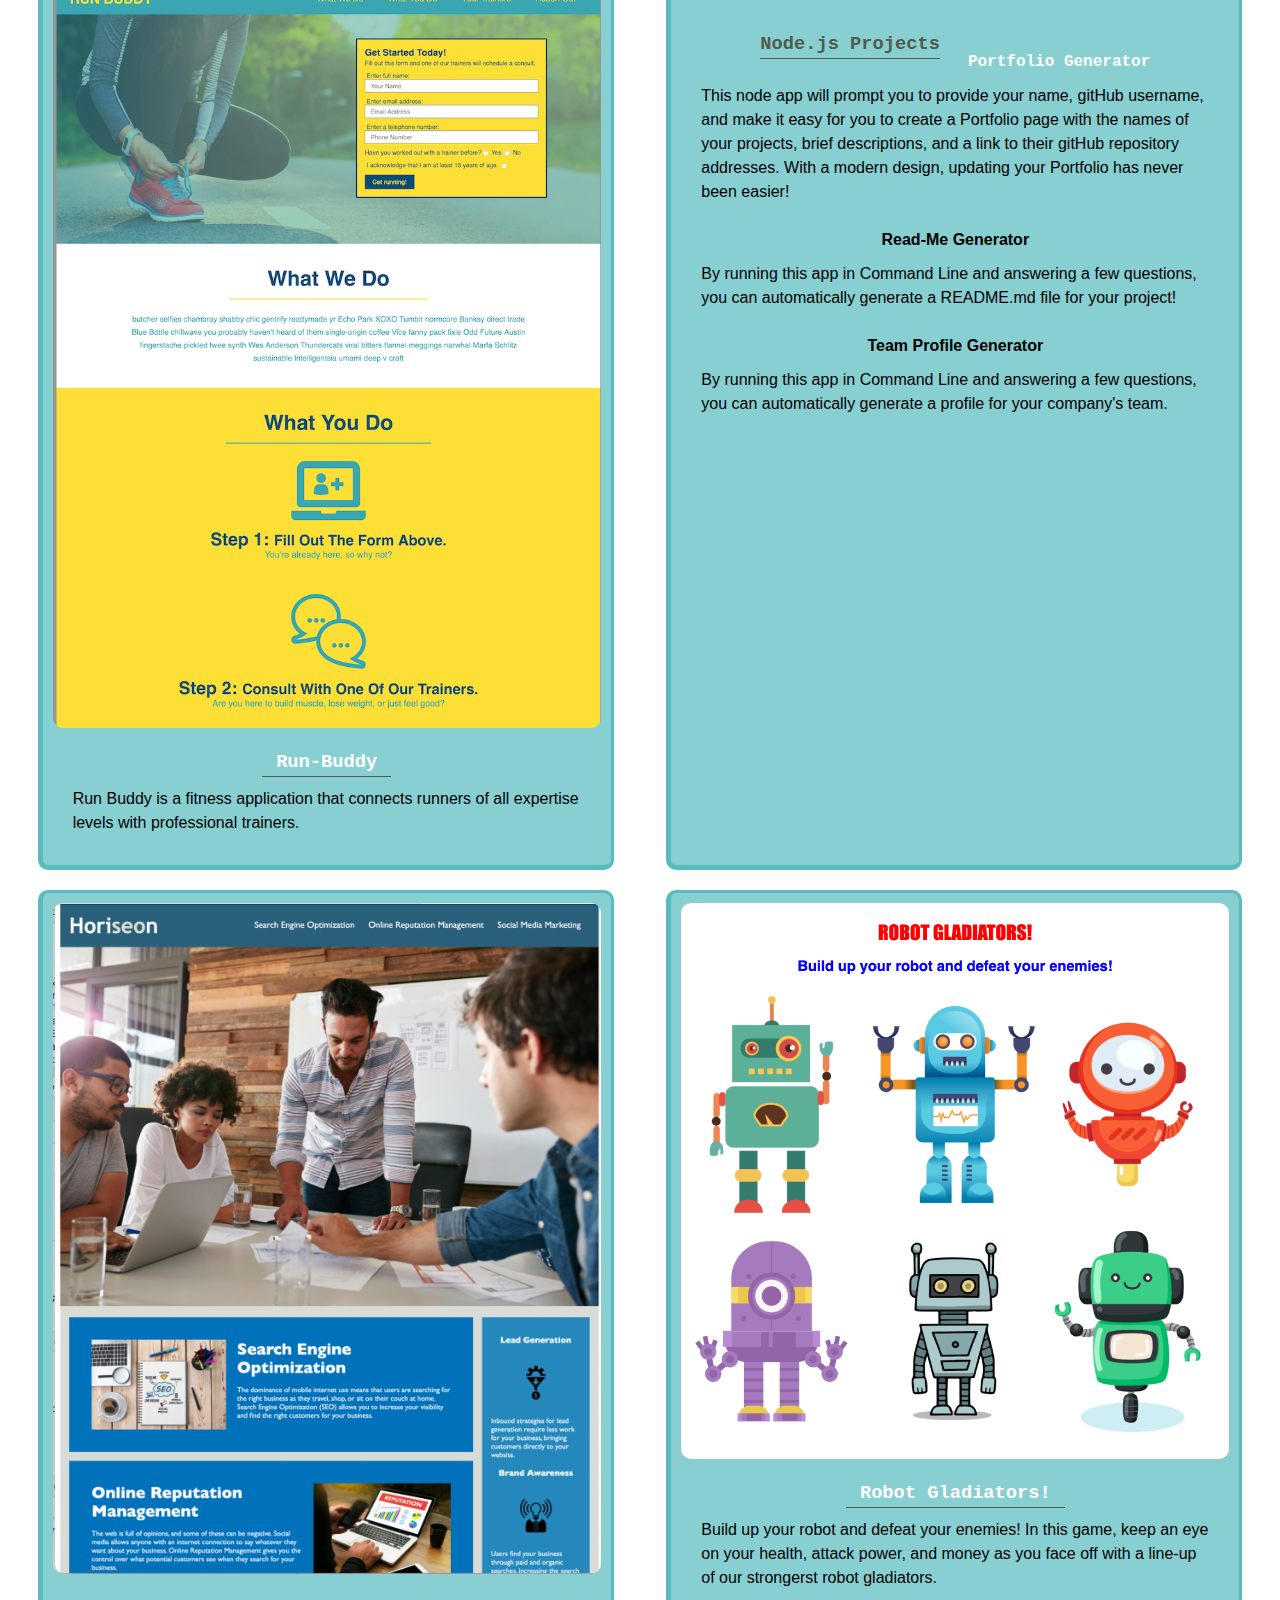
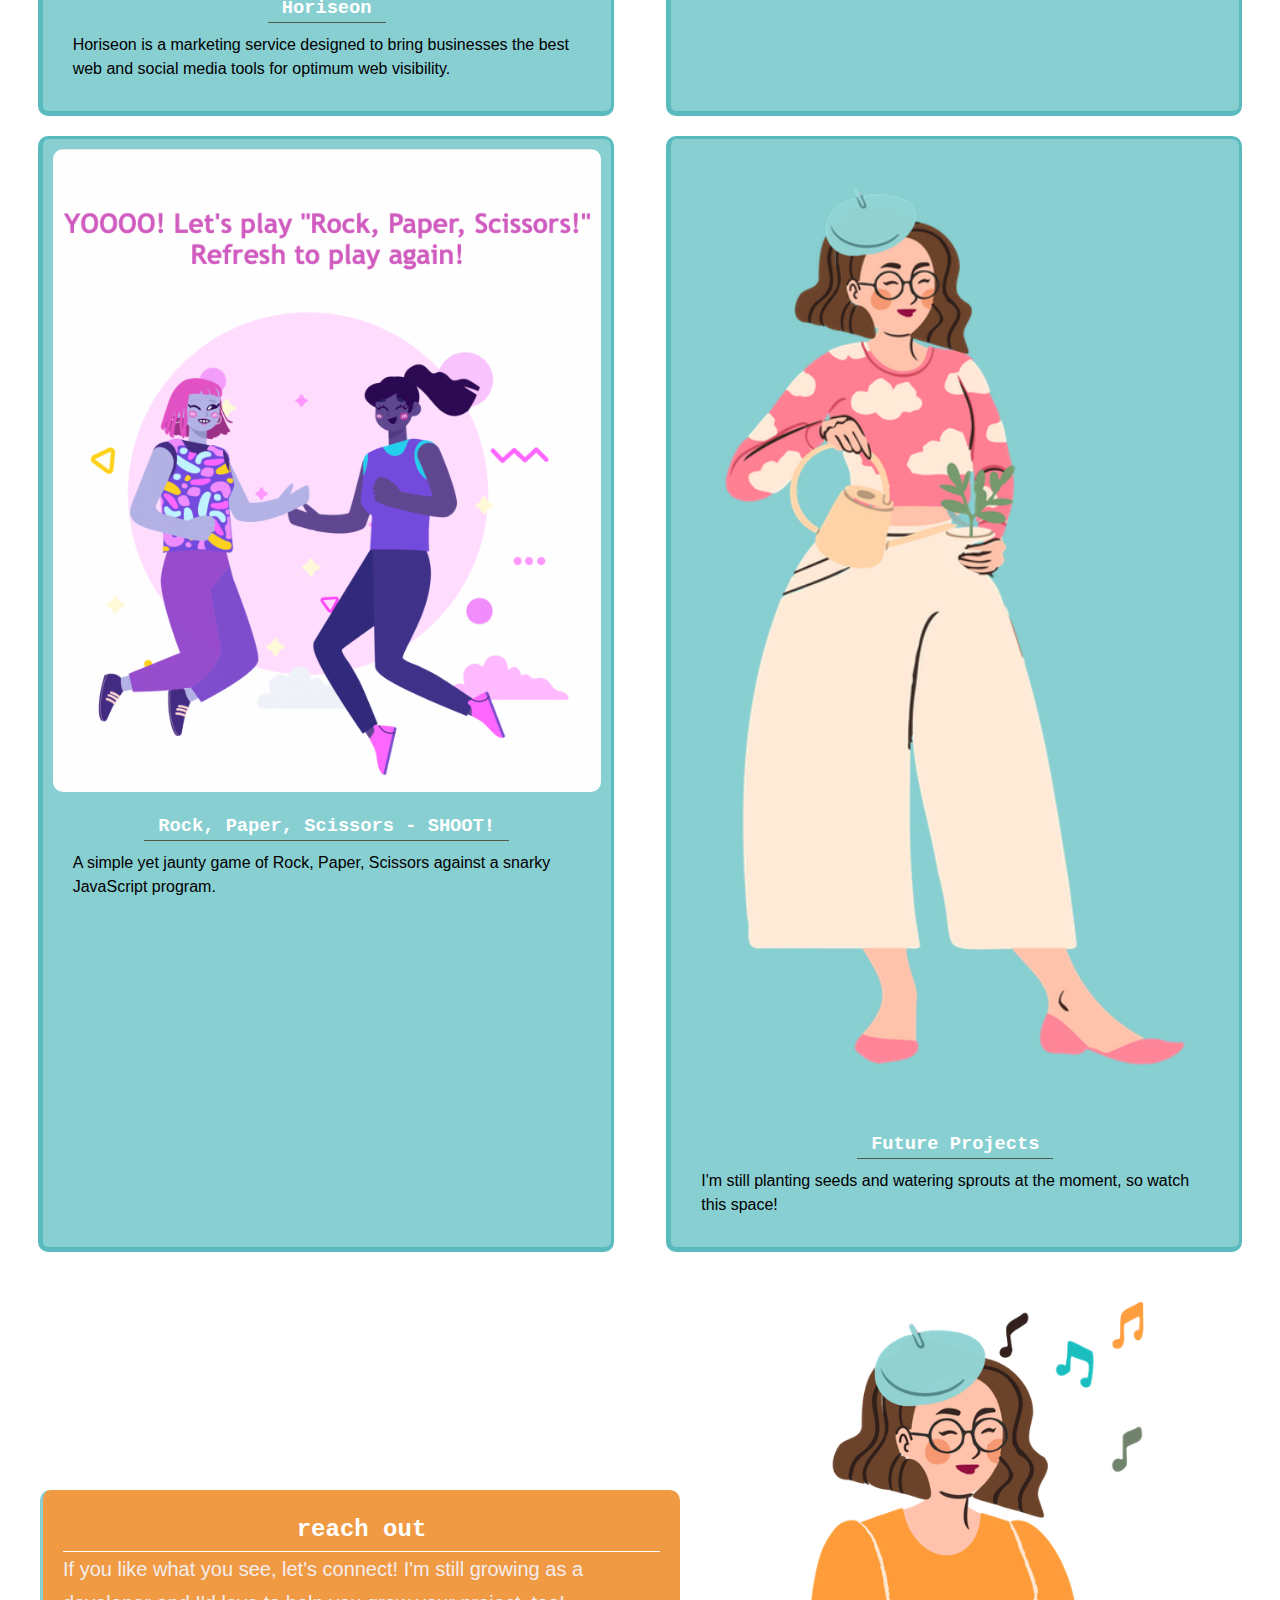
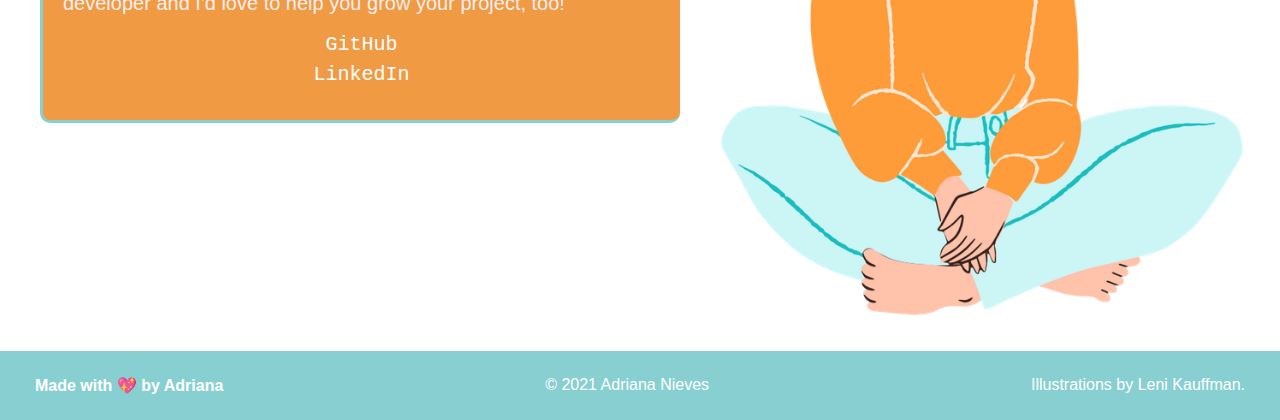
==== commit 836a14b0: "added atx movie gear" ====
--- a/index.html
+++ b/index.html
@@ -65,7 +65,30 @@
         </article>
         <section class="card-row">
             <section class="card-row">
+
+                <article class="atx-movie-gear">
+                    <div class="project-desc">
+                        <h3>
+                            Austin Movie Gear
+                        </h3>
+                        <div class="landscape">
+                            <figure class="hover-img card-imgs">
+                                <a href="https://polar-lowlands-07100.herokuapp.com/">
+                                    <img alt="austin movie gear homepage" src="assets/images/web images/atx-screenshot.png">
+                                </a>
+                            </figure>
+                        </div>
+                        <br>
+                        <p class="card-desc">
+                            Austin Movie Gear is a small business located in Austin, Texas. It rents out filmmaking gear to local filmmakers who need access to very expensive, high-quality equipment at a more accessible price range. Here we've rebuilt its existing website to appear much more polished and modern, and easier to navigate for customers interested in making reservations for items in Austin Movie Gear's vast inventory.
+                        </p>
+                    </div>
+                </article>
+
                 <article class="gripeSupport cards">
+                    <div class="projects-img">
+                        <img src="assets/images/Avatars/f" atl="snake plant">
+                    </div>
                     <div class="project-desc">
                         <h3>
                             gripe//SUPPORT
--- a/assets/css/style.css
+++ b/assets/css/style.css
@@ -153,6 +153,23 @@
     border-radius: 10px;
 }
 
+.atx-movie-gear h3 {
+    color: var(--primary-color);
+}
+
+.atx-movie-gear {
+    color:var(--text-color);
+    background-color: var(--highlight-color);
+    border-radius: 10px;
+    margin: 25px 30px;
+    border-bottom: 3px solid var(--text-color);
+    border-left: 3px solid var(--text-color);
+}
+
+.atx-movie-gear p {
+    padding: unset;
+}
+
 .gripeSupport h3 {
     color: var(--text-color);
 }
@@ -164,6 +181,10 @@
     margin: 25px 30px;
     border-bottom: 3px solid var(--text-color);
     border-left: 3px solid var(--text-color);
+}
+
+.gripeSupport p {
+    padding: unset;
 }
 
 .soundtracker h3 {
@@ -352,7 +373,7 @@
     display: flex;
     justify-content: center;
     flex-direction: column;
-    list-style: none; 
+    list-style: none;
 }
 
 .contact-me-text ul li a {
@@ -390,7 +411,7 @@
     height: auto;
     max-width: 100%;
     margin: 0 auto;
-    
+
 }
 
 h2 {
@@ -430,7 +451,7 @@
 footer a {
     color: white;
     text-decoration: none;
-    
+
 }
 
 footer a:hover {
@@ -449,17 +470,17 @@
         width: 100%;
         text-align: center;
     }
-  
+
     header nav ul {
         margin: 20px 0;
         width: 100%;
         justify-content: center;
     }
-  
+
     header nav ul li a {
         font-size: 20px;
     }
-  
+
     footer {
         flex-direction: column;
         justify-content: center;
@@ -525,7 +546,7 @@
     .projects-intro {
         flex: nowrap;
     }
-    
+
     .projects-img img {
         height: auto;
         width: 100%;
@@ -603,7 +624,7 @@
     footer p {
         font-size: 11px;
     }
-    
+
     .nav ul {
         flex-wrap: wrap;
         flex-direction: column;
@@ -624,7 +645,7 @@
         font-size: 16px;
         max-width: 60%;
     }
-    
+
     .Run-Buddy h3 {
         font-size: 18px;
     }
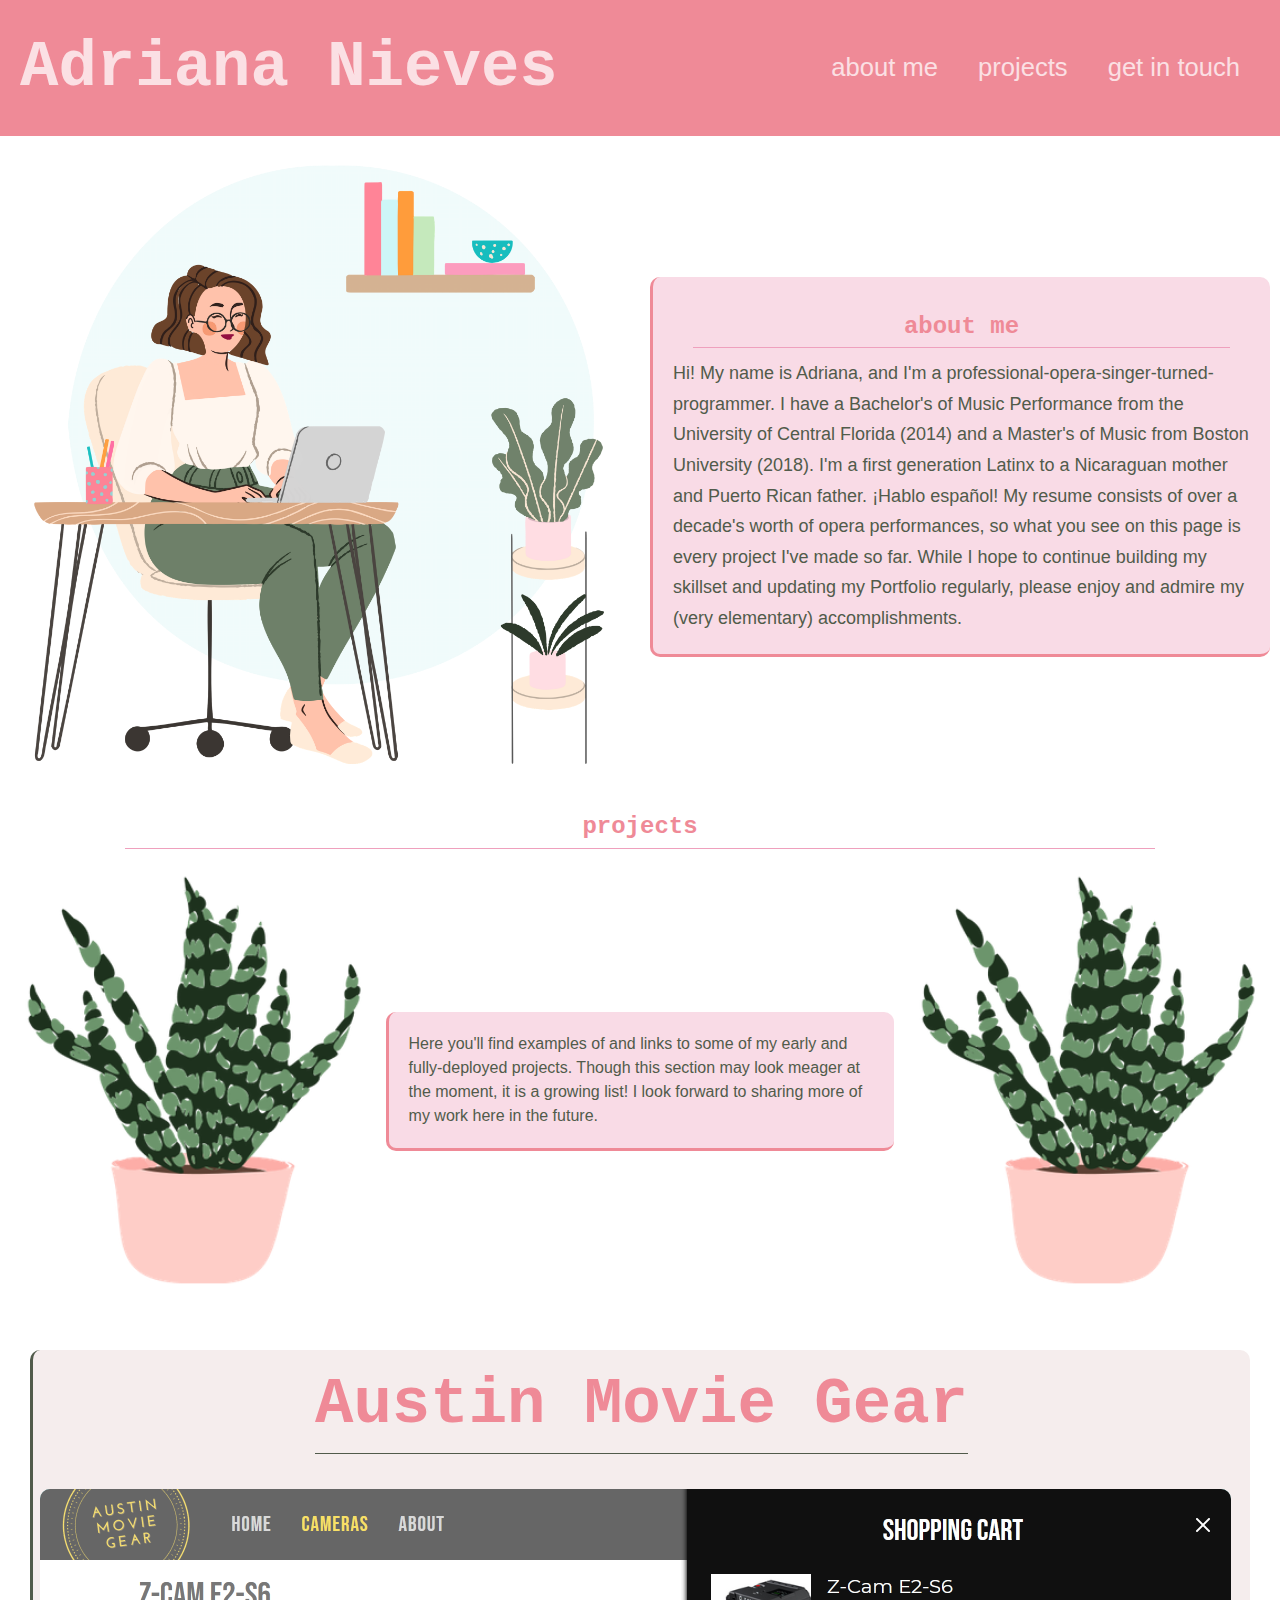
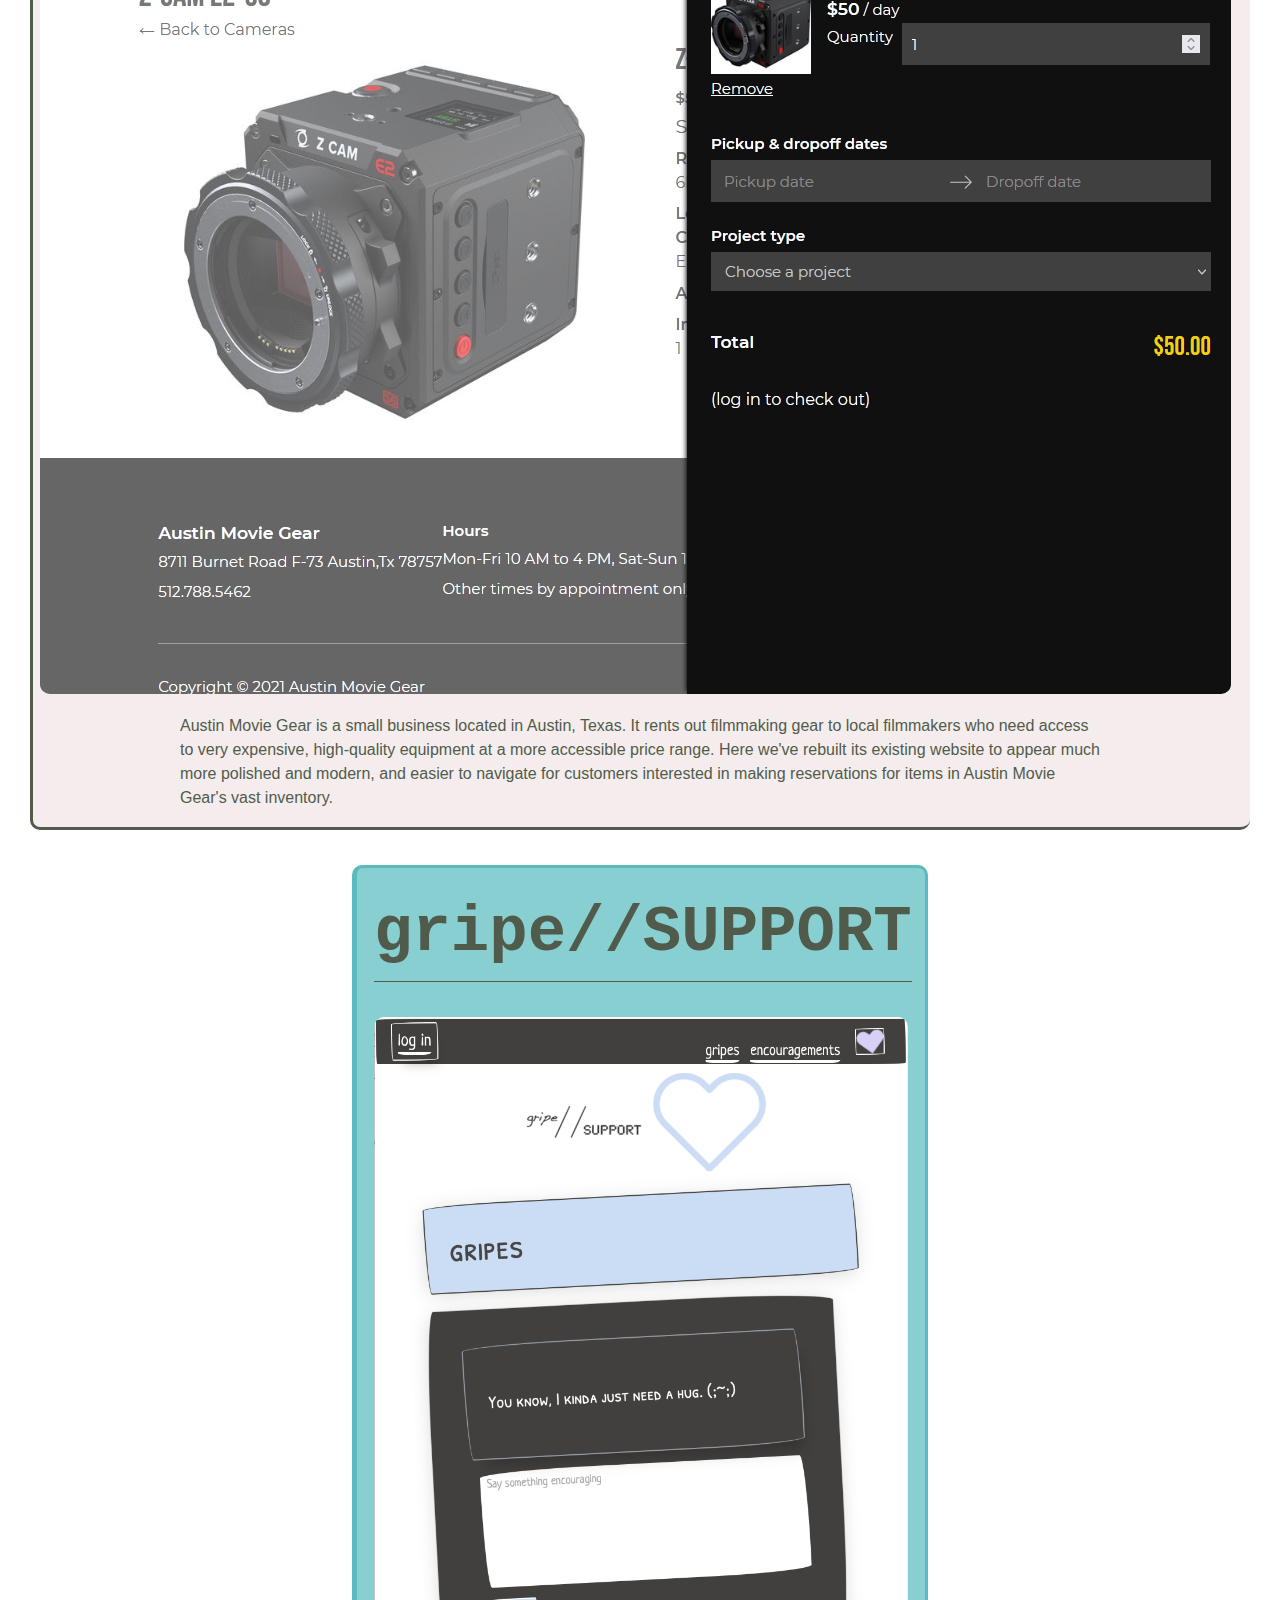
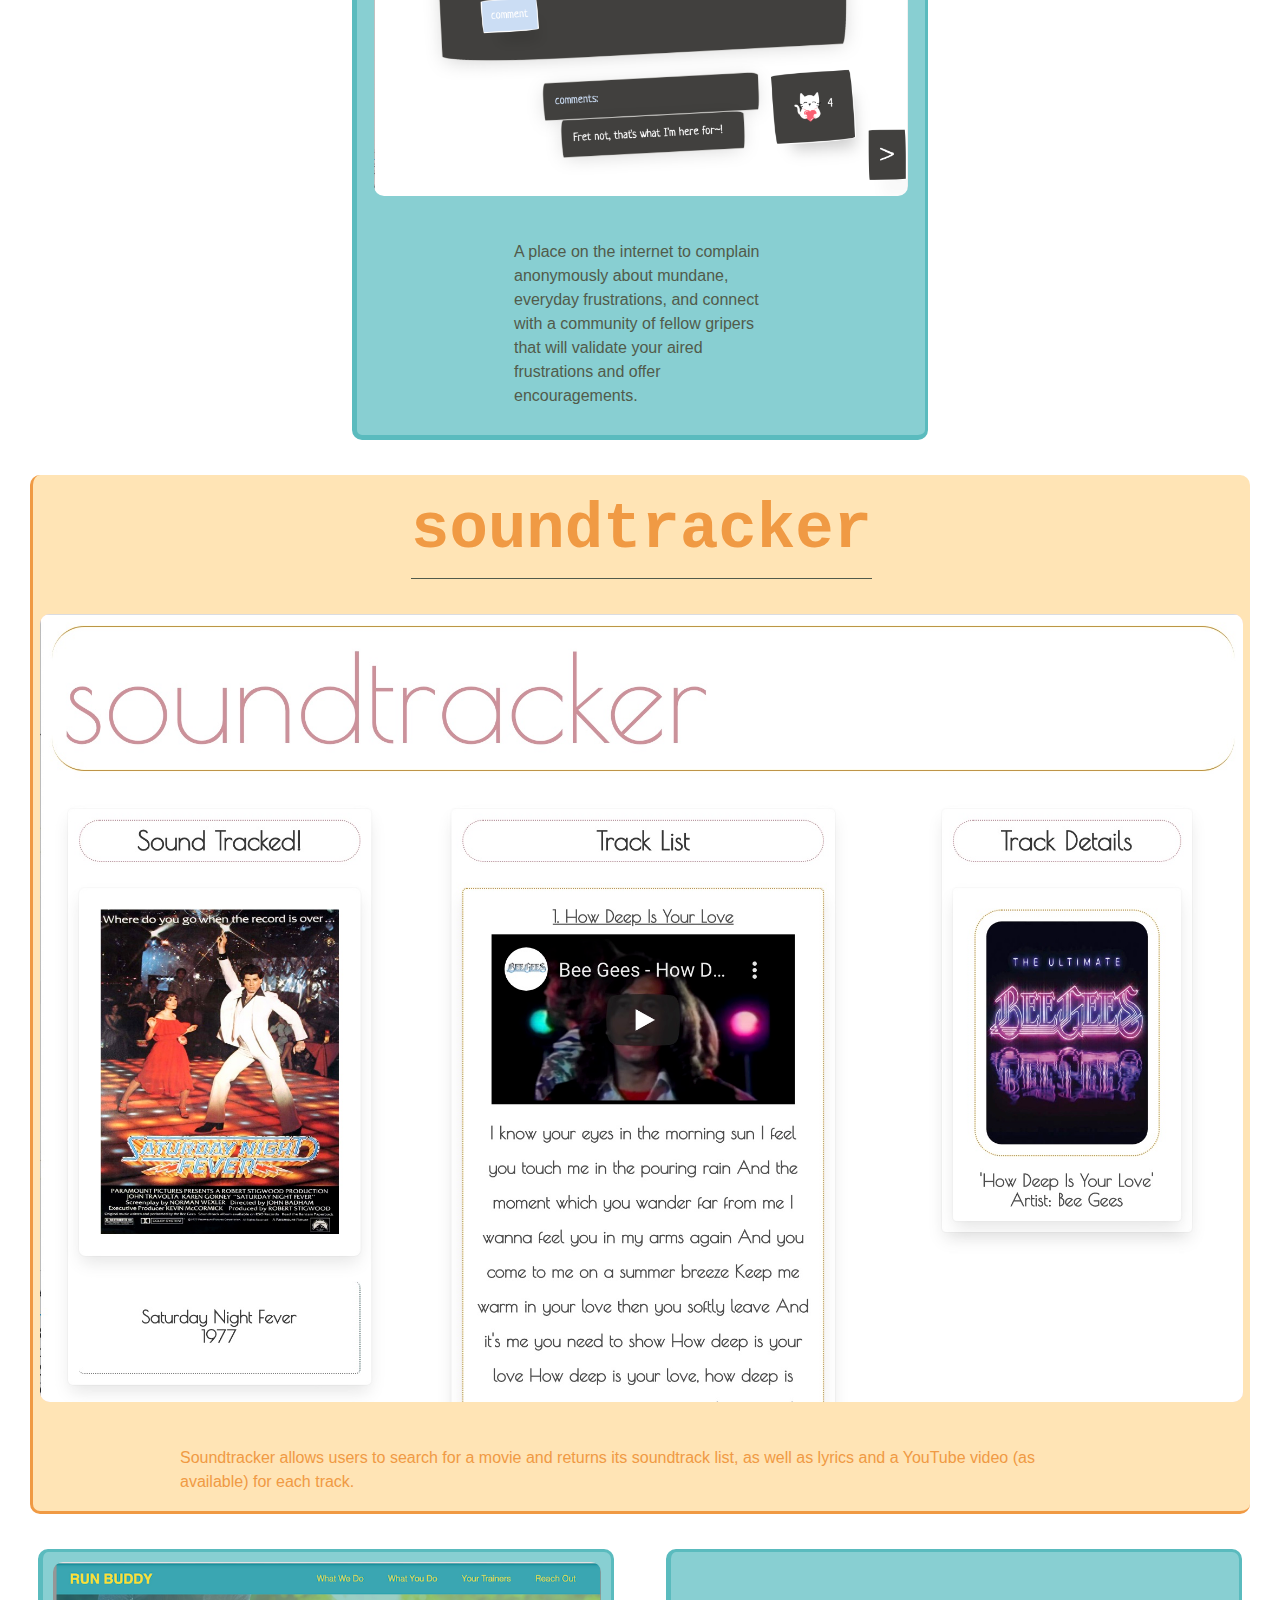
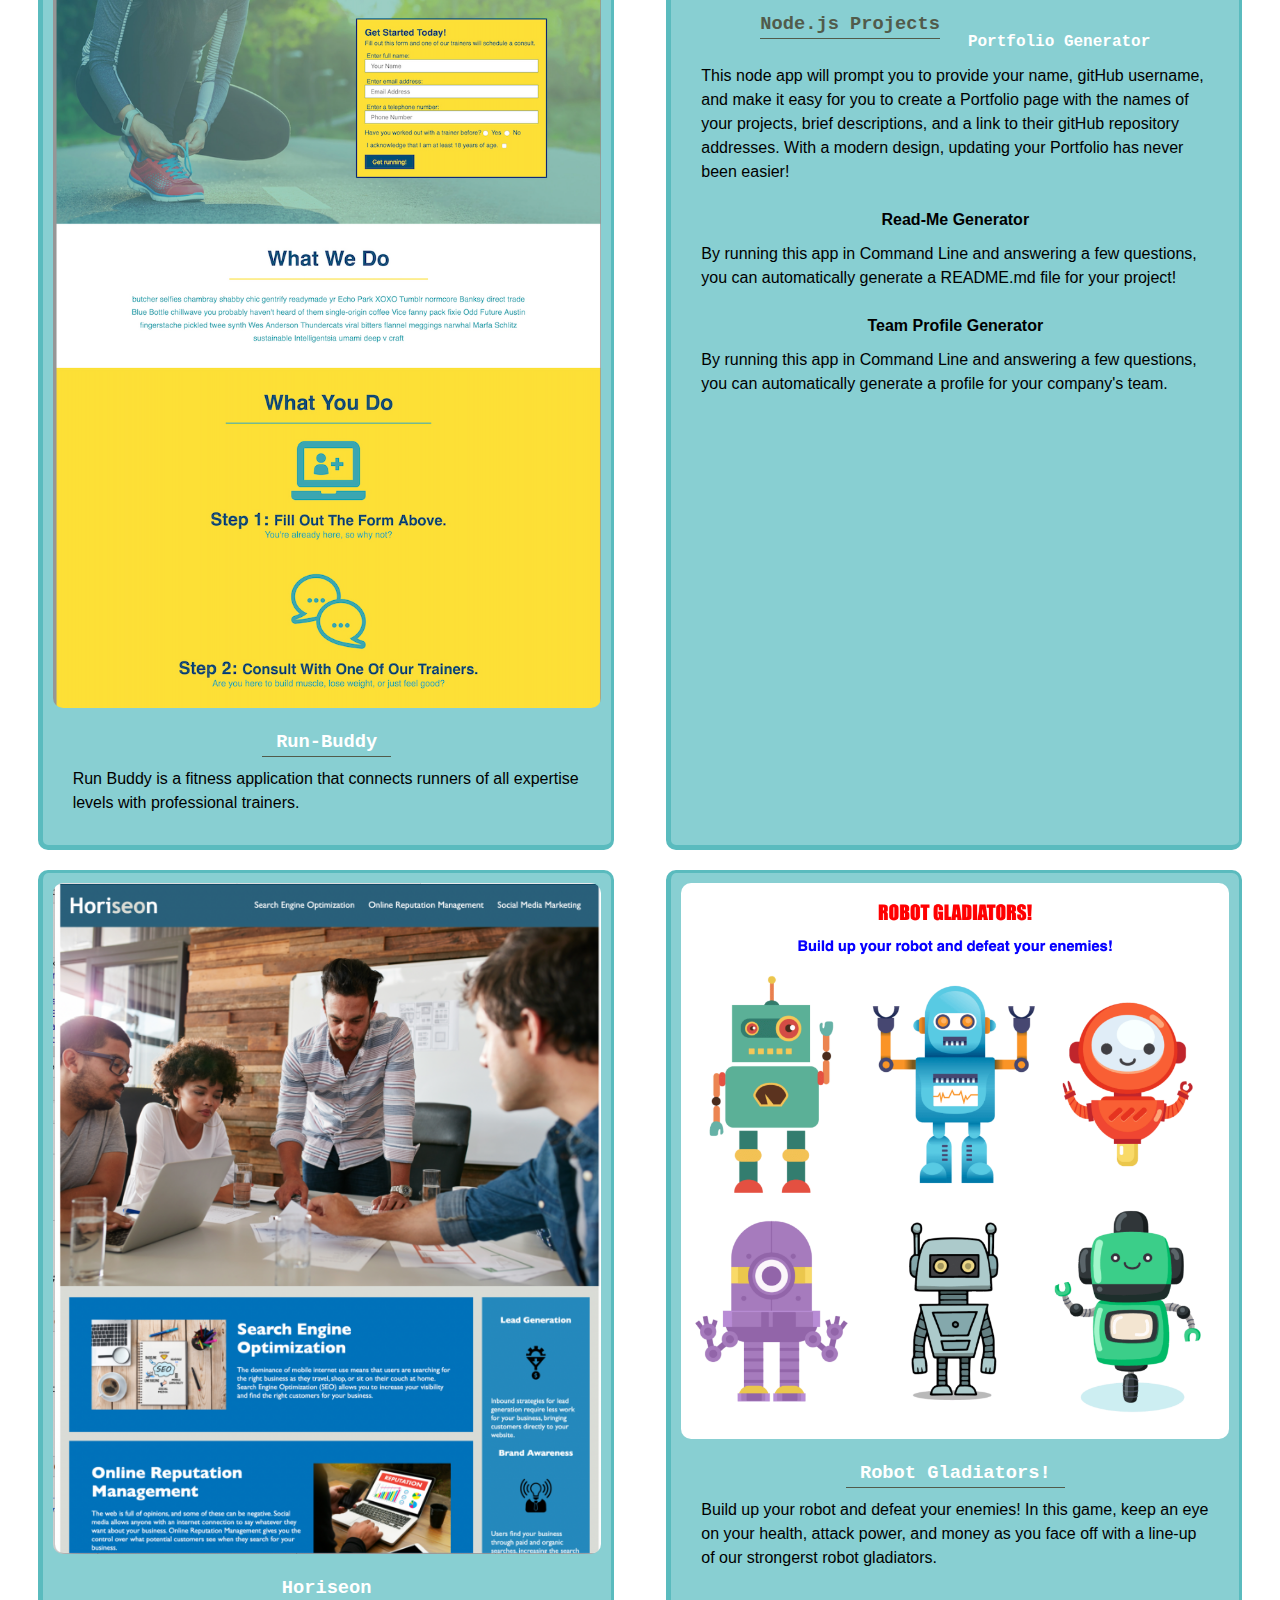
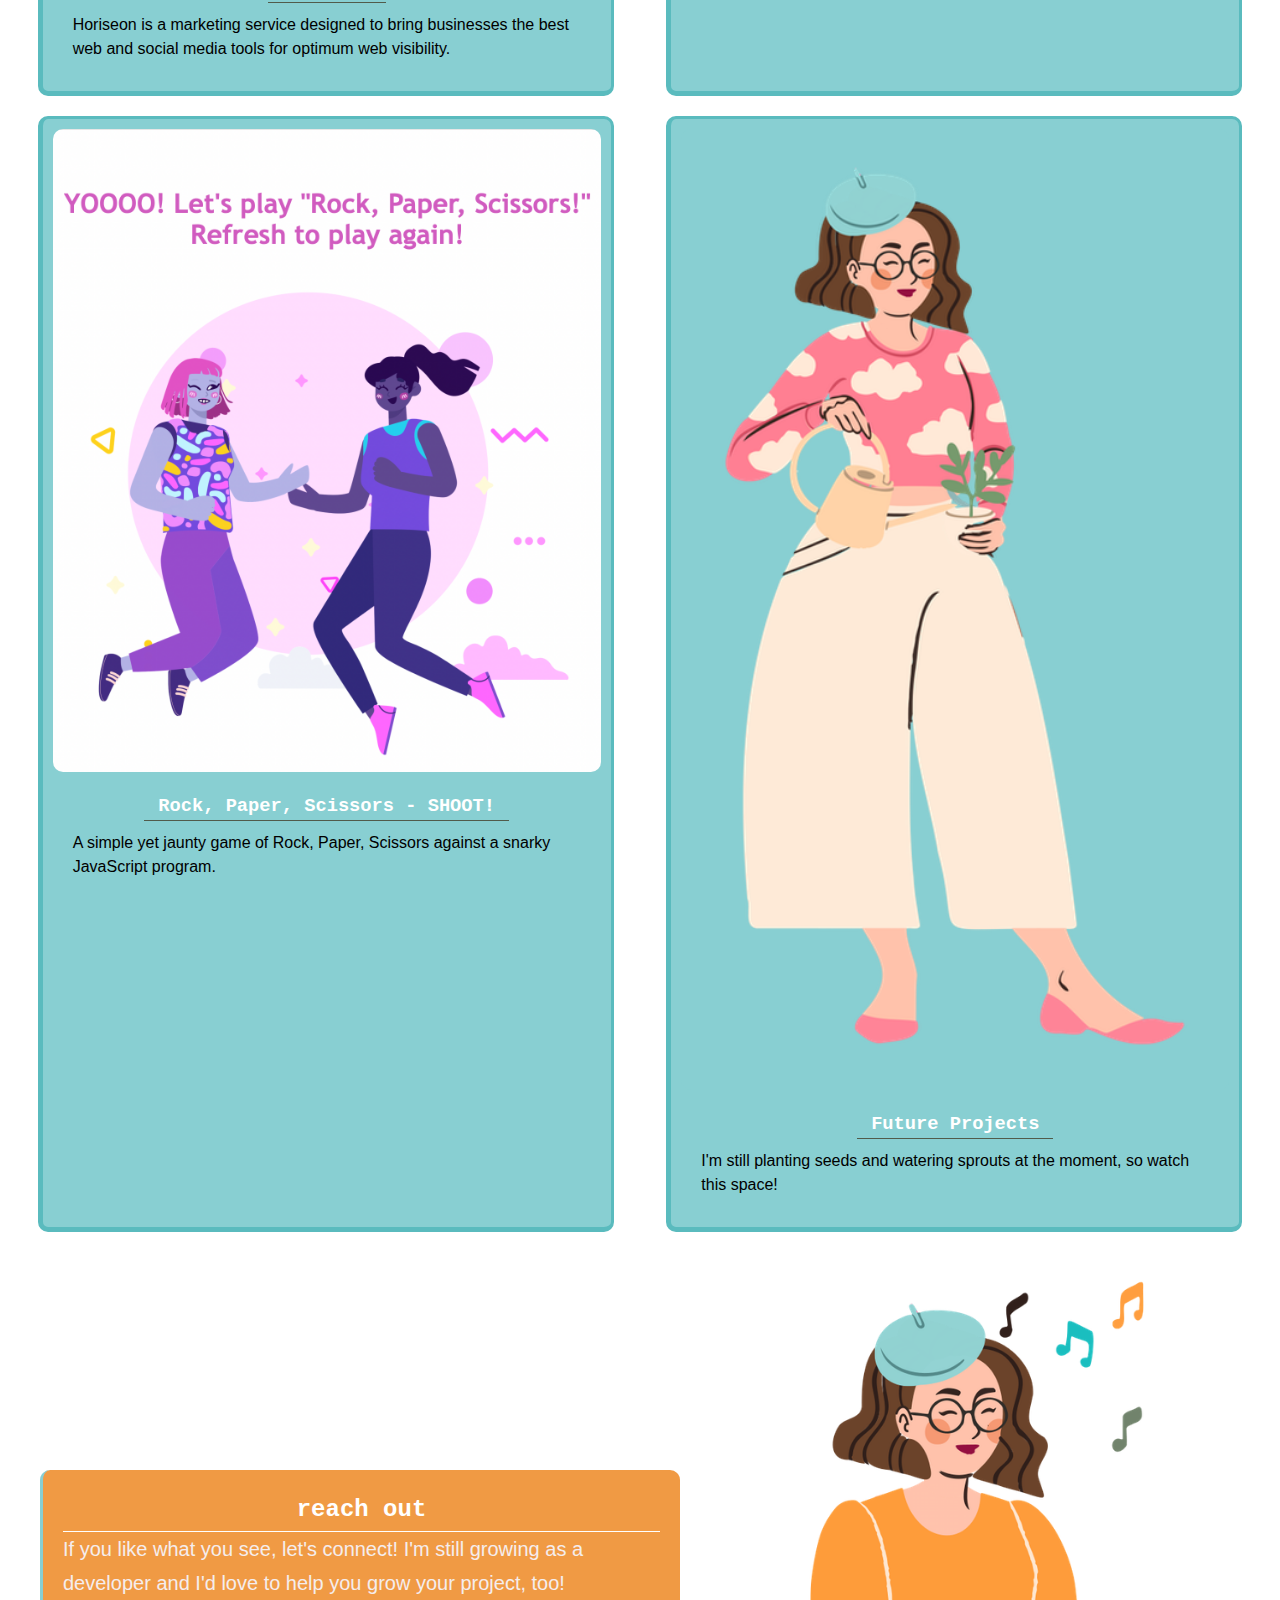
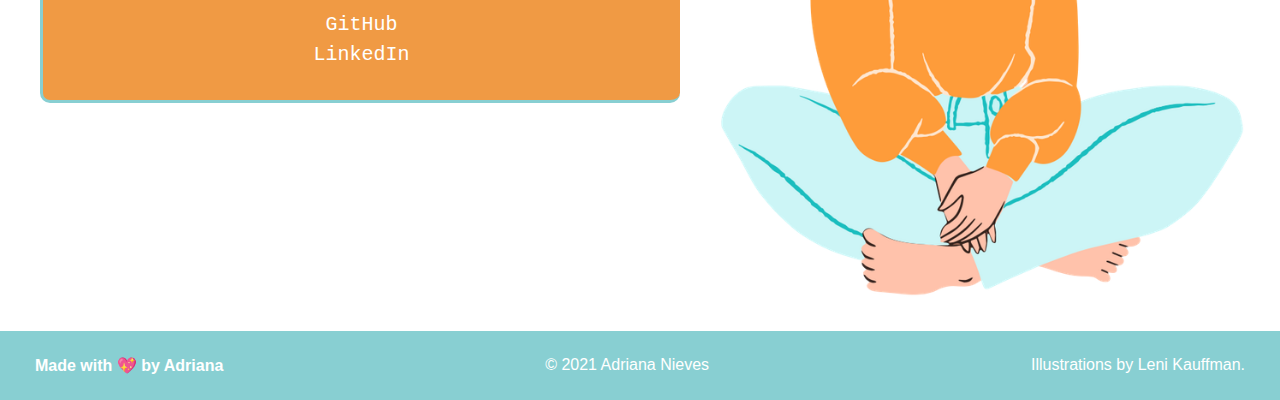
==== commit 11d10093: "ugh formatting fix" ====
--- a/index.html
+++ b/index.html
@@ -86,9 +86,6 @@
                 </article>
 
                 <article class="gripeSupport cards">
-                    <div class="projects-img">
-                        <img src="assets/images/Avatars/f" atl="snake plant">
-                    </div>
                     <div class="project-desc">
                         <h3>
                             gripe//SUPPORT
